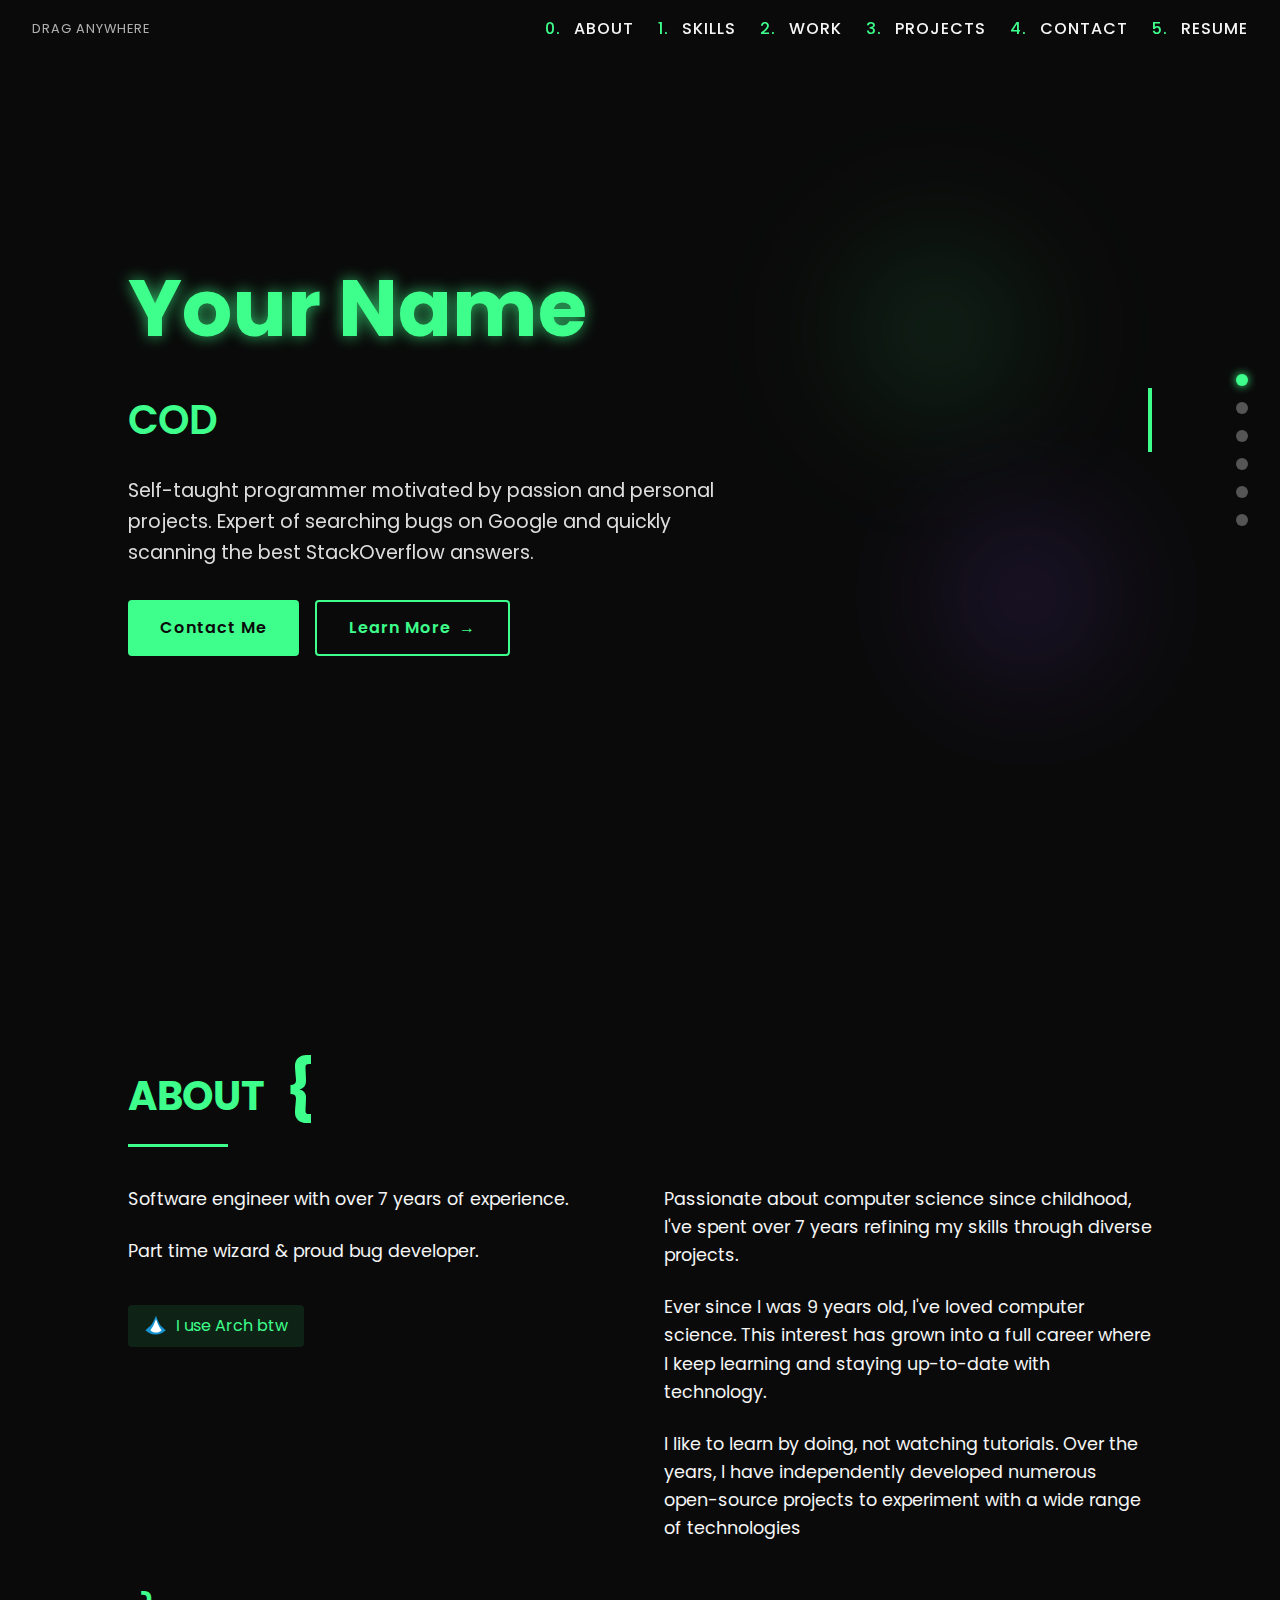
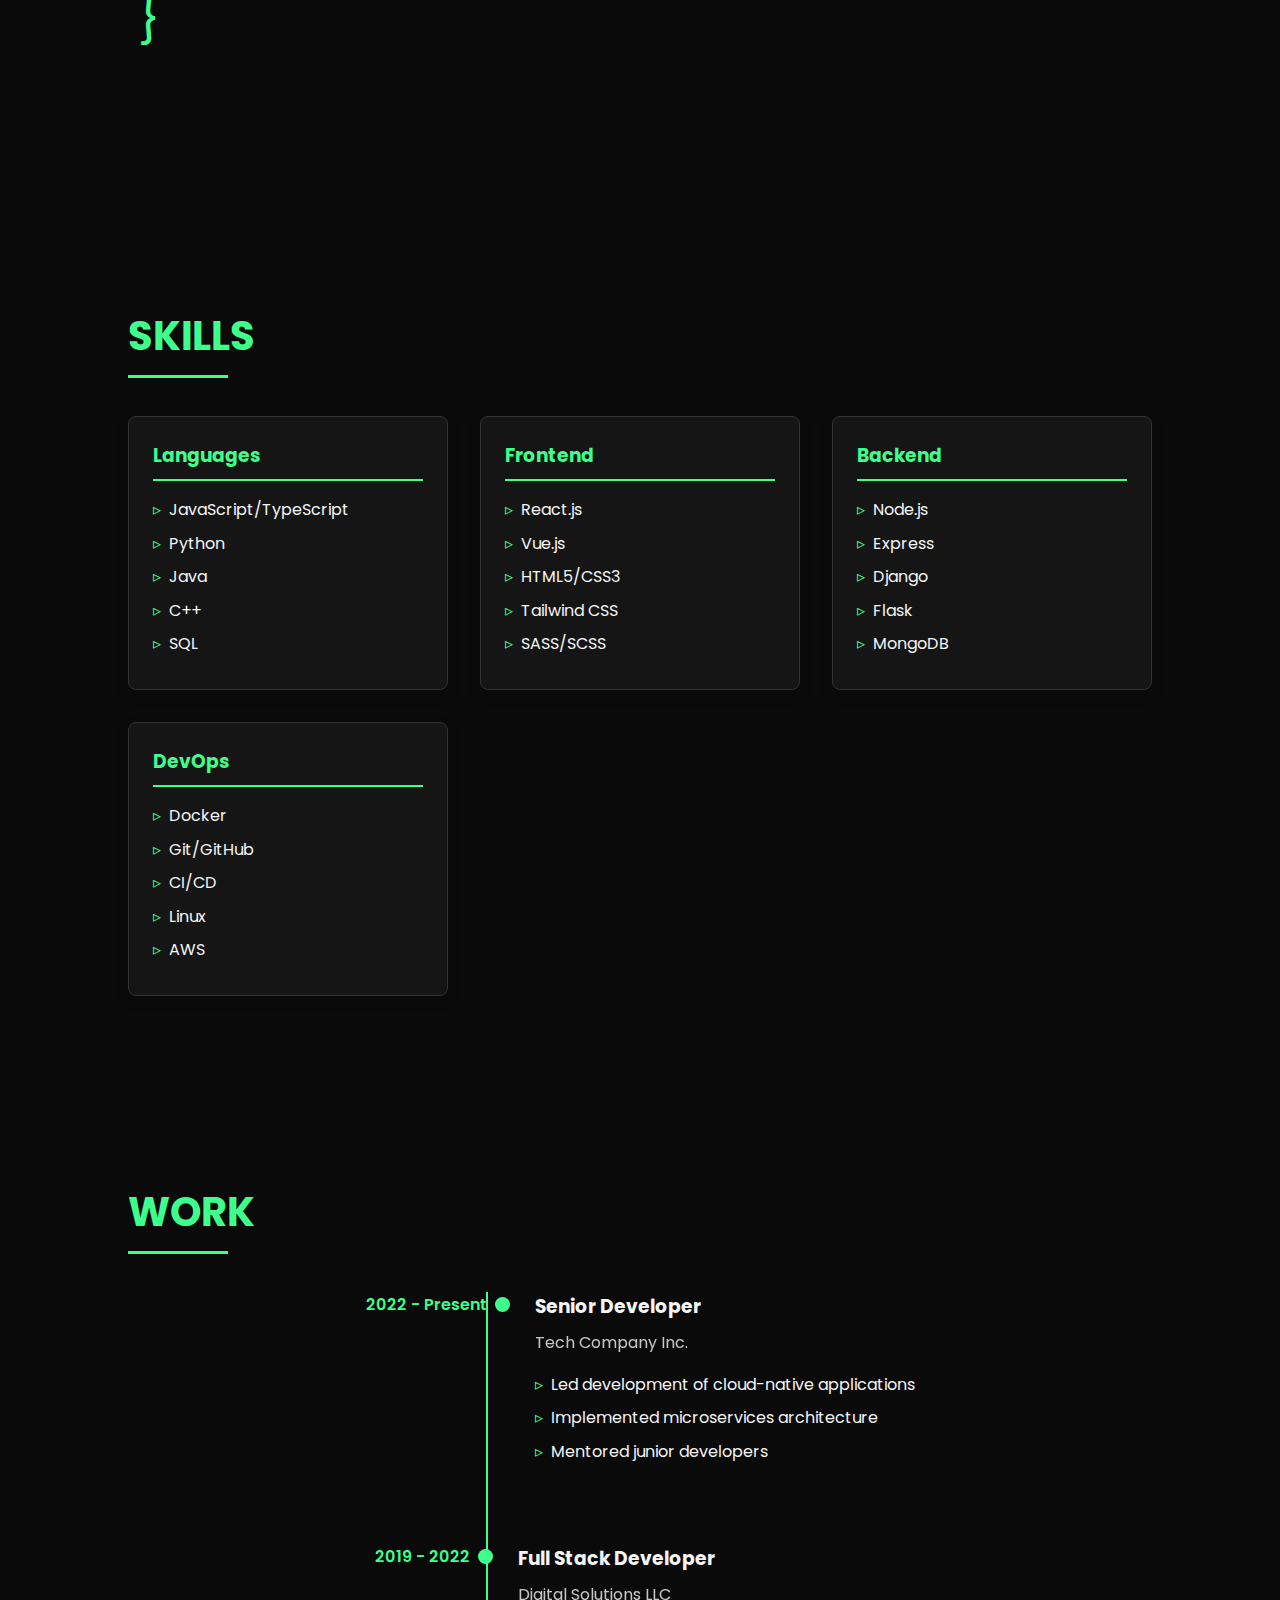
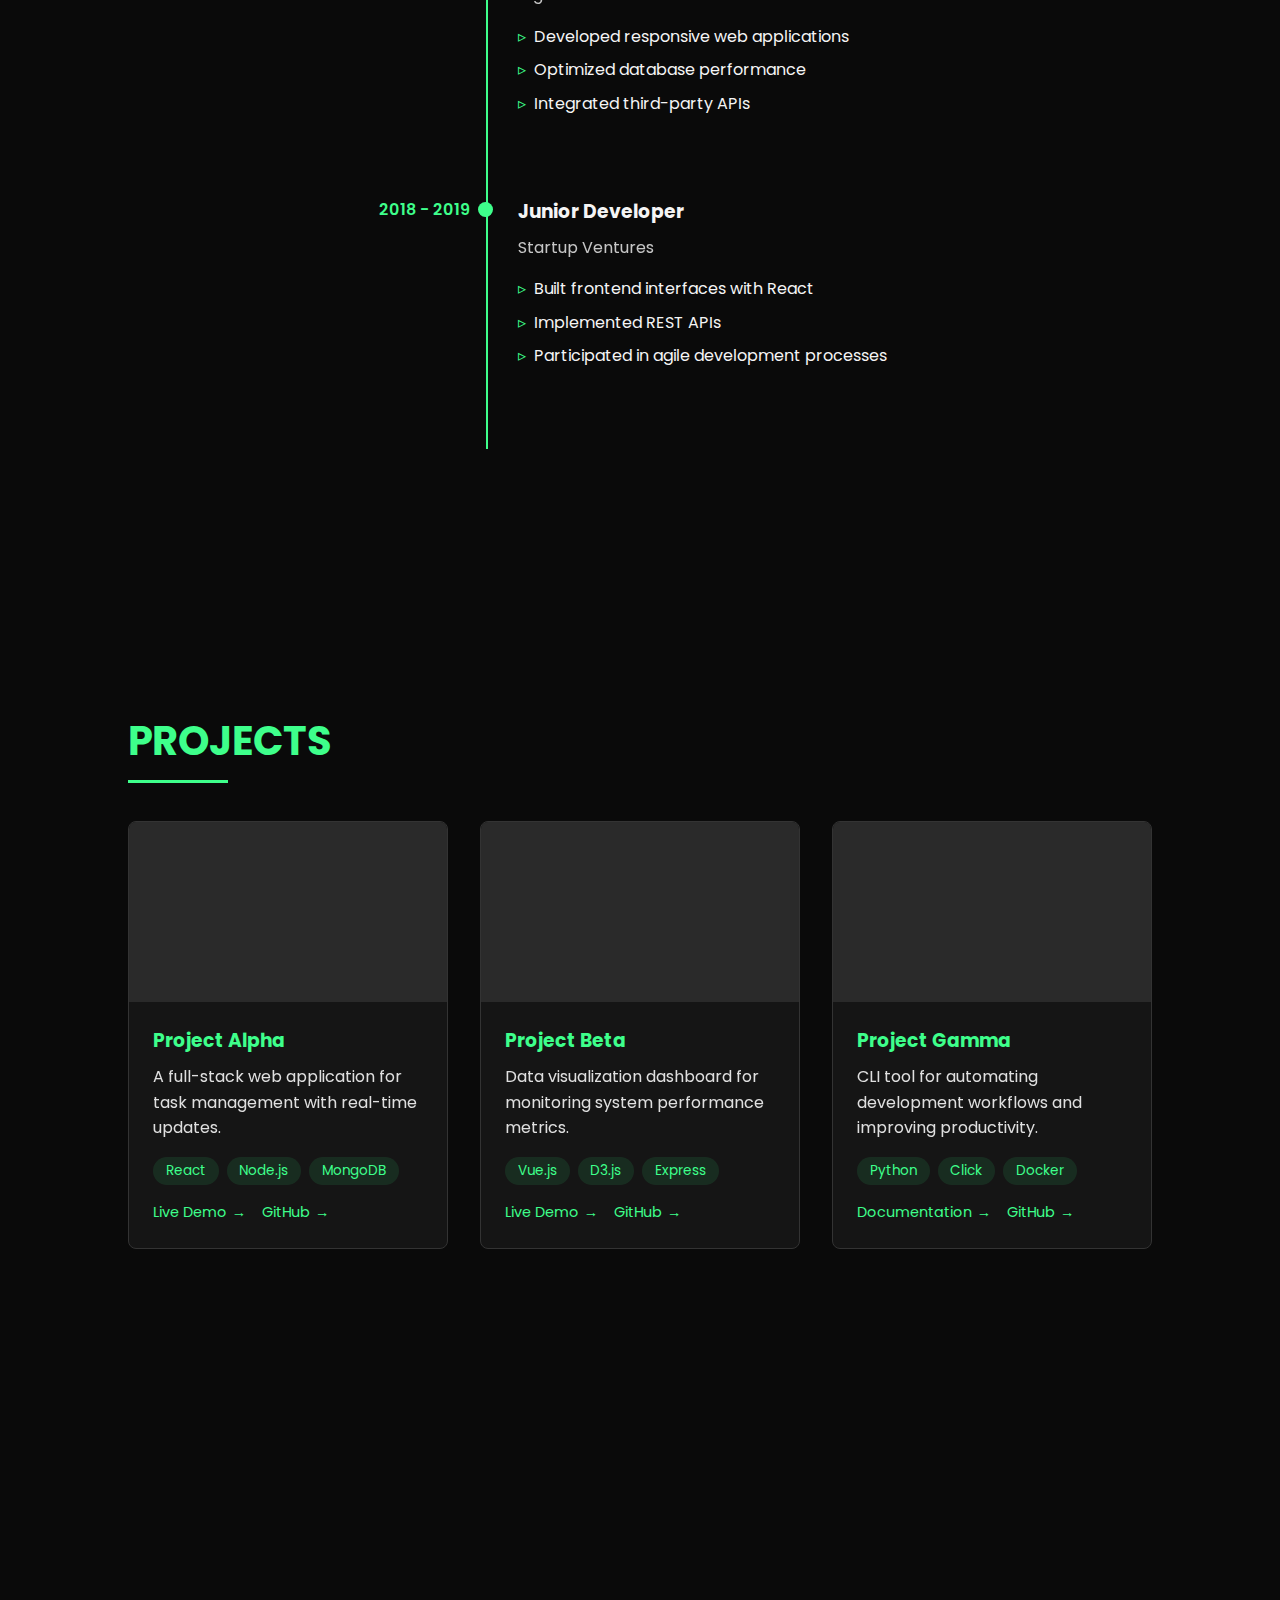
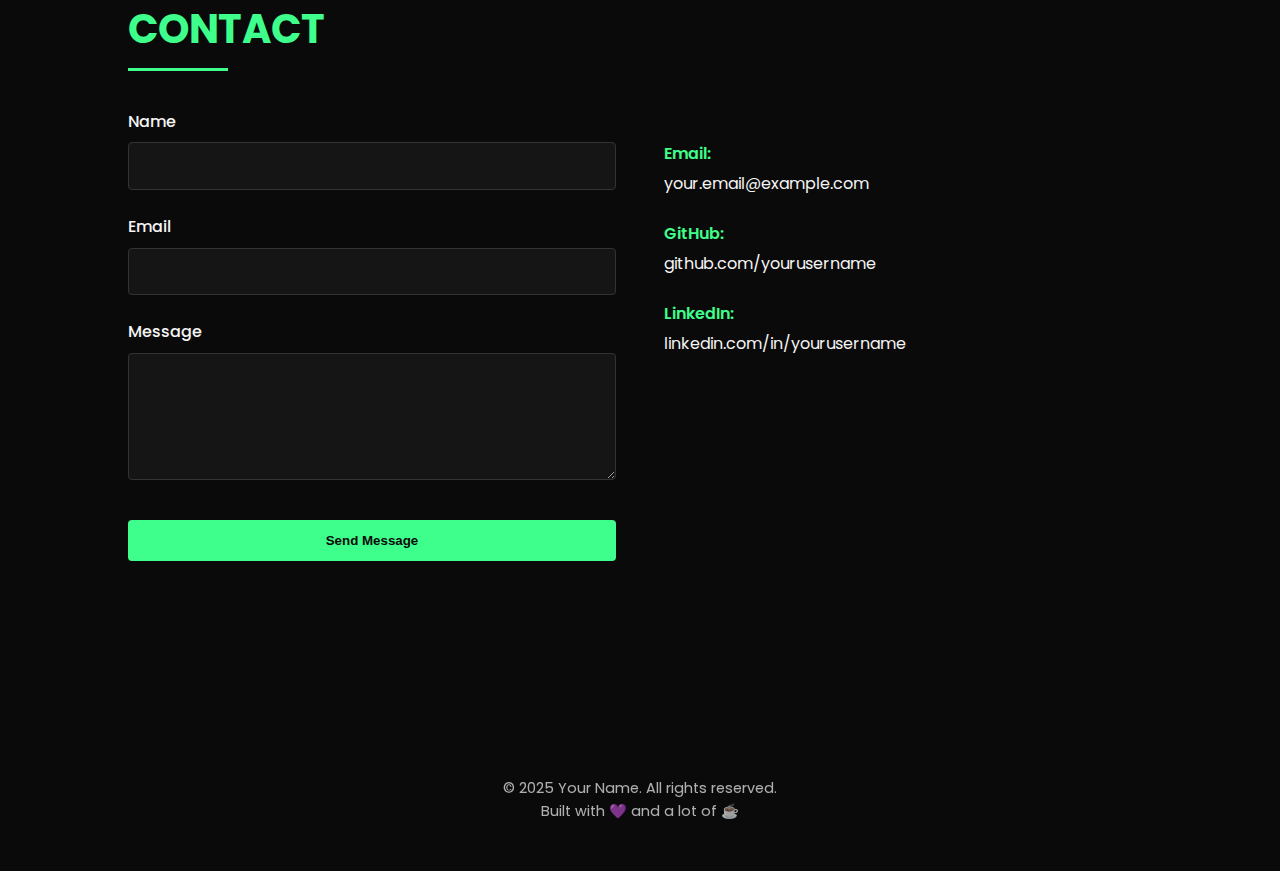
==== index.html @ 57634aea "index.html" ====
<!DOCTYPE html>
<html lang="en">
<head>
    <meta charset="UTF-8">
    <meta name="viewport" content="width=device-width, initial-scale=1.0">
    <title>Your Name - Developer Portfolio</title>
    <link rel="stylesheet" href="styles-css.css">
    <link rel="preconnect" href="https://fonts.googleapis.com">
    <link rel="preconnect" href="https://fonts.gstatic.com" crossorigin>
    <link href="https://fonts.googleapis.com/css2?family=Poppins:wght@300;400;600;700&display=swap" rel="stylesheet">
</head>
<body>
    <header>
        <div class="drag-info">DRAG ANYWHERE</div>
        <nav>
            <ul>
                <li><a href="#about"><span class="nav-number">0.</span> ABOUT</a></li>
                <li><a href="#skills"><span class="nav-number">1.</span> SKILLS</a></li>
                <li><a href="#work"><span class="nav-number">2.</span> WORK</a></li>
                <li><a href="#projects"><span class="nav-number">3.</span> PROJECTS</a></li>
                <li><a href="#contact"><span class="nav-number">4.</span> CONTACT</a></li>
                <li><a href="#resume"><span class="nav-number">5.</span> RESUME</a></li>
            </ul>
        </nav>
    </header>

    <main>
        <section id="home" class="hero">
            <div class="name-glow">Your Name</div>
            <div class="title-text">CODE WIZARD</div>
            <p class="intro-text">
                Self-taught programmer motivated by passion and
                personal projects. Expert of searching bugs on Google
                and quickly scanning the best StackOverflow answers.
            </p>
            <div class="cta-buttons">
                <a href="#contact" class="btn primary-btn">Contact Me</a>
                <a href="#about" class="btn secondary-btn">Learn More <span class="arrow">→</span></a>
            </div>
        </section>

        <section id="about" class="about-section">
            <h2 class="section-title">ABOUT <span class="bracket">{</span></h2>
            
            <div class="about-content">
                <div class="about-text-column">
                    <p>Software engineer with over 7 years of experience.</p>
                    <p>Part time wizard & proud bug developer.</p>
                    <div class="tech-badge">
                        <img src="arch-logo-svg.svg" alt="Arch Linux Logo" class="small-icon">
                        <span class="tech-text">I use Arch btw</span>
                    </div>
                </div>
                
                <div class="about-text-column">
                    <p>Passionate about computer science since childhood, I've spent over 7 years refining my skills through diverse projects.</p>
                    <p>Ever since I was 9 years old, I've loved computer science. This interest has grown into a full career where I keep learning and staying up-to-date with technology.</p>
                    <p>I like to learn by doing, not watching tutorials. Over the years, I have independently developed numerous open-source projects to experiment with a wide range of technologies</p>
                </div>
            </div>

            <span class="bracket closing-bracket">}</span>
        </section>

        <section id="skills" class="skills-section">
            <h2 class="section-title">SKILLS</h2>
            <div class="skills-container">
                <div class="skill-card">
                    <h3>Languages</h3>
                    <ul>
                        <li>JavaScript/TypeScript</li>
                        <li>Python</li>
                        <li>Java</li>
                        <li>C++</li>
                        <li>SQL</li>
                    </ul>
                </div>
                <div class="skill-card">
                    <h3>Frontend</h3>
                    <ul>
                        <li>React.js</li>
                        <li>Vue.js</li>
                        <li>HTML5/CSS3</li>
                        <li>Tailwind CSS</li>
                        <li>SASS/SCSS</li>
                    </ul>
                </div>
                <div class="skill-card">
                    <h3>Backend</h3>
                    <ul>
                        <li>Node.js</li>
                        <li>Express</li>
                        <li>Django</li>
                        <li>Flask</li>
                        <li>MongoDB</li>
                    </ul>
                </div>
                <div class="skill-card">
                    <h3>DevOps</h3>
                    <ul>
                        <li>Docker</li>
                        <li>Git/GitHub</li>
                        <li>CI/CD</li>
                        <li>Linux</li>
                        <li>AWS</li>
                    </ul>
                </div>
            </div>
        </section>

        <section id="work" class="work-section">
            <h2 class="section-title">WORK</h2>
            <div class="timeline">
                <div class="timeline-item">
                    <div class="timeline-date">2022 - Present</div>
                    <div class="timeline-content">
                        <h3>Senior Developer</h3>
                        <p>Tech Company Inc.</p>
                        <ul>
                            <li>Led development of cloud-native applications</li>
                            <li>Implemented microservices architecture</li>
                            <li>Mentored junior developers</li>
                        </ul>
                    </div>
                </div>
                <div class="timeline-item">
                    <div class="timeline-date">2019 - 2022</div>
                    <div class="timeline-content">
                        <h3>Full Stack Developer</h3>
                        <p>Digital Solutions LLC</p>
                        <ul>
                            <li>Developed responsive web applications</li>
                            <li>Optimized database performance</li>
                            <li>Integrated third-party APIs</li>
                        </ul>
                    </div>
                </div>
                <div class="timeline-item">
                    <div class="timeline-date">2018 - 2019</div>
                    <div class="timeline-content">
                        <h3>Junior Developer</h3>
                        <p>Startup Ventures</p>
                        <ul>
                            <li>Built frontend interfaces with React</li>
                            <li>Implemented REST APIs</li>
                            <li>Participated in agile development processes</li>
                        </ul>
                    </div>
                </div>
            </div>
        </section>

        <section id="projects" class="projects-section">
            <h2 class="section-title">PROJECTS</h2>
            <div class="projects-grid">
                <div class="project-card">
                    <div class="project-image" style="background-color: #2a2a2a;"></div>
                    <h3>Project Alpha</h3>
                    <p>A full-stack web application for task management with real-time updates.</p>
                    <div class="project-tech">
                        <span>React</span>
                        <span>Node.js</span>
                        <span>MongoDB</span>
                    </div>
                    <div class="project-links">
                        <a href="#" class="project-link">Live Demo</a>
                        <a href="#" class="project-link">GitHub</a>
                    </div>
                </div>
                <div class="project-card">
                    <div class="project-image" style="background-color: #2a2a2a;"></div>
                    <h3>Project Beta</h3>
                    <p>Data visualization dashboard for monitoring system performance metrics.</p>
                    <div class="project-tech">
                        <span>Vue.js</span>
                        <span>D3.js</span>
                        <span>Express</span>
                    </div>
                    <div class="project-links">
                        <a href="#" class="project-link">Live Demo</a>
                        <a href="#" class="project-link">GitHub</a>
                    </div>
                </div>
                <div class="project-card">
                    <div class="project-image" style="background-color: #2a2a2a;"></div>
                    <h3>Project Gamma</h3>
                    <p>CLI tool for automating development workflows and improving productivity.</p>
                    <div class="project-tech">
                        <span>Python</span>
                        <span>Click</span>
                        <span>Docker</span>
                    </div>
                    <div class="project-links">
                        <a href="#" class="project-link">Documentation</a>
                        <a href="#" class="project-link">GitHub</a>
                    </div>
                </div>
            </div>
        </section>

        <section id="contact" class="contact-section">
            <h2 class="section-title">CONTACT</h2>
            <div class="contact-container">
                <form class="contact-form">
                    <div class="form-group">
                        <label for="name">Name</label>
                        <input type="text" id="name" name="name" required>
                    </div>
                    <div class="form-group">
                        <label for="email">Email</label>
                        <input type="email" id="email" name="email" required>
                    </div>
                    <div class="form-group">
                        <label for="message">Message</label>
                        <textarea id="message" name="message" rows="5" required></textarea>
                    </div>
                    <button type="submit" class="submit-btn">Send Message</button>
                </form>
                <div class="contact-info">
                    <div class="contact-item">
                        <span class="contact-label">Email:</span>
                        <a href="mailto:your.email@example.com">your.email@example.com</a>
                    </div>
                    <div class="contact-item">
                        <span class="contact-label">GitHub:</span>
                        <a href="https://github.com/yourusername" target="_blank">github.com/yourusername</a>
                    </div>
                    <div class="contact-item">
                        <span class="contact-label">LinkedIn:</span>
                        <a href="https://linkedin.com/in/yourusername" target="_blank">linkedin.com/in/yourusername</a>
                    </div>
                </div>
            </div>
        </section>
    </main>

    <footer>
        <p>© 2025 Your Name. All rights reserved.</p>
        <p>Built with 💜 and a lot of ☕</p>
    </footer>

    <div class="page-navigation">
        <div class="nav-dot active"></div>
        <div class="nav-dot"></div>
        <div class="nav-dot"></div>
        <div class="nav-dot"></div>
        <div class="nav-dot"></div>
        <div class="nav-dot"></div>
    </div>

    <script src="script-js.js"></script>
</body>
</html>
---- styles-css.css ----
/* Base Styles */
:root {
    --primary-green: #3eff8b;
    --secondary-green: #00ff55;
    --dark-green: #1d5331;
    --light-purple: #d4c1fb;
    --dark-purple: #6c40bf;
    --bg-color: #0a0a0a;
    --text-color: #f5f5f5;
    --card-bg: #151515;
    --border-color: #333;
}

* {
    margin: 0;
    padding: 0;
    box-sizing: border-box;
}

body {
    font-family: 'Poppins', sans-serif;
    background-color: var(--bg-color);
    color: var(--text-color);
    line-height: 1.6;
    overflow-x: hidden;
}

a {
    text-decoration: none;
    color: inherit;
    transition: color 0.3s ease;
}

a:hover {
    color: var(--primary-green);
}

ul {
    list-style: none;
}

.bracket {
    color: var(--primary-green);
    font-size: 1.5em;
    margin-left: 0.2em;
}

.closing-bracket {
    display: block;
    font-size: 3em;
    margin-top: 1rem;
}

/* Header and Navigation */
header {
    padding: 1rem 2rem;
    display: flex;
    justify-content: space-between;
    align-items: center;
    position: fixed;
    width: 100%;
    z-index: 100;
    backdrop-filter: blur(10px);
    background-color: rgba(10, 10, 10, 0.7);
}

.drag-info {
    font-size: 0.8rem;
    opacity: 0.7;
    letter-spacing: 1px;
}

nav ul {
    display: flex;
    gap: 1.5rem;
}

nav a {
    position: relative;
    padding-bottom: 0.3rem;
    font-weight: 500;
    letter-spacing: 1px;
}

.nav-number {
    color: var(--primary-green);
    margin-right: 0.5rem;
}

nav a:after {
    content: '';
    position: absolute;
    width: 0;
    height: 2px;
    bottom: 0;
    left: 0;
    background-color: var(--primary-green);
    transition: width 0.3s ease;
}

nav a:hover:after {
    width: 100%;
}

/* Hero Section */
.hero {
    height: 100vh;
    display: flex;
    flex-direction: column;
    justify-content: center;
    padding: 0 10%;
    position: relative;
    overflow: hidden;
}

.hero:before {
    content: '';
    position: absolute;
    width: 300px;
    height: 300px;
    border-radius: 50%;
    background: radial-gradient(var(--dark-green), transparent 70%);
    top: 20%;
    right: 15%;
    opacity: 0.4;
    filter: blur(50px);
    z-index: -1;
}

.hero:after {
    content: '';
    position: absolute;
    width: 250px;
    height: 250px;
    border-radius: 50%;
    background: radial-gradient(var(--dark-purple), transparent 70%);
    bottom: 20%;
    right: 10%;
    opacity: 0.3;
    filter: blur(60px);
    z-index: -1;
}

.name-glow {
    font-size: 5rem;
    font-weight: 700;
    margin-bottom: 1rem;
    color: var(--primary-green);
    text-shadow: 0 0 15px rgba(62, 255, 139, 0.7);
}

.title-text {
    font-size: 2.5rem;
    font-weight: 600;
    color: var(--primary-green);
    margin-bottom: 1.5rem;
    border-right: 4px solid var(--primary-green);
    padding-right: 10px;
    animation: blink 1s step-end infinite;
}

@keyframes blink {
    from, to { border-color: transparent; }
    50% { border-color: var(--primary-green); }
}

.intro-text {
    max-width: 600px;
    margin-bottom: 2rem;
    font-size: 1.2rem;
    opacity: 0.9;
}

.cta-buttons {
    display: flex;
    gap: 1rem;
}

.btn {
    padding: 0.8rem 2rem;
    border-radius: 4px;
    font-weight: 600;
    letter-spacing: 1px;
    transition: all 0.3s ease;
    display: inline-flex;
    align-items: center;
}

.primary-btn {
    background-color: var(--primary-green);
    color: var(--bg-color);
}

.primary-btn:hover {
    background-color: var(--secondary-green);
    transform: translateY(-3px);
    box-shadow: 0 5px 15px rgba(62, 255, 139, 0.3);
    color: var(--bg-color);
}

.secondary-btn {
    border: 2px solid var(--primary-green);
    color: var(--primary-green);
}

.secondary-btn:hover {
    background-color: rgba(62, 255, 139, 0.1);
    transform: translateY(-3px);
}

.arrow {
    margin-left: 0.5rem;
    transition: transform 0.3s ease;
}

.secondary-btn:hover .arrow {
    transform: translateX(5px);
}

/* Section Styles */
section {
    padding: 5rem 10%;
    min-height: 100vh;
    display: flex;
    flex-direction: column;
    justify-content: center;
}

.section-title {
    font-size: 2.5rem;
    margin-bottom: 3rem;
    color: var(--primary-green);
    position: relative;
    display: inline-block;
}

.section-title:after {
    content: '';
    position: absolute;
    width: 100px;
    height: 3px;
    background-color: var(--primary-green);
    bottom: -10px;
    left: 0;
}

/* About Section */
.about-section {
    position: relative;
}

.about-content {
    display: grid;
    grid-template-columns: repeat(auto-fit, minmax(300px, 1fr));
    gap: 3rem;
}

.about-text-column p {
    margin-bottom: 1.5rem;
    font-size: 1.1rem;
}

.tech-badge {
    display: inline-flex;
    align-items: center;
    background-color: rgba(62, 255, 139, 0.1);
    padding: 0.5rem 1rem;
    border-radius: 4px;
    margin-top: 1rem;
}

.small-icon {
    width: 24px;
    height: 24px;
    margin-right: 0.5rem;
}

.tech-text {
    color: var(--primary-green);
}

/* Skills Section */
.skills-container {
    display: grid;
    grid-template-columns: repeat(auto-fit, minmax(250px, 1fr));
    gap: 2rem;
}

.skill-card {
    background-color: var(--card-bg);
    border-radius: 8px;
    padding: 1.5rem;
    box-shadow: 0 4px 15px rgba(0, 0, 0, 0.1);
    border: 1px solid var(--border-color);
    transition: transform 0.3s ease, box-shadow 0.3s ease;
}

.skill-card:hover {
    transform: translateY(-5px);
    box-shadow: 0 10px 20px rgba(62, 255, 139, 0.15);
    border-color: var(--primary-green);
}

.skill-card h3 {
    color: var(--primary-green);
    margin-bottom: 1rem;
    padding-bottom: 0.5rem;
    border-bottom: 2px solid var(--primary-green);
}

.skill-card ul li {
    margin-bottom: 0.5rem;
    padding-left: 1rem;
    position: relative;
}

.skill-card ul li:before {
    content: '▹';
    position: absolute;
    left: 0;
    color: var(--primary-green);
}

/* Work Section */
.timeline {
    position: relative;
    max-width: 800px;
    margin: 0 auto;
}

.timeline:before {
    content: '';
    position: absolute;
    width: 2px;
    background-color: var(--primary-green);
    top: 0;
    bottom: 0;
    left: 120px;
}

.timeline-item {
    display: flex;
    margin-bottom: 3rem;
}

.timeline-date {
    min-width: 120px;
    font-weight: 600;
    color: var(--primary-green);
    padding-right: 1rem;
    text-align: right;
}

.timeline-content {
    position: relative;
    padding-left: 2rem;
    padding-bottom: 1.5rem;
}

.timeline-content:before {
    content: '';
    position: absolute;
    width: 15px;
    height: 15px;
    border-radius: 50%;
    background-color: var(--primary-green);
    left: -8px;
    top: 5px;
}

.timeline-content h3 {
    margin-bottom: 0.5rem;
}

.timeline-content p {
    margin-bottom: 1rem;
    opacity: 0.8;
}

.timeline-content ul li {
    margin-bottom: 0.5rem;
    padding-left: 1rem;
    position: relative;
}

.timeline-content ul li:before {
    content: '▹';
    position: absolute;
    left: 0;
    color: var(--primary-green);
}

/* Projects Section */
.projects-grid {
    display: grid;
    grid-template-columns: repeat(auto-fit, minmax(300px, 1fr));
    gap: 2rem;
}

.project-card {
    background-color: var(--card-bg);
    border-radius: 8px;
    overflow: hidden;
    transition: transform 0.3s ease, box-shadow 0.3s ease;
    border: 1px solid var(--border-color);
}

.project-card:hover {
    transform: translateY(-10px);
    box-shadow: 0 10px 20px rgba(62, 255, 139, 0.2);
    border-color: var(--primary-green);
}

.project-image {
    height: 180px;
    background-color: #333;
    position: relative;
}

.project-card h3 {
    padding: 1.5rem 1.5rem 0.5rem;
    color: var(--primary-green);
}

.project-card p {
    padding: 0 1.5rem 1rem;
    opacity: 0.9;
}

.project-tech {
    padding: 0 1.5rem 1rem;
    display: flex;
    flex-wrap: wrap;
    gap: 0.5rem;
}

.project-tech span {
    background-color: rgba(62, 255, 139, 0.1);
    color: var(--primary-green);
    padding: 0.2rem 0.8rem;
    border-radius: 50px;
    font-size: 0.85rem;
}

.project-links {
    padding: 0 1.5rem 1.5rem;
    display: flex;
    gap: 1rem;
}

.project-link {
    color: var(--primary-green);
    font-size: 0.9rem;
    display: inline-flex;
    align-items: center;
}

.project-link:after {
    content: '→';
    margin-left: 0.3rem;
    transition: transform 0.3s ease;
}

.project-link:hover:after {
    transform: translateX(3px);
}

/* Contact Section */
.contact-container {
    display: grid;
    grid-template-columns: repeat(auto-fit, minmax(300px, 1fr));
    gap: 3rem;
}

.contact-form {
    display: flex;
    flex-direction: column;
    gap: 1.5rem;
}

.form-group {
    display: flex;
    flex-direction: column;
    gap: 0.5rem;
}

.form-group label {
    font-weight: 500;
}

.form-group input,
.form-group textarea {
    padding: 0.8rem;
    border-radius: 4px;
    border: 1px solid var(--border-color);
    background-color: var(--card-bg);
    color: var(--text-color);
    font-family: inherit;
    resize: vertical;
    transition: border-color 0.3s ease;
}

.form-group input:focus,
.form-group textarea:focus {
    outline: none;
    border-color: var(--primary-green);
}

.submit-btn {
    background-color: var(--primary-green);
    color: var(--bg-color);
    border: none;
    padding: 0.8rem 1.5rem;
    border-radius: 4px;
    font-weight: 600;
    cursor: pointer;
    transition: all 0.3s ease;
    margin-top: 1rem;
}

.submit-btn:hover {
    background-color: var(--secondary-green);
    transform: translateY(-3px);
    box-shadow: 0 5px 15px rgba(62, 255, 139, 0.3);
}

.contact-info {
    display: flex;
    flex-direction: column;
    gap: 1.5rem;
    padding-top: 2rem;
}

.contact-item {
    display: flex;
    flex-direction: column;
    gap: 0.3rem;
}

.contact-label {
    font-weight: 600;
    color: var(--primary-green);
}

/* Footer */
footer {
    padding: 3rem 10%;
    text-align: center;
    opacity: 0.7;
    font-size: 0.9rem;
}

/* Page Navigation */
.page-navigation {
    position: fixed;
    right: 2rem;
    top: 50%;
    transform: translateY(-50%);
    display: flex;
    flex-direction: column;
    gap: 1rem;
    z-index: 100;
}

.nav-dot {
    width: 12px;
    height: 12px;
    border-radius: 50%;
    background-color: #555;
    transition: all 0.3s ease;
    cursor: pointer;
}

.nav-dot.active {
    background-color: var(--primary-green);
    box-shadow: 0 0 10px var(--primary-green);
}

.nav-dot:hover {
    transform: scale(1.3);
}

/* Responsive Styles */
@media (max-width: 768px) {
    .name-glow {
        font-size: 3.5rem;
    }
    
    .title-text {
        font-size: 2rem;
    }
    
    nav ul {
        gap: 1rem;
    }
    
    .timeline:before {
        left: 100px;
    }
    
    .timeline-date {
        min-width: 100px;
    }
}

@media (max-width: 576px) {
    header {
        flex-direction: column;
        align-items: flex-start;
        gap: 1rem;
    }
    
    nav ul {
        flex-wrap: wrap;
    }
    
    .name-glow {
        font-size: 2.8rem;
    }
    
    .title-text {
        font-size: 1.6rem;
    }
    
    .timeline:before {
        display: none;
    }
    
    .timeline-item {
        flex-direction: column;
    }
    
    .timeline-date {
        text-align: left;
        margin-bottom: 0.5rem;
    }
    
    .timeline-content {
        padding-left: 0;
    }
    
    .timeline-content:before {
        display: none;
    }
    
    .page-navigation {
        display: none;
    }
}
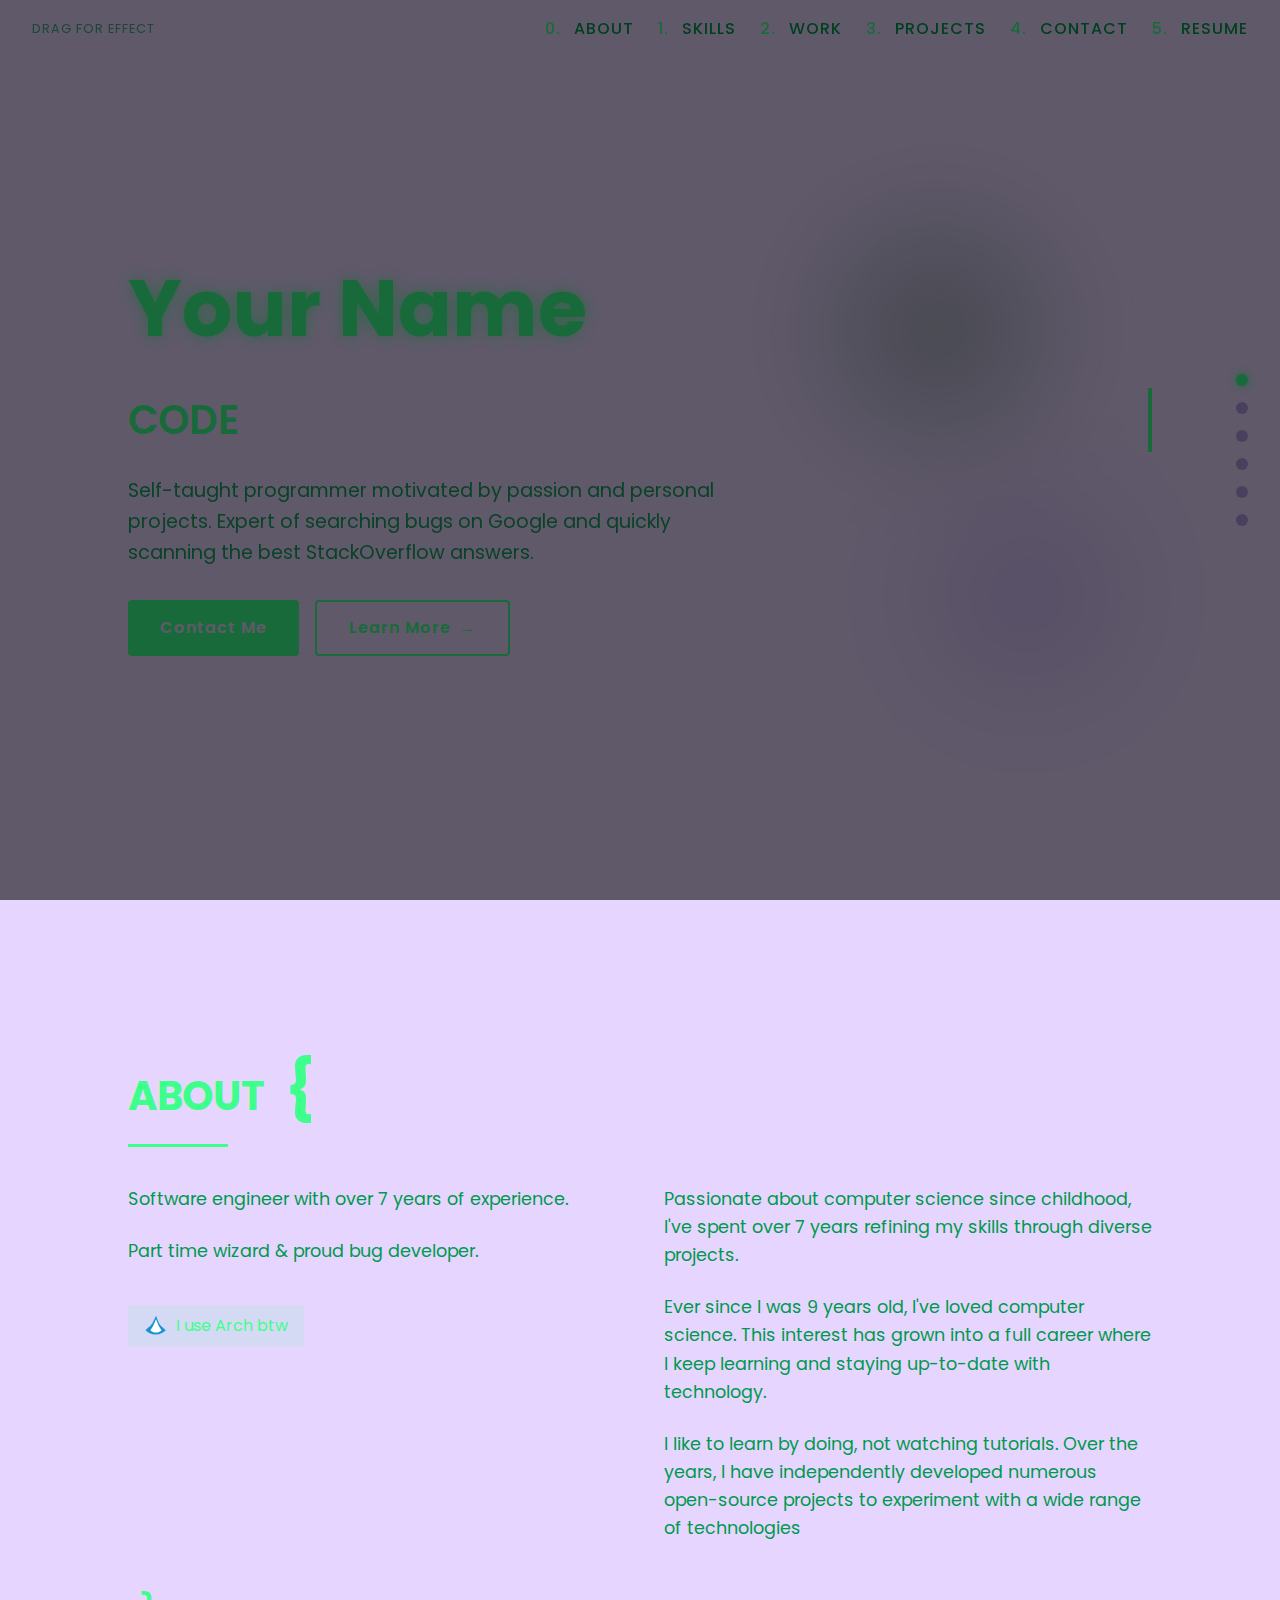
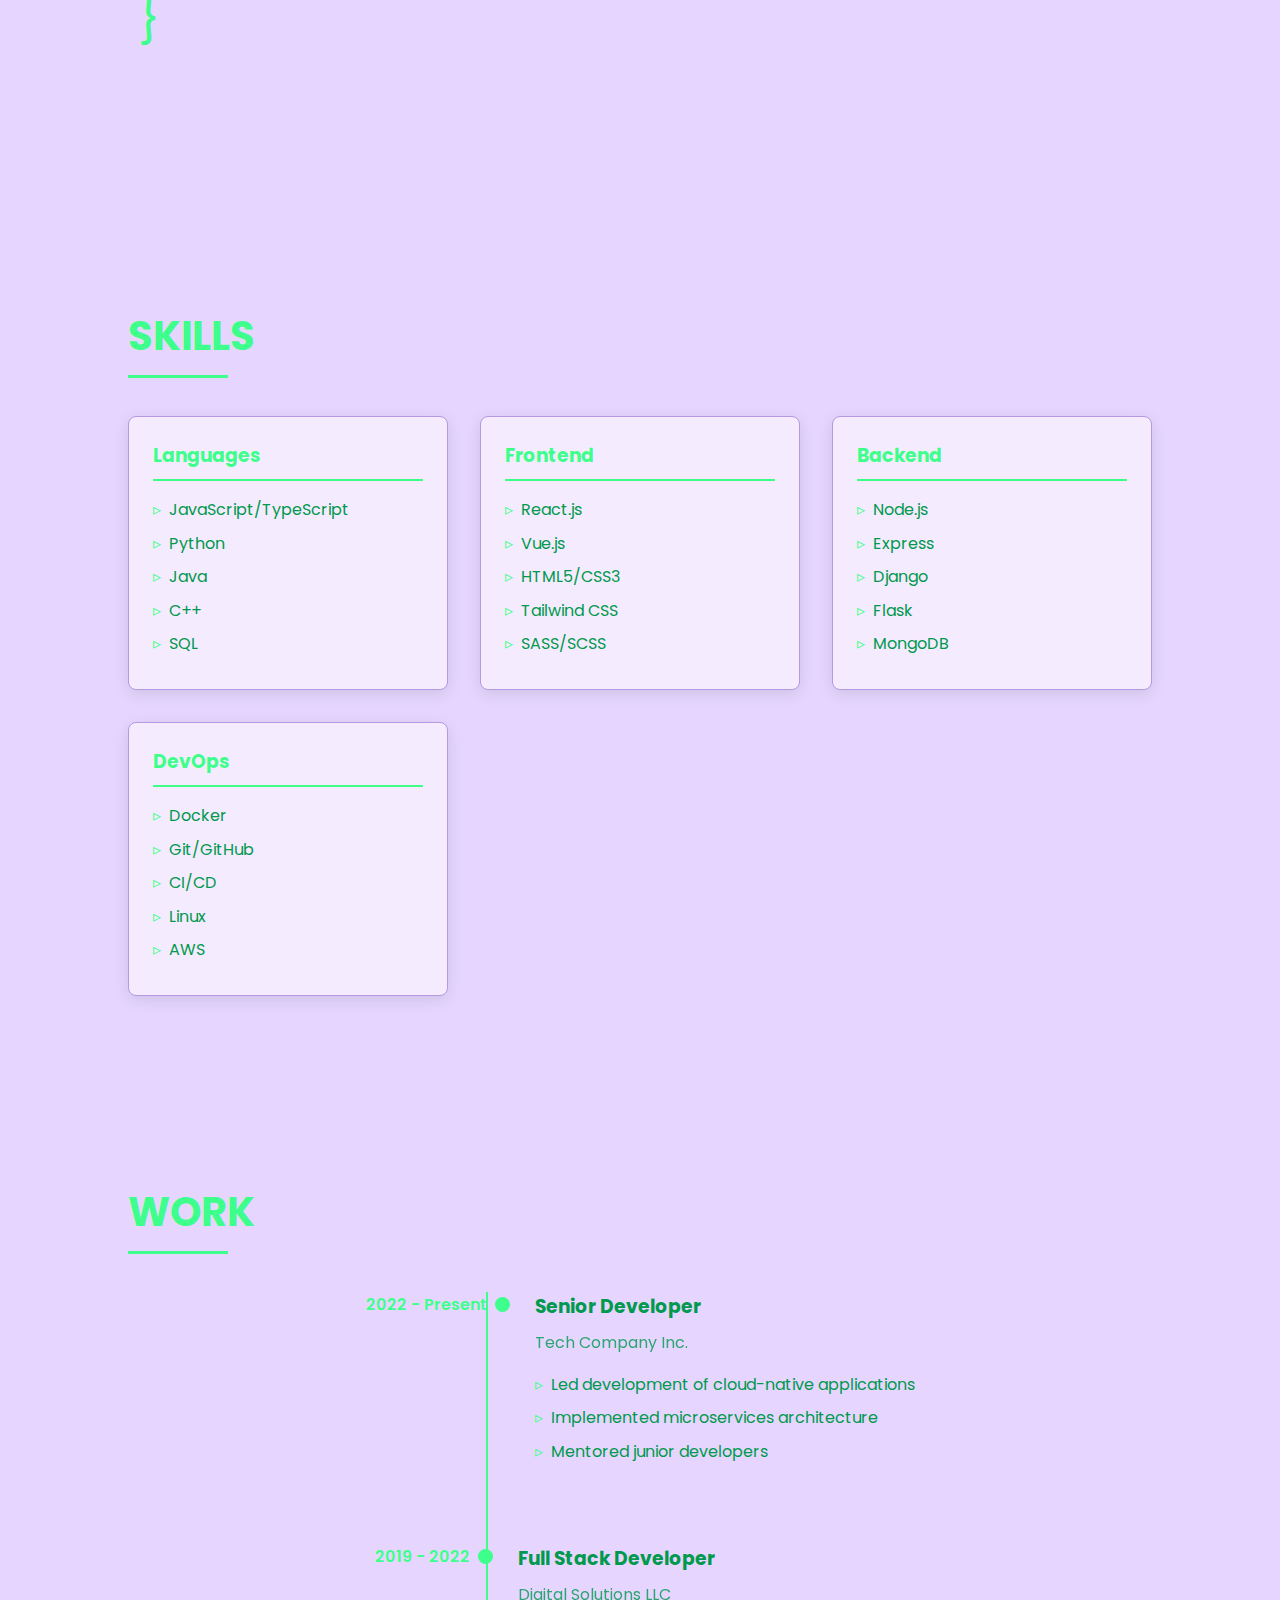
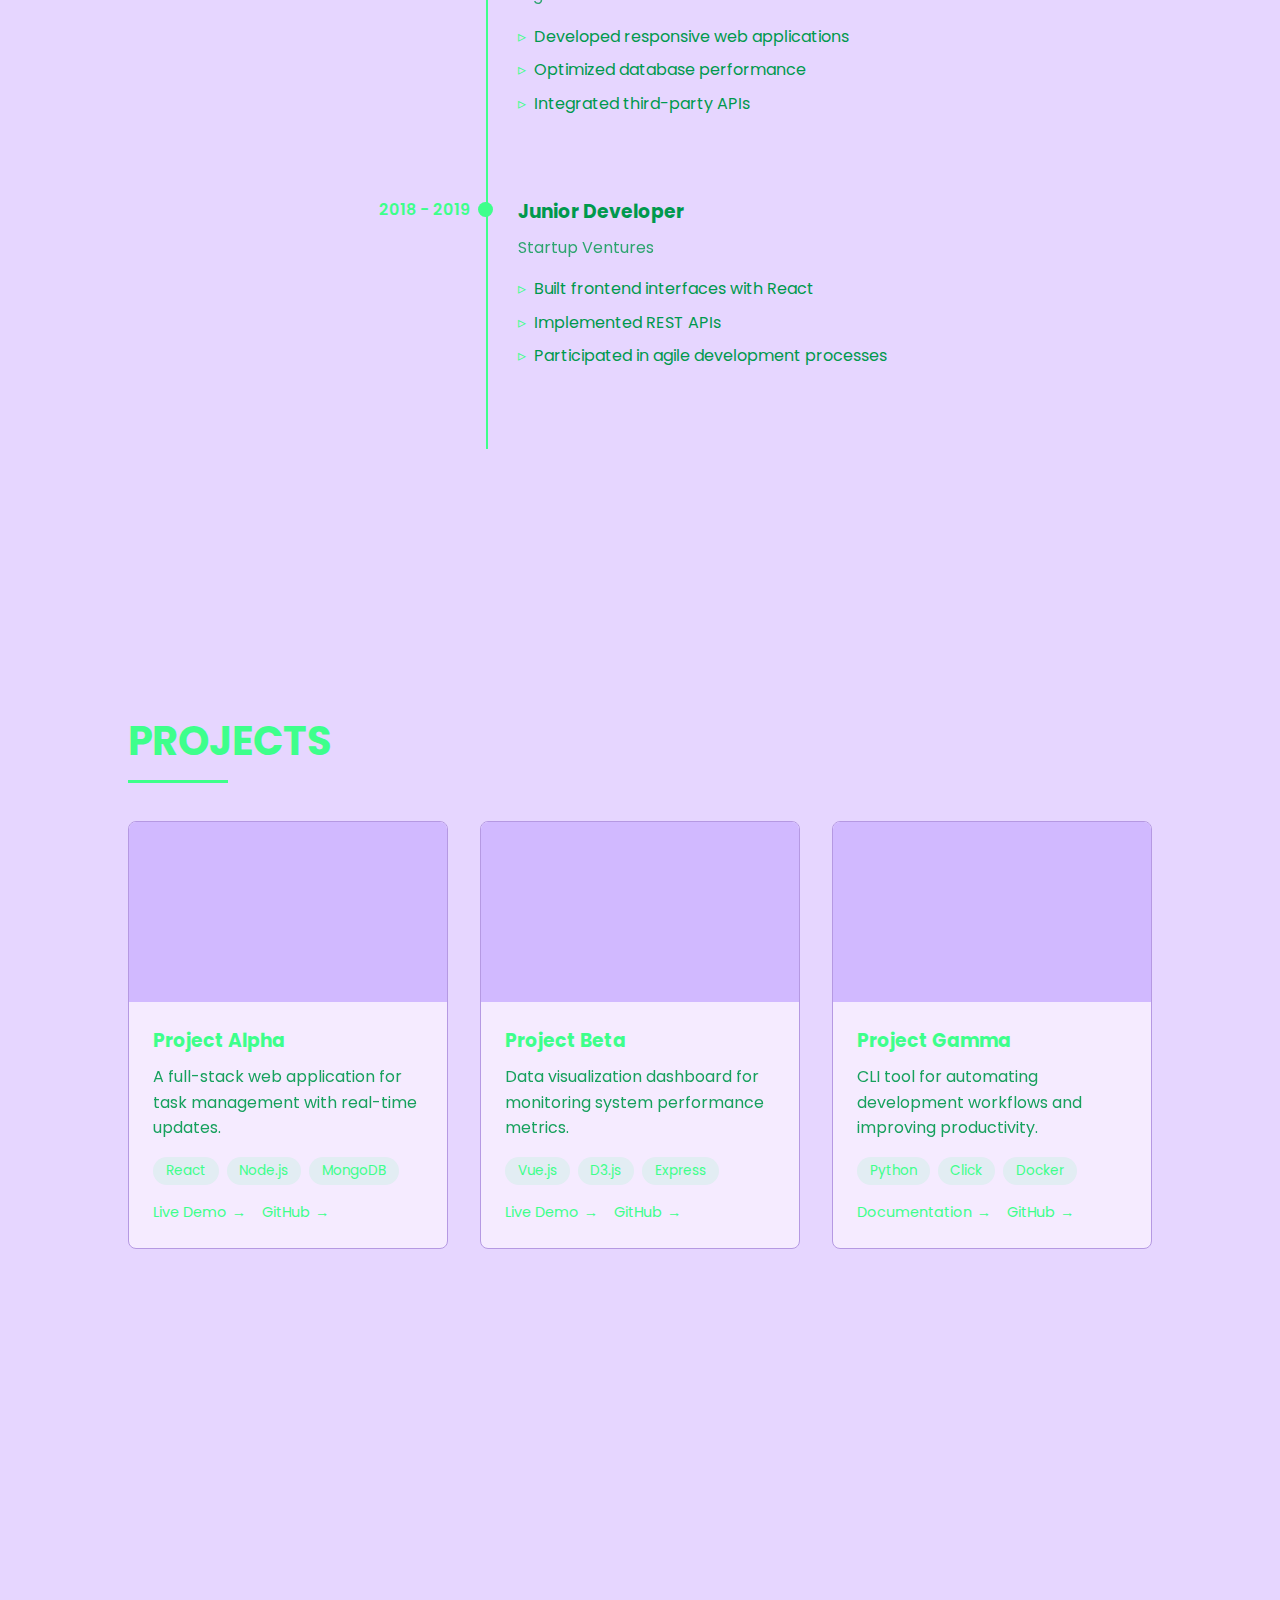
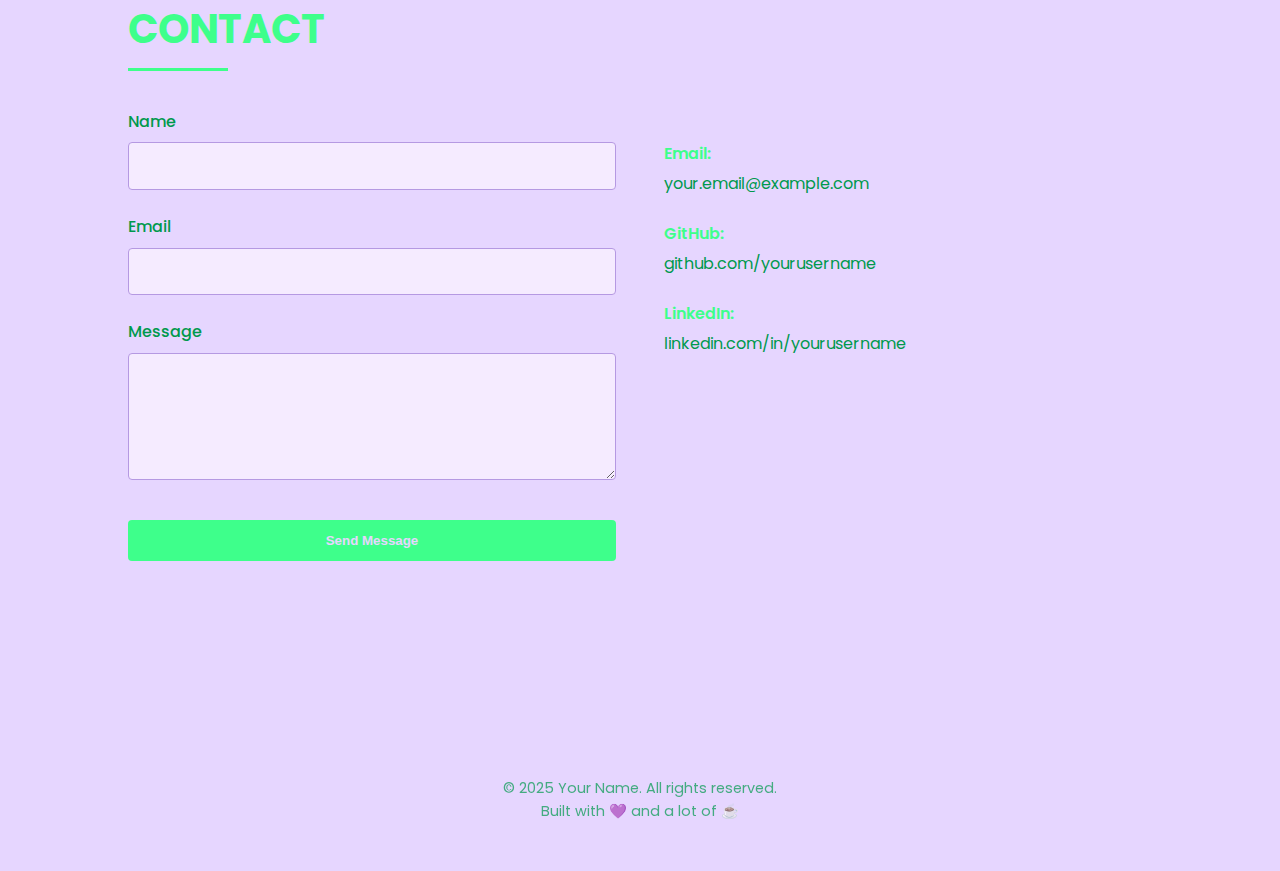
==== commit dd547098: "Add files via upload" ====
--- a/index.html
+++ b/index.html
@@ -8,10 +8,17 @@
     <link rel="preconnect" href="https://fonts.googleapis.com">
     <link rel="preconnect" href="https://fonts.gstatic.com" crossorigin>
     <link href="https://fonts.googleapis.com/css2?family=Poppins:wght@300;400;600;700&display=swap" rel="stylesheet">
+    <style>
+        /* Prevent overscroll bounce effect */
+        html, body {
+            overscroll-behavior: none;
+            height: 100%;
+        }
+    </style>
 </head>
 <body>
     <header>
-        <div class="drag-info">DRAG ANYWHERE</div>
+        <div class="drag-info">DRAG FOR EFFECT</div>
         <nav>
             <ul>
                 <li><a href="#about"><span class="nav-number">0.</span> ABOUT</a></li>
@@ -154,7 +161,7 @@
             <h2 class="section-title">PROJECTS</h2>
             <div class="projects-grid">
                 <div class="project-card">
-                    <div class="project-image" style="background-color: #2a2a2a;"></div>
+                    <div class="project-image"></div>
                     <h3>Project Alpha</h3>
                     <p>A full-stack web application for task management with real-time updates.</p>
                     <div class="project-tech">
@@ -168,7 +175,7 @@
                     </div>
                 </div>
                 <div class="project-card">
-                    <div class="project-image" style="background-color: #2a2a2a;"></div>
+                    <div class="project-image"></div>
                     <h3>Project Beta</h3>
                     <p>Data visualization dashboard for monitoring system performance metrics.</p>
                     <div class="project-tech">
@@ -182,7 +189,7 @@
                     </div>
                 </div>
                 <div class="project-card">
-                    <div class="project-image" style="background-color: #2a2a2a;"></div>
+                    <div class="project-image"></div>
                     <h3>Project Gamma</h3>
                     <p>CLI tool for automating development workflows and improving productivity.</p>
                     <div class="project-tech">
@@ -247,7 +254,7 @@
         <div class="nav-dot"></div>
         <div class="nav-dot"></div>
     </div>
-
+    <script src="spark-effect.js"></script>
     <script src="script-js.js"></script>
 </body>
 </html>
--- a/styles-css.css
+++ b/styles-css.css
@@ -5,10 +5,10 @@
     --dark-green: #1d5331;
     --light-purple: #d4c1fb;
     --dark-purple: #6c40bf;
-    --bg-color: #0a0a0a;
-    --text-color: #f5f5f5;
-    --card-bg: #151515;
-    --border-color: #333;
+    --bg-color: #e6d6ff; /* 更改为淡紫色背景 */
+    --text-color: #00994d; /* 更改为绿色文字 */
+    --card-bg: #f5ebff; /* 更改卡片背景为更浅的紫色 */
+    --border-color: #b599e2; /* 边框颜色调整 */
 }
 
 * {
@@ -23,6 +23,8 @@
     color: var(--text-color);
     line-height: 1.6;
     overflow-x: hidden;
+    /* 禁用拖动 */
+    overscroll-behavior: none;
 }
 
 a {
@@ -61,7 +63,7 @@
     width: 100%;
     z-index: 100;
     backdrop-filter: blur(10px);
-    background-color: rgba(10, 10, 10, 0.7);
+    background-color: rgba(230, 214, 255, 0.8); /* 与背景色匹配 */
 }
 
 .drag-info {
@@ -413,7 +415,7 @@
 
 .project-image {
     height: 180px;
-    background-color: #333;
+    background-color: #d1b9ff; /* 更浅的紫色 */
     position: relative;
 }
 
@@ -566,7 +568,7 @@
     width: 12px;
     height: 12px;
     border-radius: 50%;
-    background-color: #555;
+    background-color: #b599e2; /* 更改为紫色 */
     transition: all 0.3s ease;
     cursor: pointer;
 }
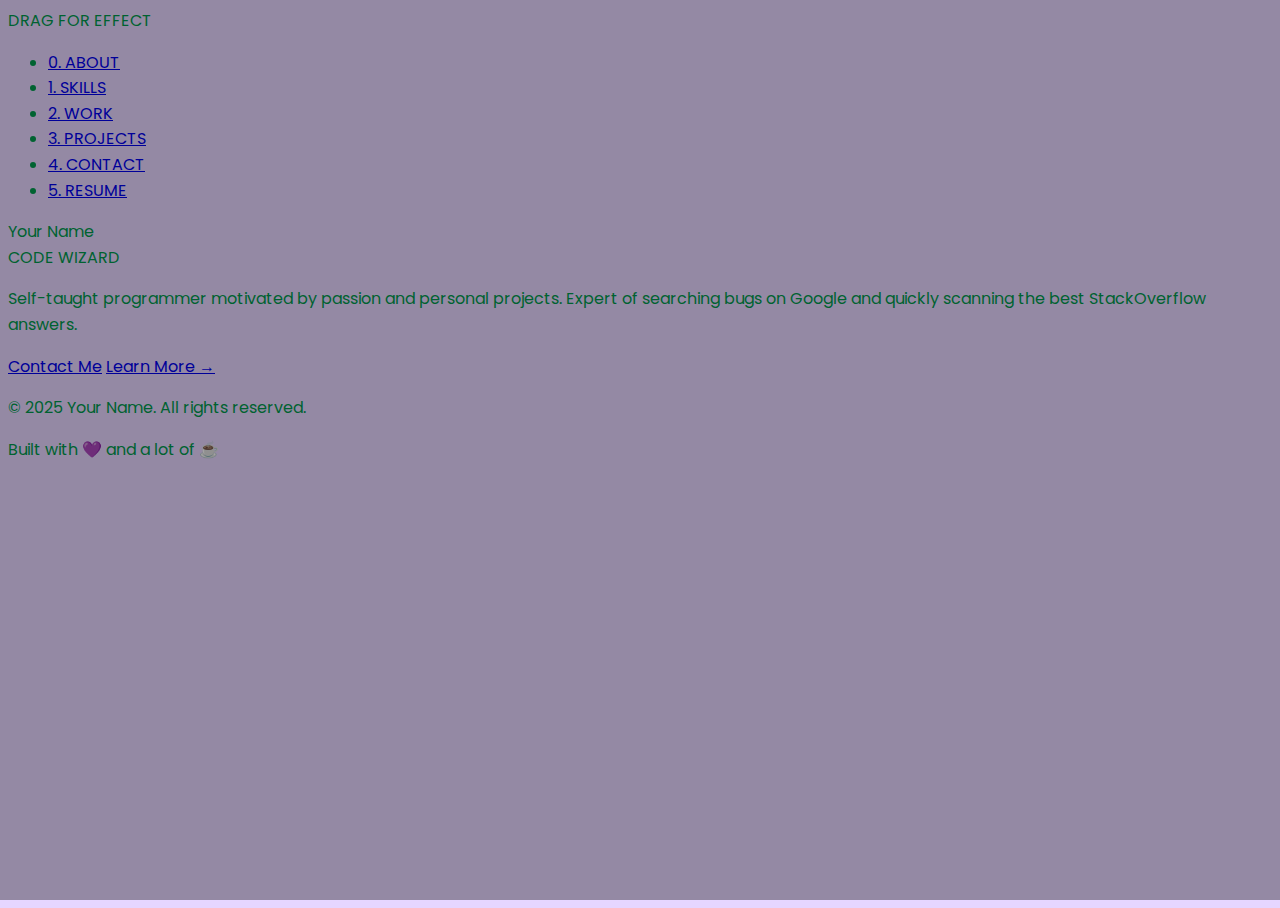
==== commit 6691d7f3: "Add files via upload" ====
--- a/index.html
+++ b/index.html
@@ -4,11 +4,21 @@
     <meta charset="UTF-8">
     <meta name="viewport" content="width=device-width, initial-scale=1.0">
     <title>Your Name - Developer Portfolio</title>
-    <link rel="stylesheet" href="styles-css.css">
+    <!-- Fix stylesheet link - make sure it matches the actual filename -->
+    <link rel="stylesheet" href="styles.css">
     <link rel="preconnect" href="https://fonts.googleapis.com">
     <link rel="preconnect" href="https://fonts.gstatic.com" crossorigin>
     <link href="https://fonts.googleapis.com/css2?family=Poppins:wght@300;400;600;700&display=swap" rel="stylesheet">
+    <!-- Add fallback style in case the external CSS fails to load -->
     <style>
+        /* Critical styles as fallback */
+        body {
+            background-color: #e6d6ff;
+            color: #00994d;
+            font-family: 'Poppins', sans-serif;
+            line-height: 1.6;
+        }
+        
         /* Prevent overscroll bounce effect */
         html, body {
             overscroll-behavior: none;
@@ -46,199 +56,9 @@
             </div>
         </section>
 
-        <section id="about" class="about-section">
-            <h2 class="section-title">ABOUT <span class="bracket">{</span></h2>
-            
-            <div class="about-content">
-                <div class="about-text-column">
-                    <p>Software engineer with over 7 years of experience.</p>
-                    <p>Part time wizard & proud bug developer.</p>
-                    <div class="tech-badge">
-                        <img src="arch-logo-svg.svg" alt="Arch Linux Logo" class="small-icon">
-                        <span class="tech-text">I use Arch btw</span>
-                    </div>
-                </div>
-                
-                <div class="about-text-column">
-                    <p>Passionate about computer science since childhood, I've spent over 7 years refining my skills through diverse projects.</p>
-                    <p>Ever since I was 9 years old, I've loved computer science. This interest has grown into a full career where I keep learning and staying up-to-date with technology.</p>
-                    <p>I like to learn by doing, not watching tutorials. Over the years, I have independently developed numerous open-source projects to experiment with a wide range of technologies</p>
-                </div>
-            </div>
+        <!-- Rest of the content remains the same -->
+        <!-- ... -->
 
-            <span class="bracket closing-bracket">}</span>
-        </section>
-
-        <section id="skills" class="skills-section">
-            <h2 class="section-title">SKILLS</h2>
-            <div class="skills-container">
-                <div class="skill-card">
-                    <h3>Languages</h3>
-                    <ul>
-                        <li>JavaScript/TypeScript</li>
-                        <li>Python</li>
-                        <li>Java</li>
-                        <li>C++</li>
-                        <li>SQL</li>
-                    </ul>
-                </div>
-                <div class="skill-card">
-                    <h3>Frontend</h3>
-                    <ul>
-                        <li>React.js</li>
-                        <li>Vue.js</li>
-                        <li>HTML5/CSS3</li>
-                        <li>Tailwind CSS</li>
-                        <li>SASS/SCSS</li>
-                    </ul>
-                </div>
-                <div class="skill-card">
-                    <h3>Backend</h3>
-                    <ul>
-                        <li>Node.js</li>
-                        <li>Express</li>
-                        <li>Django</li>
-                        <li>Flask</li>
-                        <li>MongoDB</li>
-                    </ul>
-                </div>
-                <div class="skill-card">
-                    <h3>DevOps</h3>
-                    <ul>
-                        <li>Docker</li>
-                        <li>Git/GitHub</li>
-                        <li>CI/CD</li>
-                        <li>Linux</li>
-                        <li>AWS</li>
-                    </ul>
-                </div>
-            </div>
-        </section>
-
-        <section id="work" class="work-section">
-            <h2 class="section-title">WORK</h2>
-            <div class="timeline">
-                <div class="timeline-item">
-                    <div class="timeline-date">2022 - Present</div>
-                    <div class="timeline-content">
-                        <h3>Senior Developer</h3>
-                        <p>Tech Company Inc.</p>
-                        <ul>
-                            <li>Led development of cloud-native applications</li>
-                            <li>Implemented microservices architecture</li>
-                            <li>Mentored junior developers</li>
-                        </ul>
-                    </div>
-                </div>
-                <div class="timeline-item">
-                    <div class="timeline-date">2019 - 2022</div>
-                    <div class="timeline-content">
-                        <h3>Full Stack Developer</h3>
-                        <p>Digital Solutions LLC</p>
-                        <ul>
-                            <li>Developed responsive web applications</li>
-                            <li>Optimized database performance</li>
-                            <li>Integrated third-party APIs</li>
-                        </ul>
-                    </div>
-                </div>
-                <div class="timeline-item">
-                    <div class="timeline-date">2018 - 2019</div>
-                    <div class="timeline-content">
-                        <h3>Junior Developer</h3>
-                        <p>Startup Ventures</p>
-                        <ul>
-                            <li>Built frontend interfaces with React</li>
-                            <li>Implemented REST APIs</li>
-                            <li>Participated in agile development processes</li>
-                        </ul>
-                    </div>
-                </div>
-            </div>
-        </section>
-
-        <section id="projects" class="projects-section">
-            <h2 class="section-title">PROJECTS</h2>
-            <div class="projects-grid">
-                <div class="project-card">
-                    <div class="project-image"></div>
-                    <h3>Project Alpha</h3>
-                    <p>A full-stack web application for task management with real-time updates.</p>
-                    <div class="project-tech">
-                        <span>React</span>
-                        <span>Node.js</span>
-                        <span>MongoDB</span>
-                    </div>
-                    <div class="project-links">
-                        <a href="#" class="project-link">Live Demo</a>
-                        <a href="#" class="project-link">GitHub</a>
-                    </div>
-                </div>
-                <div class="project-card">
-                    <div class="project-image"></div>
-                    <h3>Project Beta</h3>
-                    <p>Data visualization dashboard for monitoring system performance metrics.</p>
-                    <div class="project-tech">
-                        <span>Vue.js</span>
-                        <span>D3.js</span>
-                        <span>Express</span>
-                    </div>
-                    <div class="project-links">
-                        <a href="#" class="project-link">Live Demo</a>
-                        <a href="#" class="project-link">GitHub</a>
-                    </div>
-                </div>
-                <div class="project-card">
-                    <div class="project-image"></div>
-                    <h3>Project Gamma</h3>
-                    <p>CLI tool for automating development workflows and improving productivity.</p>
-                    <div class="project-tech">
-                        <span>Python</span>
-                        <span>Click</span>
-                        <span>Docker</span>
-                    </div>
-                    <div class="project-links">
-                        <a href="#" class="project-link">Documentation</a>
-                        <a href="#" class="project-link">GitHub</a>
-                    </div>
-                </div>
-            </div>
-        </section>
-
-        <section id="contact" class="contact-section">
-            <h2 class="section-title">CONTACT</h2>
-            <div class="contact-container">
-                <form class="contact-form">
-                    <div class="form-group">
-                        <label for="name">Name</label>
-                        <input type="text" id="name" name="name" required>
-                    </div>
-                    <div class="form-group">
-                        <label for="email">Email</label>
-                        <input type="email" id="email" name="email" required>
-                    </div>
-                    <div class="form-group">
-                        <label for="message">Message</label>
-                        <textarea id="message" name="message" rows="5" required></textarea>
-                    </div>
-                    <button type="submit" class="submit-btn">Send Message</button>
-                </form>
-                <div class="contact-info">
-                    <div class="contact-item">
-                        <span class="contact-label">Email:</span>
-                        <a href="mailto:your.email@example.com">your.email@example.com</a>
-                    </div>
-                    <div class="contact-item">
-                        <span class="contact-label">GitHub:</span>
-                        <a href="https://github.com/yourusername" target="_blank">github.com/yourusername</a>
-                    </div>
-                    <div class="contact-item">
-                        <span class="contact-label">LinkedIn:</span>
-                        <a href="https://linkedin.com/in/yourusername" target="_blank">linkedin.com/in/yourusername</a>
-                    </div>
-                </div>
-            </div>
-        </section>
     </main>
 
     <footer>
@@ -254,7 +74,8 @@
         <div class="nav-dot"></div>
         <div class="nav-dot"></div>
     </div>
+    <!-- Make sure script references are correct -->
     <script src="spark-effect.js"></script>
-    <script src="script-js.js"></script>
+    <script src="script.js"></script>
 </body>
 </html>
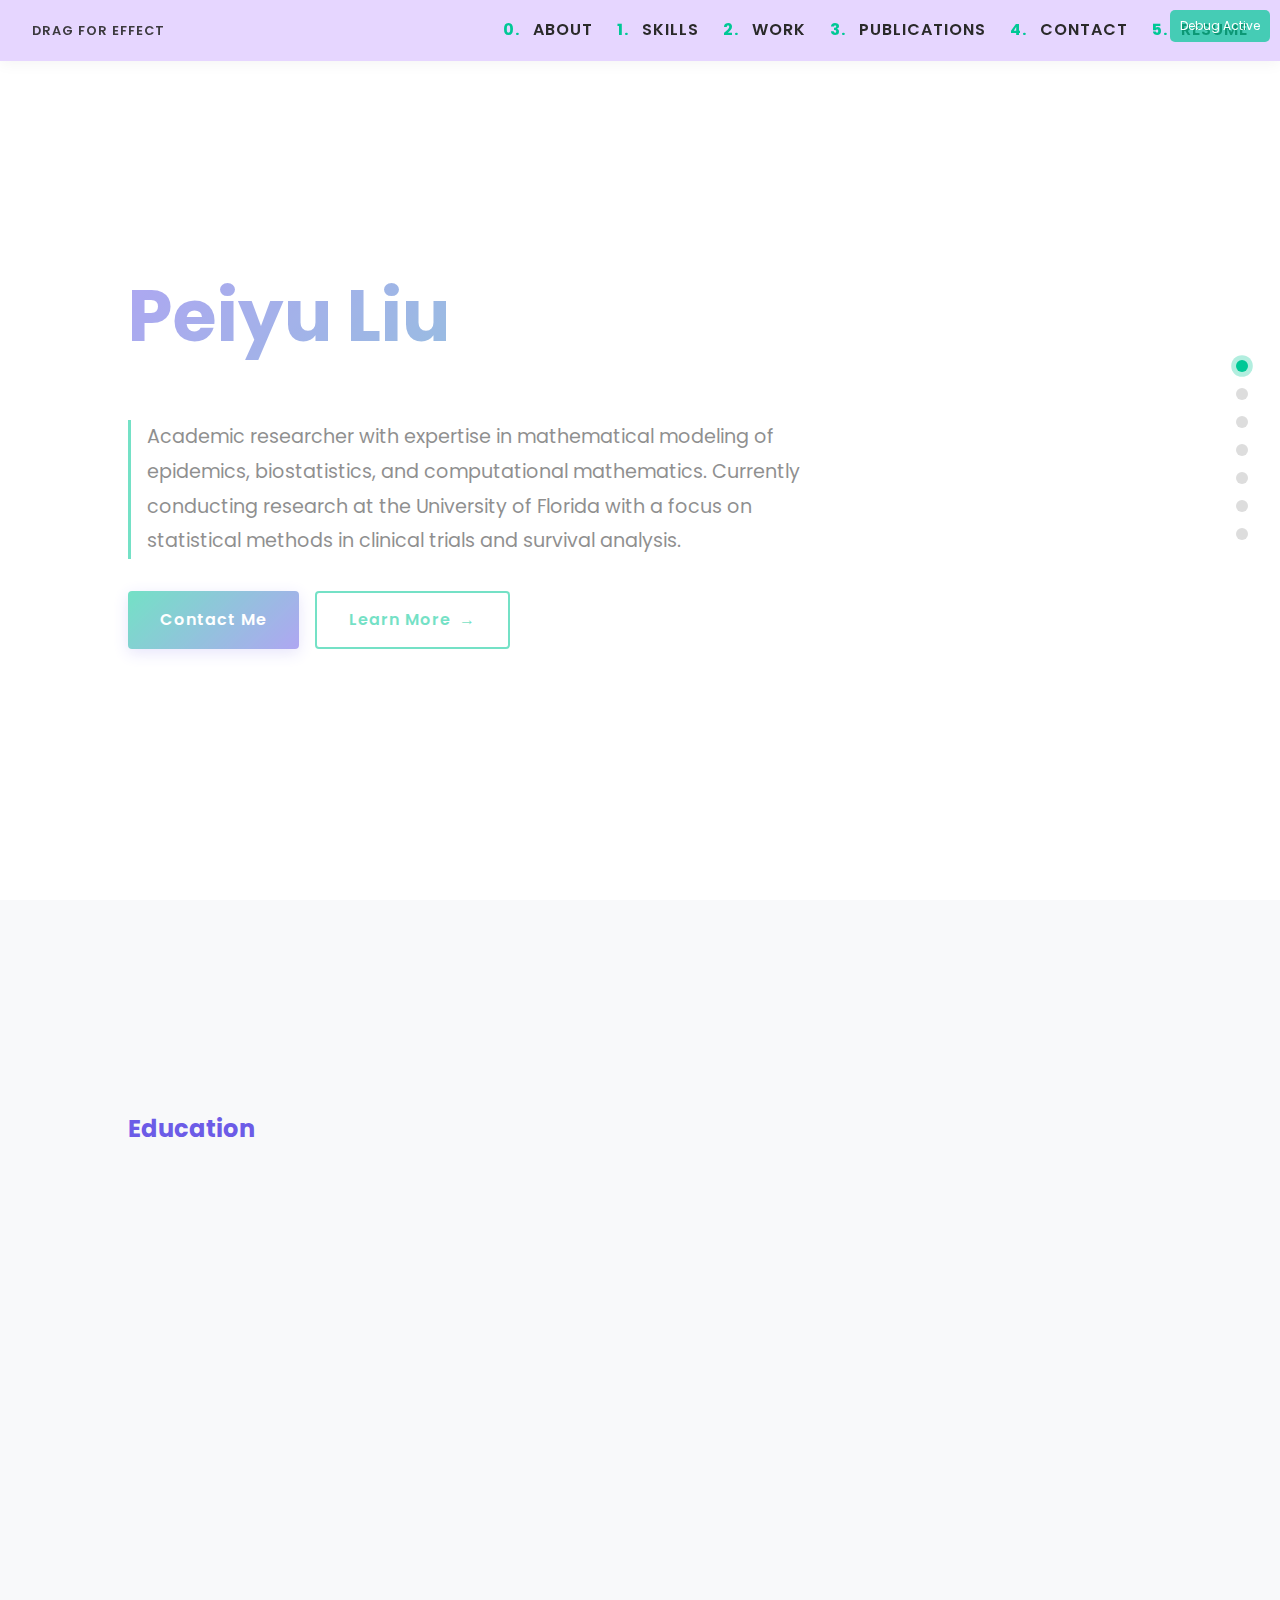
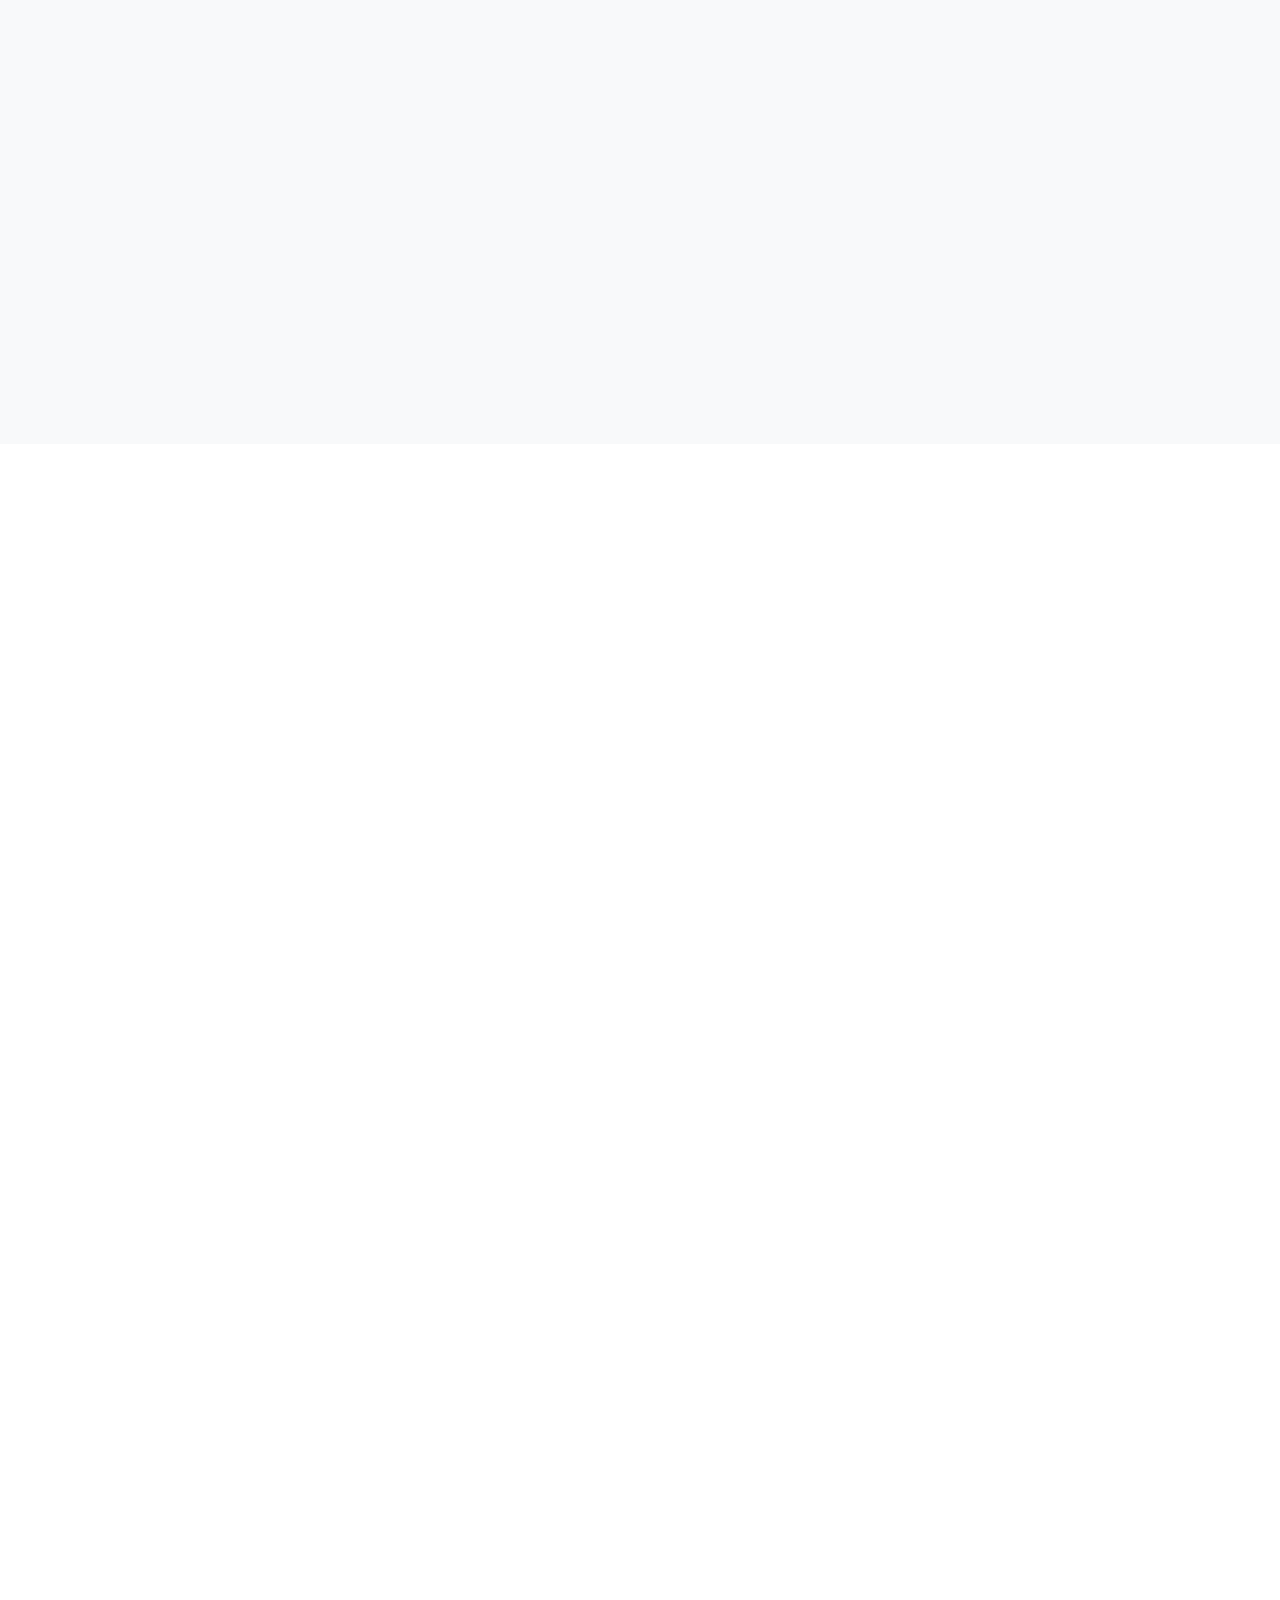
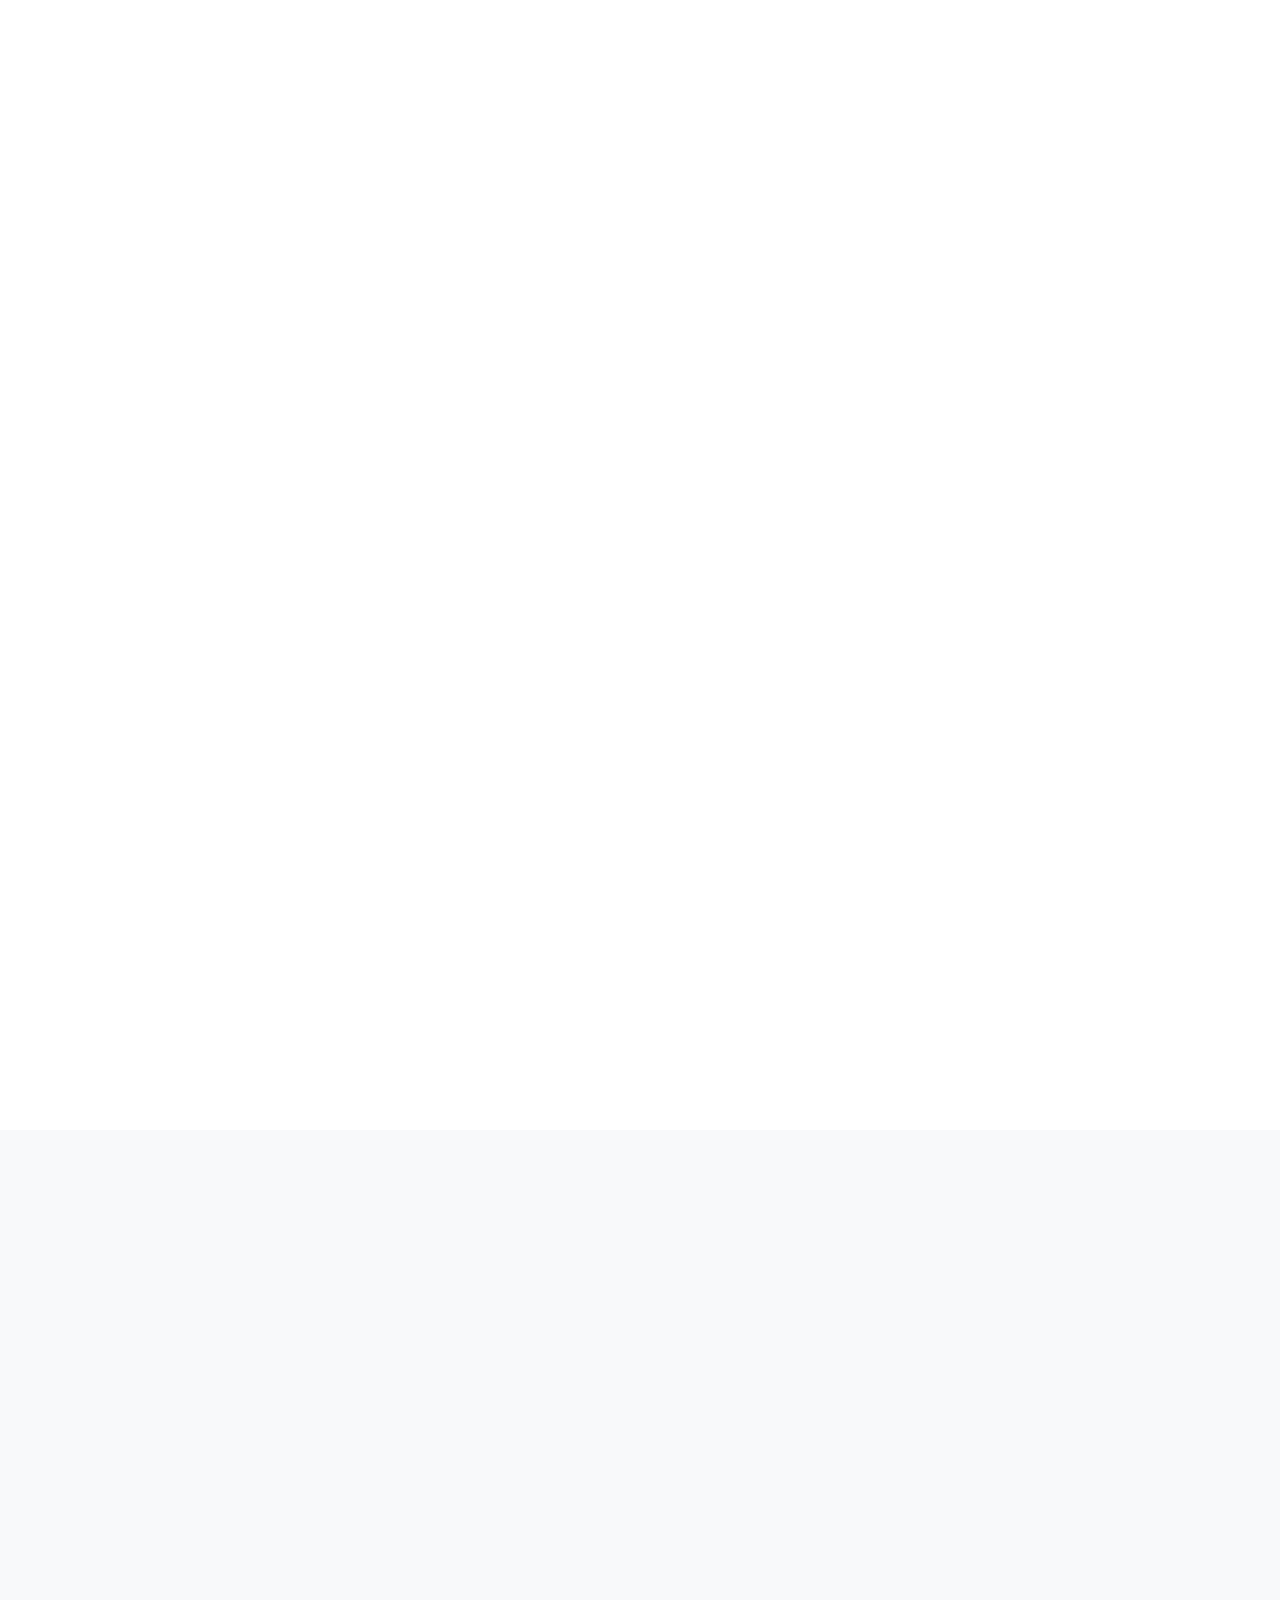
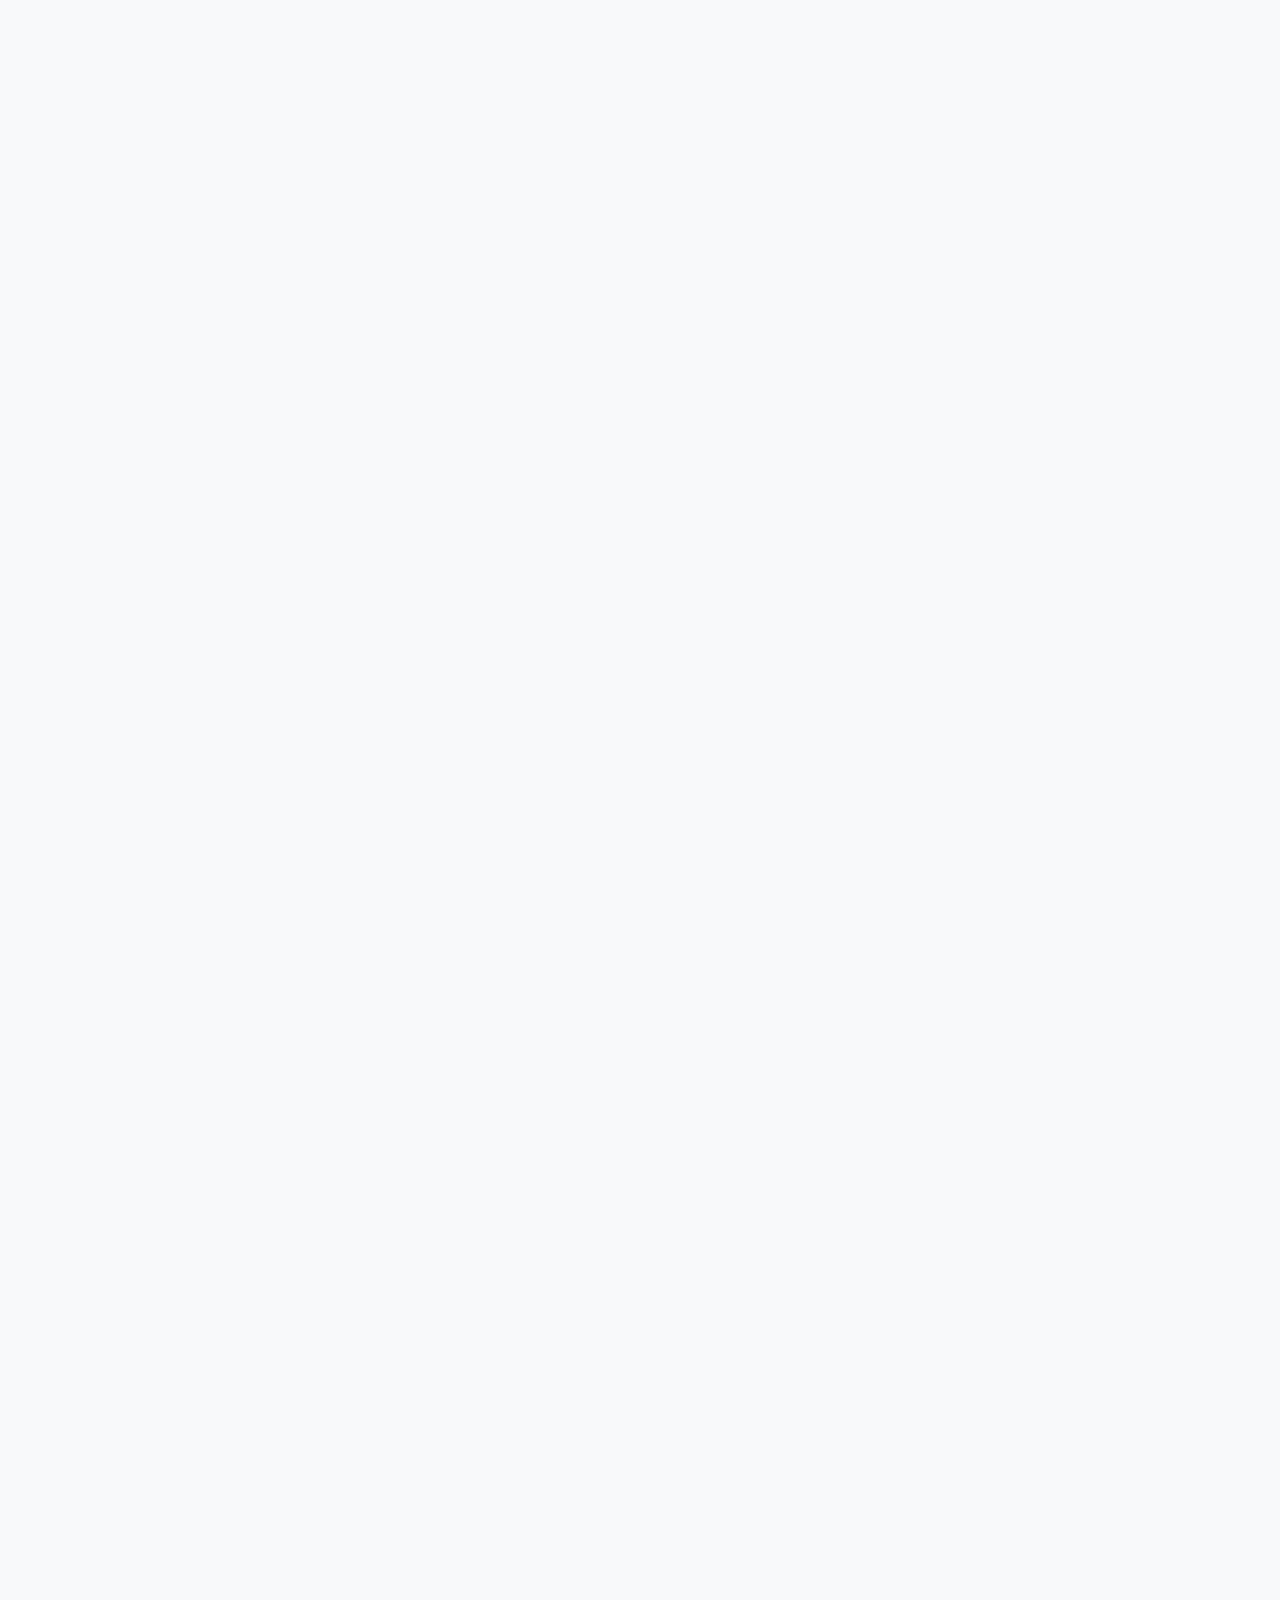
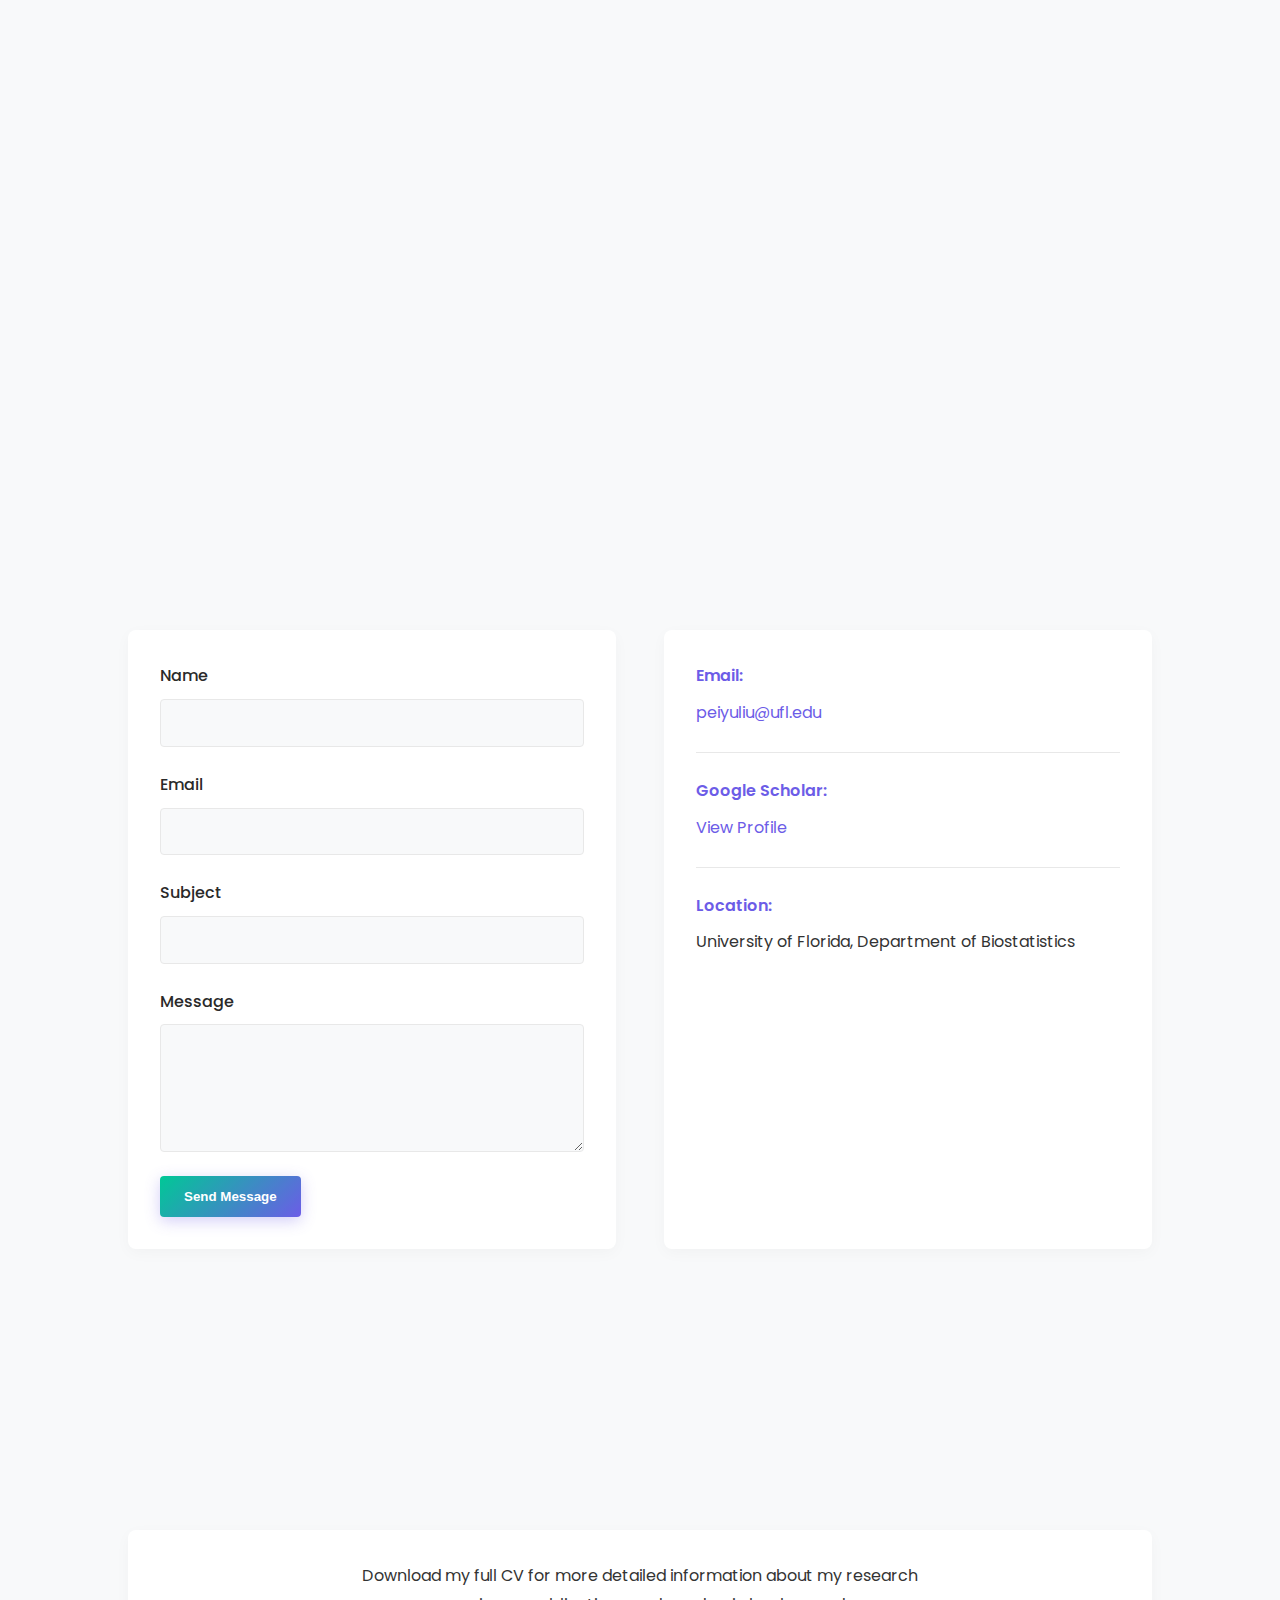
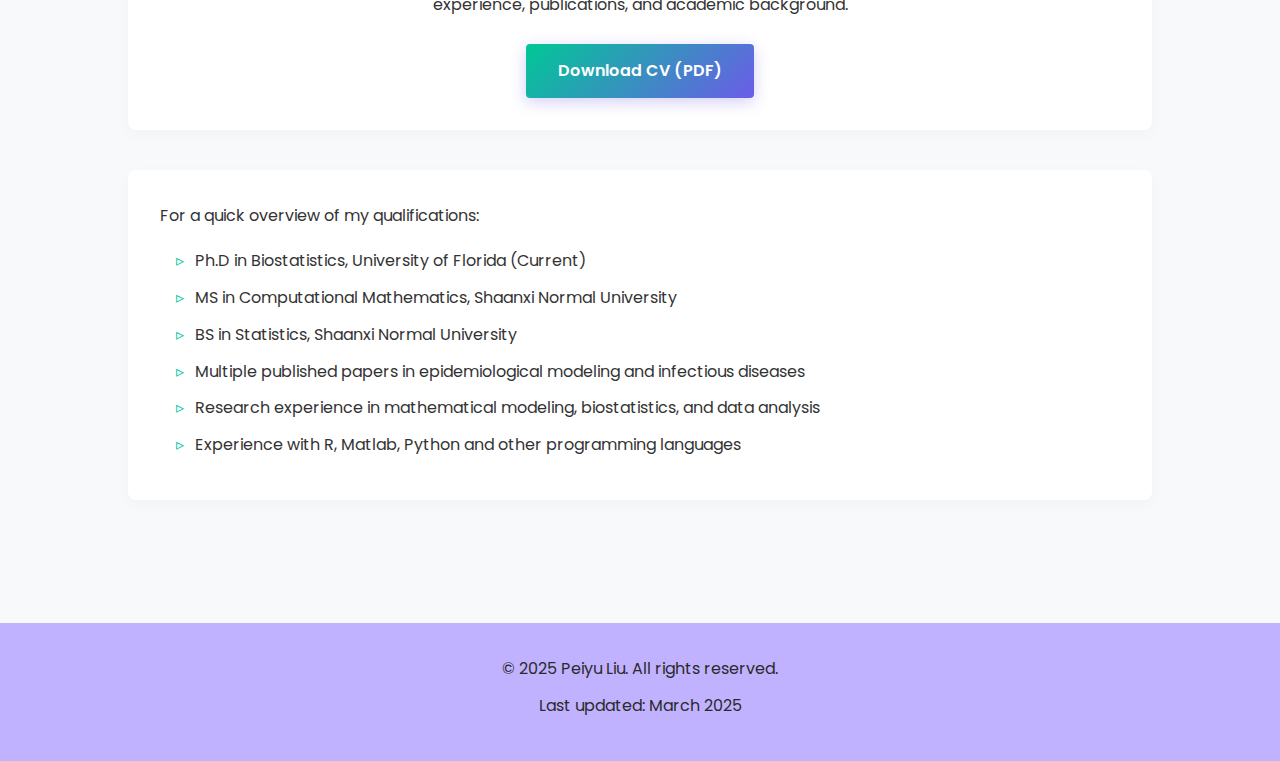
==== commit 436ee41a: "Add files via upload" ====
--- a/index.html
+++ b/index.html
@@ -3,26 +3,20 @@
 <head>
     <meta charset="UTF-8">
     <meta name="viewport" content="width=device-width, initial-scale=1.0">
-    <title>Your Name - Developer Portfolio</title>
-    <!-- Fix stylesheet link - make sure it matches the actual filename -->
+    <title>Peiyu Liu - Academic Portfolio</title>
     <link rel="stylesheet" href="styles.css">
     <link rel="preconnect" href="https://fonts.googleapis.com">
     <link rel="preconnect" href="https://fonts.gstatic.com" crossorigin>
-    <link href="https://fonts.googleapis.com/css2?family=Poppins:wght@300;400;600;700&display=swap" rel="stylesheet">
-    <!-- Add fallback style in case the external CSS fails to load -->
+    <link href="https://fonts.googleapis.com/css2?family=Poppins:wght@300;400;500;600;700&display=swap" rel="stylesheet">
     <style>
-        /* Critical styles as fallback */
-        body {
+        html, body {
+            background-color: #ffffff;
+            color: #333333;
+            font-family: 'Poppins', sans-serif;
+            overscroll-behavior: none;
+        }
+        header {
             background-color: #e6d6ff;
-            color: #00994d;
-            font-family: 'Poppins', sans-serif;
-            line-height: 1.6;
-        }
-        
-        /* Prevent overscroll bounce effect */
-        html, body {
-            overscroll-behavior: none;
-            height: 100%;
         }
     </style>
 </head>
@@ -34,7 +28,7 @@
                 <li><a href="#about"><span class="nav-number">0.</span> ABOUT</a></li>
                 <li><a href="#skills"><span class="nav-number">1.</span> SKILLS</a></li>
                 <li><a href="#work"><span class="nav-number">2.</span> WORK</a></li>
-                <li><a href="#projects"><span class="nav-number">3.</span> PROJECTS</a></li>
+                <li><a href="#publications"><span class="nav-number">3.</span> PUBLICATIONS</a></li>
                 <li><a href="#contact"><span class="nav-number">4.</span> CONTACT</a></li>
                 <li><a href="#resume"><span class="nav-number">5.</span> RESUME</a></li>
             </ul>
@@ -43,12 +37,10 @@
 
     <main>
         <section id="home" class="hero">
-            <div class="name-glow">Your Name</div>
-            <div class="title-text">CODE WIZARD</div>
+            <div class="name-glow">Peiyu Liu</div>
+            <div class="title-text">Ph.D in Biostatistics</div>
             <p class="intro-text">
-                Self-taught programmer motivated by passion and
-                personal projects. Expert of searching bugs on Google
-                and quickly scanning the best StackOverflow answers.
+                Academic researcher with expertise in mathematical modeling of epidemics, biostatistics, and computational mathematics. Currently conducting research at the University of Florida with a focus on statistical methods in clinical trials and survival analysis.
             </p>
             <div class="cta-buttons">
                 <a href="#contact" class="btn primary-btn">Contact Me</a>
@@ -56,26 +48,280 @@
             </div>
         </section>
 
-        <!-- Rest of the content remains the same -->
-        <!-- ... -->
-
+        <section id="about" class="about-section">
+            <h2 class="section-title">ABOUT</h2>
+            
+            <div class="about-content">
+                <div class="bio-section">
+                    <h3>Education</h3>
+                    <div class="education-item">
+                        <div class="education-title">Ph.D in Biostatistics</div>
+                        <div class="education-institution">University of Florida</div>
+                        <div class="education-date">August 2023 - Present</div>
+                        <div class="education-description">
+                            <ul>
+                                <li>Coursework: Large Sample Theory, Computing, Advanced Biostas Methods, Analytical methods to infectious diseases modeling, etc.</li>
+                            </ul>
+                        </div>
+                    </div>
+
+                    <div class="education-item">
+                        <div class="education-title">MS in Computational Mathematics</div>
+                        <div class="education-institution">Shaanxi Normal University</div>
+                        <div class="education-date">August 2018 - June 2021</div>
+                        <div class="education-description">
+                            <ul>
+                                <li>Coursework: Advanced Biomathematics, Stochastic Processing, Stability and Qualitative Theory of Differential Equations, Advanced Analysis, Impulse Dynamical System, Common Mathematical Software and Biomathematics, etc.</li>
+                            </ul>
+                        </div>
+                    </div>
+
+                    <div class="education-item">
+                        <div class="education-title">BS in Statistics</div>
+                        <div class="education-institution">Shaanxi Normal University</div>
+                        <div class="education-date">August 2013 - June 2017</div>
+                        <div class="education-description">
+                            <ul>
+                                <li>Coursework: Advanced Algebra, Mathematical Analysis, Probability Theory, Statistical Analysis and Software, Mathematical Statistics, Mathematical Modeling, Practical Regression Analysis, Stochastic Process, Multivariate Statistical Analysis, Statistical Computing, Time Series Analysis, Experiment Design, Applied Statistics, etc.</li>
+                            </ul>
+                        </div>
+                    </div>
+                </div>
+            </div>
+        </section>
+
+        <section id="work" class="work-section">
+            <h2 class="section-title">RESEARCH EXPERIENCE</h2>
+            <div class="experience-item">
+                <div class="experience-title">Research Assistant</div>
+                <div class="experience-company">University of Florida, Department of Biostatistics</div>
+                <div class="experience-date">August 2023 - Present</div>
+                <div class="experience-description">
+                    <ul>
+                        <li>The Cox-ph model in survival analysis was used to study the impact of children's gender, age, term status, etc. on the prevalence of influenza.</li>
+                        <li>Clinical trial statistical methods are used to assess efficacy at different end-points.</li>
+                    </ul>
+                </div>
+            </div>
+
+            <div class="experience-item">
+                <div class="experience-title">Research Fellow and Lecturer</div>
+                <div class="experience-company">Hunan Institute of Science and Technology, School of Mathematics</div>
+                <div class="experience-date">December 2021 - August 2023</div>
+                <div class="experience-description">
+                    <ul>
+                        <li>Established a three-dimension pulsed differential equations describing the relationship between concentration of Tumor Cells (TCs), Effect Cells (ECs) and Helper TCells(HTCs).</li>
+                        <li>Proved theoretically the existence and stability of tumor-free periodic solution.</li>
+                        <li>Conducted a bifurcation analysis on parameters of the intensity of radioimmunotherapy, activation rate and birth rate of the ECs, then to study control effect of different therapy strategies on threshold of the tumor-free periodic solution of the TCs.</li>
+                        <li>Taught Probability Theory and Mathematical Statistics to around 200 students of sophomore, 243 class hours in total.</li>
+                        <li>Prepared comprehensive syllabus and designed assignment based on updated curriculum from the China department of Education.</li>
+                    </ul>
+                </div>
+            </div>
+
+            <div class="experience-item">
+                <div class="experience-title">Researcher in Lab of Statistics</div>
+                <div class="experience-company">Chang'an University, School of Mathematic and Statistics</div>
+                <div class="experience-date">December 2021 - July 2022</div>
+                <div class="experience-description">
+                    <ul>
+                        <li>Used the three spline interpolation method to supplement the sample data which was weather data of 10 countries in the world, then used descriptive statistical analysis and spatial visualization including bivariate choropleth maps to display the data.</li>
+                        <li>Used the cross-correlation function to study the causal relationship, contemporaneous relationship and feedback relationship between the time series of meteorological variables (temperature, humidity, wind, etc.) and the time series of daily cases of COVID-19 in 10 countries, then established suitable Generalized Additive Model (GAM).</li>
+                        <li>Used the GAM model and relative risk to study how the meteorological conditions and Air Quality Index affect the COVID-19 infection dynamics in 10 countries.</li>
+                    </ul>
+                </div>
+            </div>
+
+            <div class="experience-item">
+                <div class="experience-title">Researcher in Lab of Biostatistics</div>
+                <div class="experience-company">Shaanxi Normal University, School of Mathematic and Statistical</div>
+                <div class="experience-date">September 2018 - July 2021</div>
+                <div class="experience-description">
+                    <ul>
+                        <li>Set up key parameter functions such as contact rate and diagnosis rate based on control intervention and COVID-19 case curves; then established the corresponding continuous and discrete epidemic SEIAR compartment models.</li>
+                        <li>Applied the Nonlinear least square or Bootstrap or MCMC method combined with sensitivity analysis to investigate the outbreak dynamic of COVID-19 under different sets of vaccination and Non-Pharmaceutical Interventions (NPIs) and to quantitative assessment control effect of the interventions.</li>
+                        <li>Adopted threshold analysis method to solve the minimum vaccine coverage rate to avoid reoccurrence of outbreaks in various countries in the models.</li>
+                        <li>Constructed a data-driven pandemic warning and forecasting platform to visualize the data and predict outbreaks of COVID-19 based on a cluster of pandemic compartmental models.</li>
+                    </ul>
+                </div>
+            </div>
+
+            <div class="experience-item">
+                <div class="experience-title">Researcher in Lab of Biomathematics</div>
+                <div class="experience-company">Shaanxi Normal University, School of Mathematic and Statistical</div>
+                <div class="experience-date">September 2018 - December 2019</div>
+                <div class="experience-description">
+                    <ul>
+                        <li>Founded and proved the coexistence of equilibrium in the Riker model with a saturation function through theoretical derivation.</li>
+                        <li>Proved theoretically the relationship between the number of stochastic disturbances and the number of blurred orbits of the model, and conducted a bifurcation analysis on the disturbances.</li>
+                        <li>Proved the Poincare map's existence as well as depicted its diagram by numerical simulation.</li>
+                    </ul>
+                </div>
+            </div>
+        </section>
+
+        <section id="publications" class="publications-section">
+            <h2 class="section-title">PUBLICATIONS</h2>
+            
+            <div class="publications-list">
+                <div class="publication-item">
+                    <div class="publication-title">Brief Presentation about My Publications:</div>
+                    <div class="publication-link"><a href="https://www.youtube.com/watch?v=c_3tYq9NVA&t=3s" target="_blank">YouTube Video</a></div>
+                </div>
+                
+                <div class="publication-item">
+                    <div class="publication-title">Impact of meteorological factors and control measures on spread of COVID-19 pandemic</div>
+                    <div class="publication-authors">Qinling Yan, Peiyu Liu, and Sanyi Tang. (2022)</div>
+                    <div class="publication-journal">Infectious Diseases of Poverty, Under Review.</div>
+                </div>
+                
+                <div class="publication-item">
+                    <div class="publication-title">Qualitative analysis of a tumor-immune model with impulsive control strategies at fixed time</div>
+                    <div class="publication-authors">Gang Wang, Weiping Ding, Zaiyu Zhang, Peiyu Liu. (2022)</div>
+                    <div class="publication-journal">Journal of Hunan Institute of Science and Technology, 35(3): 1-6.</div>
+                    <div class="publication-link"><a href="https://doi.org/10.16740/j.cnki.cn43-1421/n.2022.03.017" target="_blank">DOI: 10.16740/j.cnki.cn43-1421/n.2022.03.017</a></div>
+                </div>
+                
+                <div class="publication-item">
+                    <div class="publication-title">The effect of control measures on COVID-19 transmission in Italy: Comparison with Guangdong province in China</div>
+                    <div class="publication-authors">Peiyu Liu, Sha He, Libin Rong, and Sanyi Tang. (2020)</div>
+                    <div class="publication-journal">Infectious Diseases of Poverty, 9(130):1-13.</div>
+                    <div class="publication-link"><a href="https://doi.org/10.1186/s40249-020-00730-2" target="_blank">DOI: 10.1186/s40249-020-00730-2</a></div>
+                </div>
+                
+                <div class="publication-item">
+                    <div class="publication-title">The challenges of the coming mass vaccination and exit strategy in prevention and control of COVID-19, a modelling study</div>
+                    <div class="publication-authors">Biao Tang, Peiyu Liu, Jie Yang, Jianhong Wu, Sanyi Tang, Yanni Xiao. (2020)</div>
+                    <div class="publication-link"><a href="https://doi.org/10.1101/2020.12.18.20248478" target="_blank">https://doi.org/10.1101/2020.12.18.20248478</a></div>
+                </div>
+                
+                <div class="publication-item">
+                    <div class="publication-title">Differences in how interventions coupled with effective reproduction numbers account for marked variations in COVID-19 epidemic outcomes</div>
+                    <div class="publication-authors">Fan Xia, Yanni Xiao, Peiyu Liu, Robert Cheke. (2020)</div>
+                    <div class="publication-journal">Mathematical Biosciences and Engineering, 17:85-98.</div>
+                    <div class="publication-link"><a href="http://dx.doi.org/10.3934/mbe.2020274" target="_blank">http://dx.doi.org/10.3934/mbe.2020274</a></div>
+                </div>
+            </div>
+        </section>
+
+        <section id="skills" class="skills-section">
+            <h2 class="section-title">SKILLS</h2>
+            
+            <div class="skills-container">
+                <div class="skill-category">
+                    <h3>Programming Languages</h3>
+                    <div class="skill-list">
+                        <span class="skill-tag">R</span>
+                        <span class="skill-tag">Matlab</span>
+                        <span class="skill-tag">Python</span>
+                        <span class="skill-tag">C++</span>
+                        <span class="skill-tag">C</span>
+                    </div>
+                </div>
+                
+                <div class="skill-category">
+                    <h3>Statistical Methods</h3>
+                    <div class="skill-list">
+                        <span class="skill-tag">Survival Analysis</span>
+                        <span class="skill-tag">Cox-ph Model</span>
+                        <span class="skill-tag">Generalized Additive Models</span>
+                        <span class="skill-tag">Spatial Statistics</span>
+                        <span class="skill-tag">Time Series Analysis</span>
+                        <span class="skill-tag">Regression Analysis</span>
+                    </div>
+                </div>
+                
+                <div class="skill-category">
+                    <h3>Mathematical Modeling</h3>
+                    <div class="skill-list">
+                        <span class="skill-tag">Differential Equations</span>
+                        <span class="skill-tag">Compartmental Models</span>
+                        <span class="skill-tag">Bifurcation Analysis</span>
+                        <span class="skill-tag">Dynamical Systems</span>
+                        <span class="skill-tag">Epidemic Modeling</span>
+                    </div>
+                </div>
+            </div>
+        </section>
+
+        <section id="contact" class="contact-section">
+            <h2 class="section-title">CONTACT</h2>
+            <div class="contact-container">
+                <form class="contact-form">
+                    <div class="form-group">
+                        <label for="name">Name</label>
+                        <input type="text" id="name" name="name" required>
+                    </div>
+                    <div class="form-group">
+                        <label for="email">Email</label>
+                        <input type="email" id="email" name="email" required>
+                    </div>
+                    <div class="form-group">
+                        <label for="subject">Subject</label>
+                        <input type="text" id="subject" name="subject" required>
+                    </div>
+                    <div class="form-group">
+                        <label for="message">Message</label>
+                        <textarea id="message" name="message" rows="5" required></textarea>
+                    </div>
+                    <button type="submit" class="submit-btn">Send Message</button>
+                </form>
+                <div class="contact-info">
+                    <div class="contact-item">
+                        <span class="contact-label">Email:</span>
+                        <a href="mailto:peiyuliu@ufl.edu">peiyuliu@ufl.edu</a>
+                    </div>
+                    <div class="contact-item">
+                        <span class="contact-label">Google Scholar:</span>
+                        <a href="https://scholar.google.com/citations?hl=zh-CN&user=O6KFoOUAAAAJ" target="_blank">View Profile</a>
+                    </div>
+                    <div class="contact-item">
+                        <span class="contact-label">Location:</span>
+                        <span>University of Florida, Department of Biostatistics</span>
+                    </div>
+                </div>
+            </div>
+        </section>
+
+        <section id="resume" class="resume-section">
+            <h2 class="section-title">RESUME</h2>
+            <div class="resume-download">
+                <p>Download my full CV for more detailed information about my research experience, publications, and academic background.</p>
+                <a href="#" class="download-btn">Download CV (PDF)</a>
+            </div>
+            
+            <div class="resume-preview">
+                <p>For a quick overview of my qualifications:</p>
+                <ul>
+                    <li>Ph.D in Biostatistics, University of Florida (Current)</li>
+                    <li>MS in Computational Mathematics, Shaanxi Normal University</li>
+                    <li>BS in Statistics, Shaanxi Normal University</li>
+                    <li>Multiple published papers in epidemiological modeling and infectious diseases</li>
+                    <li>Research experience in mathematical modeling, biostatistics, and data analysis</li>
+                    <li>Experience with R, Matlab, Python and other programming languages</li>
+                </ul>
+            </div>
+        </section>
     </main>
 
     <footer>
-        <p>© 2025 Your Name. All rights reserved.</p>
-        <p>Built with 💜 and a lot of ☕</p>
+        <p>© 2025 Peiyu Liu. All rights reserved.</p>
+        <p>Last updated: March 2025</p>
     </footer>
 
     <div class="page-navigation">
-        <div class="nav-dot active"></div>
-        <div class="nav-dot"></div>
-        <div class="nav-dot"></div>
-        <div class="nav-dot"></div>
-        <div class="nav-dot"></div>
-        <div class="nav-dot"></div>
+        <div class="nav-dot active" data-section="home"></div>
+        <div class="nav-dot" data-section="about"></div>
+        <div class="nav-dot" data-section="work"></div>
+        <div class="nav-dot" data-section="publications"></div>
+        <div class="nav-dot" data-section="skills"></div>
+        <div class="nav-dot" data-section="contact"></div>
+        <div class="nav-dot" data-section="resume"></div>
     </div>
-    <!-- Make sure script references are correct -->
+    
+    <!-- Scripts with appropriate functionality -->
     <script src="spark-effect.js"></script>
     <script src="script.js"></script>
+    <script src="debug.js"></script>
 </body>
 </html>
--- a/styles.css
+++ b/styles.css
@@ -0,0 +1,762 @@
+/* Base Styles */
+:root {
+    --primary-green: #8c7ae6; /* Changed to purple to match screenshot */
+    --primary-light: #c1b2ff; /* Lighter purple */
+    --primary-dark: #6c5ce7; /* Darker purple */
+    --accent-color: #00c896; /* Green accent color from screenshot */
+    --accent-light: #7fffce; /* Lighter green */
+    --text-color: #2a2a2a;
+    --text-light: #666666;
+    --bg-color: #ffffff;
+    --bg-light: #f8f9fa;
+    --card-bg: #ffffff;
+    --border-color: #e8e8e8;
+}
+
+* {
+    margin: 0;
+    padding: 0;
+    box-sizing: border-box;
+    transition: all 0.3s ease-in-out;
+}
+
+body {
+    font-family: 'Poppins', sans-serif;
+    background-color: var(--bg-color);
+    color: var(--text-color);
+    line-height: 1.8;
+    overflow-x: hidden;
+    overscroll-behavior: none;
+}
+
+a {
+    text-decoration: none;
+    color: var(--primary-dark);
+    transition: color 0.3s ease, transform 0.3s ease;
+}
+
+a:hover {
+    color: var(--accent-color);
+}
+
+ul {
+    list-style: none;
+}
+
+ul li {
+    position: relative;
+    padding-left: 1.2em;
+}
+
+ul li::before {
+    content: "▹";
+    position: absolute;
+    left: 0;
+    color: var(--accent-color);
+}
+
+/* Header and Navigation */
+header {
+    padding: 1rem 2rem;
+    display: flex;
+    justify-content: space-between;
+    align-items: center;
+    position: fixed;
+    width: 100%;
+    z-index: 100;
+    backdrop-filter: blur(10px);
+    background-color: var(--primary-light);
+    box-shadow: 0 2px 15px rgba(0, 0, 0, 0.05);
+}
+
+.drag-info {
+    font-size: 0.8rem;
+    opacity: 0.9;
+    letter-spacing: 1px;
+    font-weight: 600;
+    color: var(--text-color);
+}
+
+nav ul {
+    display: flex;
+    gap: 1.5rem;
+}
+
+nav ul li {
+    padding-left: 0;
+}
+
+nav ul li::before {
+    content: none;
+}
+
+nav a {
+    position: relative;
+    padding-bottom: 0.3rem;
+    font-weight: 600;
+    letter-spacing: 1px;
+    color: var(--text-color);
+}
+
+.nav-number {
+    color: var(--accent-color);
+    margin-right: 0.5rem;
+    font-weight: bold;
+}
+
+nav a:after {
+    content: '';
+    position: absolute;
+    width: 0;
+    height: 2px;
+    bottom: 0;
+    left: 0;
+    background-color: var(--accent-color);
+    transition: width 0.3s ease;
+}
+
+nav a:hover {
+    text-decoration: none;
+    color: var(--primary-dark);
+}
+
+nav a:hover:after {
+    width: 100%;
+}
+
+/* Hero Section */
+.hero {
+    height: 100vh;
+    display: flex;
+    flex-direction: column;
+    justify-content: center;
+    padding: 0 10%;
+    position: relative;
+    overflow: hidden;
+    background-color: var(--bg-color);
+}
+
+.hero::before {
+    content: '';
+    position: absolute;
+    width: 600px;
+    height: 600px;
+    border-radius: 50%;
+    background: radial-gradient(circle, var(--primary-light) 0%, rgba(255,255,255,0) 70%);
+    top: -200px;
+    right: -200px;
+    opacity: 0.3;
+    z-index: -1;
+}
+
+.hero::after {
+    content: '';
+    position: absolute;
+    width: 400px;
+    height: 400px;
+    border-radius: 50%;
+    background: radial-gradient(circle, var(--accent-light) 0%, rgba(255,255,255,0) 70%);
+    bottom: -100px;
+    left: -100px;
+    opacity: 0.3;
+    z-index: -1;
+}
+
+.name-glow {
+    font-size: 4.5rem;
+    font-weight: 700;
+    margin-bottom: 1rem;
+    color: var(--primary-dark);
+    background: linear-gradient(135deg, var(--primary-dark) 0%, var(--accent-color) 100%);
+    -webkit-background-clip: text;
+    background-clip: text;
+    -webkit-text-fill-color: transparent;
+    animation: fadeInUp 1s ease-out;
+}
+
+.title-text {
+    font-size: 2.2rem;
+    font-weight: 600;
+    color: var(--accent-color);
+    margin-bottom: 1.5rem;
+    border-right: 4px solid var(--accent-color);
+    padding-right: 10px;
+    animation: blink 1s step-end infinite, fadeInUp 1s ease-out 0.2s both;
+}
+
+@keyframes blink {
+    from, to { border-color: transparent; }
+    50% { border-color: var(--accent-color); }
+}
+
+@keyframes fadeInUp {
+    from {
+        opacity: 0;
+        transform: translateY(20px);
+    }
+    to {
+        opacity: 1;
+        transform: translateY(0);
+    }
+}
+
+.intro-text {
+    max-width: 700px;
+    margin-bottom: 2rem;
+    font-size: 1.2rem;
+    line-height: 1.8;
+    border-left: 3px solid var(--accent-color);
+    padding-left: 1rem;
+    animation: fadeInUp 1s ease-out 0.4s both;
+}
+
+.cta-buttons {
+    display: flex;
+    gap: 1rem;
+    animation: fadeInUp 1s ease-out 0.6s both;
+}
+
+.btn {
+    padding: 0.8rem 2rem;
+    border-radius: 4px;
+    font-weight: 600;
+    letter-spacing: 1px;
+    transition: all 0.3s ease;
+    display: inline-flex;
+    align-items: center;
+}
+
+.primary-btn {
+    background: linear-gradient(135deg, var(--accent-color) 0%, var(--primary-dark) 100%);
+    color: white;
+    box-shadow: 0 4px 15px rgba(108, 92, 231, 0.3);
+}
+
+.primary-btn:hover {
+    transform: translateY(-5px);
+    box-shadow: 0 7px 20px rgba(108, 92, 231, 0.4);
+    text-decoration: none;
+    color: white;
+}
+
+.secondary-btn {
+    border: 2px solid var(--accent-color);
+    color: var(--accent-color);
+    background-color: transparent;
+}
+
+.secondary-btn:hover {
+    background: rgba(0, 200, 150, 0.05);
+    transform: translateY(-5px);
+    text-decoration: none;
+    color: var(--primary-dark);
+}
+
+.arrow {
+    margin-left: 0.5rem;
+    transition: transform 0.3s ease;
+}
+
+.secondary-btn:hover .arrow {
+    transform: translateX(5px);
+}
+
+/* Section Styles */
+section {
+    padding: 6rem 10% 4rem;
+    min-height: 100vh;
+    display: flex;
+    flex-direction: column;
+    position: relative;
+}
+
+section:nth-child(even) {
+    background-color: var(--bg-light);
+}
+
+.section-title {
+    font-size: 2.2rem;
+    margin-bottom: 2.5rem;
+    color: var(--primary-dark);
+    position: relative;
+    display: inline-block;
+    padding-bottom: 0.5rem;
+}
+
+.section-title::after {
+    content: '';
+    position: absolute;
+    left: 0;
+    bottom: 0;
+    height: 3px;
+    width: 80px;
+    background: linear-gradient(135deg, var(--accent-color) 0%, var(--primary-dark) 100%);
+}
+
+/* About Section */
+.about-content {
+    display: grid;
+    grid-template-columns: repeat(auto-fit, minmax(300px, 1fr));
+    gap: 2rem;
+}
+
+.bio-section h3 {
+    font-size: 1.5rem;
+    margin-bottom: 1.5rem;
+    color: var(--primary-dark);
+    position: relative;
+    display: inline-block;
+}
+
+.education-item, .experience-item {
+    margin-bottom: 2.5rem;
+    padding-bottom: 1.5rem;
+    border-bottom: 1px solid var(--border-color);
+    transition: transform 0.3s ease;
+}
+
+.education-item:hover, .experience-item:hover {
+    transform: translateX(10px);
+}
+
+.education-item:last-child, .experience-item:last-child {
+    border-bottom: none;
+}
+
+.education-title, .experience-title {
+    font-size: 1.3rem;
+    font-weight: 600;
+    margin-bottom: 0.5rem;
+    color: var(--primary-dark);
+}
+
+.education-institution, .experience-company {
+    font-size: 1.1rem;
+    color: var(--accent-color);
+    margin-bottom: 0.5rem;
+}
+
+.education-date, .experience-date {
+    font-style: italic;
+    color: var(--text-light);
+    margin-bottom: 1rem;
+    font-size: 0.9rem;
+}
+
+.education-description, .experience-description {
+    margin-top: 0.8rem;
+}
+
+.education-description ul, .experience-description ul {
+    padding-left: 0;
+}
+
+.education-description li, .experience-description li {
+    margin-bottom: 0.6rem;
+    position: relative;
+}
+
+/* Publications Section */
+.publications-section {
+    background-color: var(--bg-color);
+}
+
+.publications-list {
+    margin-top: 1.5rem;
+}
+
+.publication-item {
+    margin-bottom: 2rem;
+    padding: 1.5rem;
+    border-radius: 8px;
+    background-color: var(--card-bg);
+    box-shadow: 0 4px 15px rgba(0, 0, 0, 0.03);
+    transition: transform 0.3s ease, box-shadow 0.3s ease;
+}
+
+.publication-item:hover {
+    transform: translateY(-5px);
+    box-shadow: 0 10px 25px rgba(0, 0, 0, 0.07);
+}
+
+.publication-title {
+    font-weight: 600;
+    font-size: 1.1rem;
+    margin-bottom: 0.6rem;
+    color: var(--primary-dark);
+}
+
+.publication-authors {
+    font-style: italic;
+    margin-bottom: 0.5rem;
+    color: var(--text-color);
+}
+
+.publication-journal {
+    margin-bottom: 0.5rem;
+    color: var(--text-light);
+}
+
+.publication-link a {
+    color: var(--accent-color);
+    font-size: 0.9rem;
+    display: inline-flex;
+    align-items: center;
+}
+
+.publication-link a:after {
+    content: '→';
+    margin-left: 0.3rem;
+    transition: transform 0.3s ease;
+}
+
+.publication-link a:hover:after {
+    transform: translateX(3px);
+}
+
+/* Skills Section */
+.skills-section {
+    background-color: var(--bg-light);
+}
+
+.skills-container {
+    display: grid;
+    grid-template-columns: repeat(auto-fit, minmax(300px, 1fr));
+    gap: 2.5rem;
+}
+
+.skill-category {
+    background-color: var(--card-bg);
+    border-radius: 8px;
+    padding: 1.5rem;
+    box-shadow: 0 4px 15px rgba(0, 0, 0, 0.03);
+    transition: transform 0.3s ease;
+}
+
+.skill-category:hover {
+    transform: translateY(-5px);
+    box-shadow: 0 10px 25px rgba(0, 0, 0, 0.07);
+}
+
+.skill-category h3 {
+    font-size: 1.3rem;
+    margin-bottom: 1.2rem;
+    color: var(--primary-dark);
+    padding-bottom: 0.5rem;
+    border-bottom: 2px solid var(--primary-light);
+}
+
+.skill-list {
+    display: flex;
+    flex-wrap: wrap;
+    gap: 0.8rem;
+}
+
+.skill-tag {
+    background: linear-gradient(135deg, var(--primary-light) 0%, var(--primary-dark) 100%);
+    color: white;
+    padding: 0.4rem 1rem;
+    border-radius: 50px;
+    font-size: 0.9rem;
+    box-shadow: 0 2px 8px rgba(108, 92, 231, 0.2);
+    transition: transform 0.3s ease, box-shadow 0.3s ease;
+}
+
+.skill-tag:hover {
+    transform: translateY(-3px);
+    box-shadow: 0 5px 15px rgba(108, 92, 231, 0.3);
+}
+
+/* Contact Section */
+.contact-section {
+    background-color: var(--bg-color);
+}
+
+.contact-container {
+    display: grid;
+    grid-template-columns: repeat(auto-fit, minmax(300px, 1fr));
+    gap: 3rem;
+}
+
+.contact-form {
+    background-color: var(--card-bg);
+    padding: 2rem;
+    border-radius: 8px;
+    box-shadow: 0 4px 15px rgba(0, 0, 0, 0.03);
+}
+
+.form-group {
+    display: flex;
+    flex-direction: column;
+    gap: 0.5rem;
+    margin-bottom: 1.5rem;
+}
+
+.form-group label {
+    font-weight: 500;
+    color: var(--text-color);
+}
+
+.form-group input,
+.form-group textarea {
+    padding: 0.8rem;
+    border-radius: 4px;
+    border: 1px solid var(--border-color);
+    background-color: var(--bg-light);
+    color: var(--text-color);
+    font-family: inherit;
+    resize: vertical;
+    transition: border-color 0.3s ease, box-shadow 0.3s ease;
+}
+
+.form-group input:focus,
+.form-group textarea:focus {
+    outline: none;
+    border-color: var(--accent-color);
+    box-shadow: 0 0 0 3px rgba(0, 200, 150, 0.1);
+}
+
+.submit-btn {
+    background: linear-gradient(135deg, var(--accent-color) 0%, var(--primary-dark) 100%);
+    color: white;
+    border: none;
+    padding: 0.8rem 1.5rem;
+    border-radius: 4px;
+    font-weight: 600;
+    cursor: pointer;
+    transition: all 0.3s ease;
+    box-shadow: 0 4px 15px rgba(108, 92, 231, 0.3);
+}
+
+.submit-btn:hover {
+    transform: translateY(-3px);
+    box-shadow: 0 7px 20px rgba(108, 92, 231, 0.4);
+}
+
+.contact-info {
+    padding: 2rem;
+    background-color: var(--card-bg);
+    border-radius: 8px;
+    box-shadow: 0 4px 15px rgba(0, 0, 0, 0.03);
+}
+
+.contact-item {
+    display: flex;
+    flex-direction: column;
+    gap: 0.5rem;
+    margin-bottom: 1.5rem;
+    padding-bottom: 1.5rem;
+    border-bottom: 1px solid var(--border-color);
+}
+
+.contact-item:last-child {
+    border-bottom: none;
+    margin-bottom: 0;
+    padding-bottom: 0;
+}
+
+.contact-label {
+    font-weight: 600;
+    color: var(--primary-dark);
+}
+
+/* Resume Section */
+.resume-section {
+    background-color: var(--bg-light);
+}
+
+.resume-download {
+    margin-bottom: 2.5rem;
+    padding: 2rem;
+    background-color: var(--card-bg);
+    border-radius: 8px;
+    box-shadow: 0 4px 15px rgba(0, 0, 0, 0.03);
+    text-align: center;
+}
+
+.resume-download p {
+    margin-bottom: 1.5rem;
+    max-width: 600px;
+    margin-left: auto;
+    margin-right: auto;
+}
+
+.download-btn {
+    display: inline-block;
+    background: linear-gradient(135deg, var(--accent-color) 0%, var(--primary-dark) 100%);
+    color: white;
+    padding: 0.8rem 2rem;
+    border-radius: 4px;
+    font-weight: 600;
+    text-decoration: none;
+    transition: all 0.3s ease;
+    box-shadow: 0 4px 15px rgba(108, 92, 231, 0.3);
+}
+
+.download-btn:hover {
+    transform: translateY(-5px);
+    box-shadow: 0 7px 20px rgba(108, 92, 231, 0.4);
+    text-decoration: none;
+    color: white;
+}
+
+.resume-preview {
+    padding: 2rem;
+    background-color: var(--card-bg);
+    border-radius: 8px;
+    box-shadow: 0 4px 15px rgba(0, 0, 0, 0.03);
+}
+
+.resume-preview p {
+    margin-bottom: 1rem;
+}
+
+.resume-preview ul {
+    margin-left: 1rem;
+}
+
+.resume-preview ul li {
+    margin-bottom: 0.5rem;
+}
+
+/* Footer */
+footer {
+    padding: 2rem 10%;
+    text-align: center;
+    background-color: var(--primary-light);
+    color: var(--text-color);
+}
+
+footer p {
+    margin-bottom: 0.5rem;
+}
+
+/* Page Navigation */
+.page-navigation {
+    position: fixed;
+    right: 2rem;
+    top: 50%;
+    transform: translateY(-50%);
+    display: flex;
+    flex-direction: column;
+    gap: 1rem;
+    z-index: 100;
+}
+
+.nav-dot {
+    width: 12px;
+    height: 12px;
+    border-radius: 50%;
+    background-color: #ddd;
+    transition: all 0.3s ease;
+    cursor: pointer;
+    position: relative;
+}
+
+.nav-dot:hover {
+    transform: scale(1.3);
+}
+
+.nav-dot.active {
+    background-color: var(--accent-color);
+}
+
+.nav-dot::after {
+    content: '';
+    position: absolute;
+    width: 100%;
+    height: 100%;
+    border-radius: 50%;
+    background-color: var(--accent-color);
+    opacity: 0.3;
+    z-index: -1;
+    transform: scale(0);
+    transition: transform 0.3s ease;
+}
+
+.nav-dot.active::after {
+    transform: scale(1.8);
+}
+
+/* Animations for page elements */
+.fade-in {
+    opacity: 0;
+    transform: translateY(20px);
+    transition: opacity 0.6s ease, transform 0.6s ease;
+}
+
+.fade-in.active {
+    opacity: 1;
+    transform: translateY(0);
+}
+
+/* Responsive Styles */
+@media (max-width: 992px) {
+    .name-glow {
+        font-size: 3.5rem;
+    }
+    
+    .title-text {
+        font-size: 1.8rem;
+    }
+    
+    section {
+        padding: 5rem 8% 3rem;
+    }
+}
+
+@media (max-width: 768px) {
+    .name-glow {
+        font-size: 3rem;
+    }
+    
+    .title-text {
+        font-size: 1.5rem;
+    }
+    
+    nav ul {
+        gap: 1rem;
+    }
+    
+    section {
+        padding: 5rem 6% 3rem;
+    }
+    
+    .page-navigation {
+        display: none;
+    }
+}
+
+@media (max-width: 576px) {
+    header {
+        flex-direction: column;
+        align-items: flex-start;
+        gap: 1rem;
+        padding: 1rem;
+    }
+    
+    nav ul {
+        flex-wrap: wrap;
+        font-size: 0.9rem;
+    }
+    
+    .name-glow {
+        font-size: 2.5rem;
+    }
+    
+    .title-text {
+        font-size: 1.3rem;
+    }
+    
+    section {
+        padding: 4rem 5% 2rem;
+    }
+    
+    .cta-buttons {
+        flex-direction: column;
+    }
+    
+    .contact-container {
+        grid-template-columns: 1fr;
+    }
+}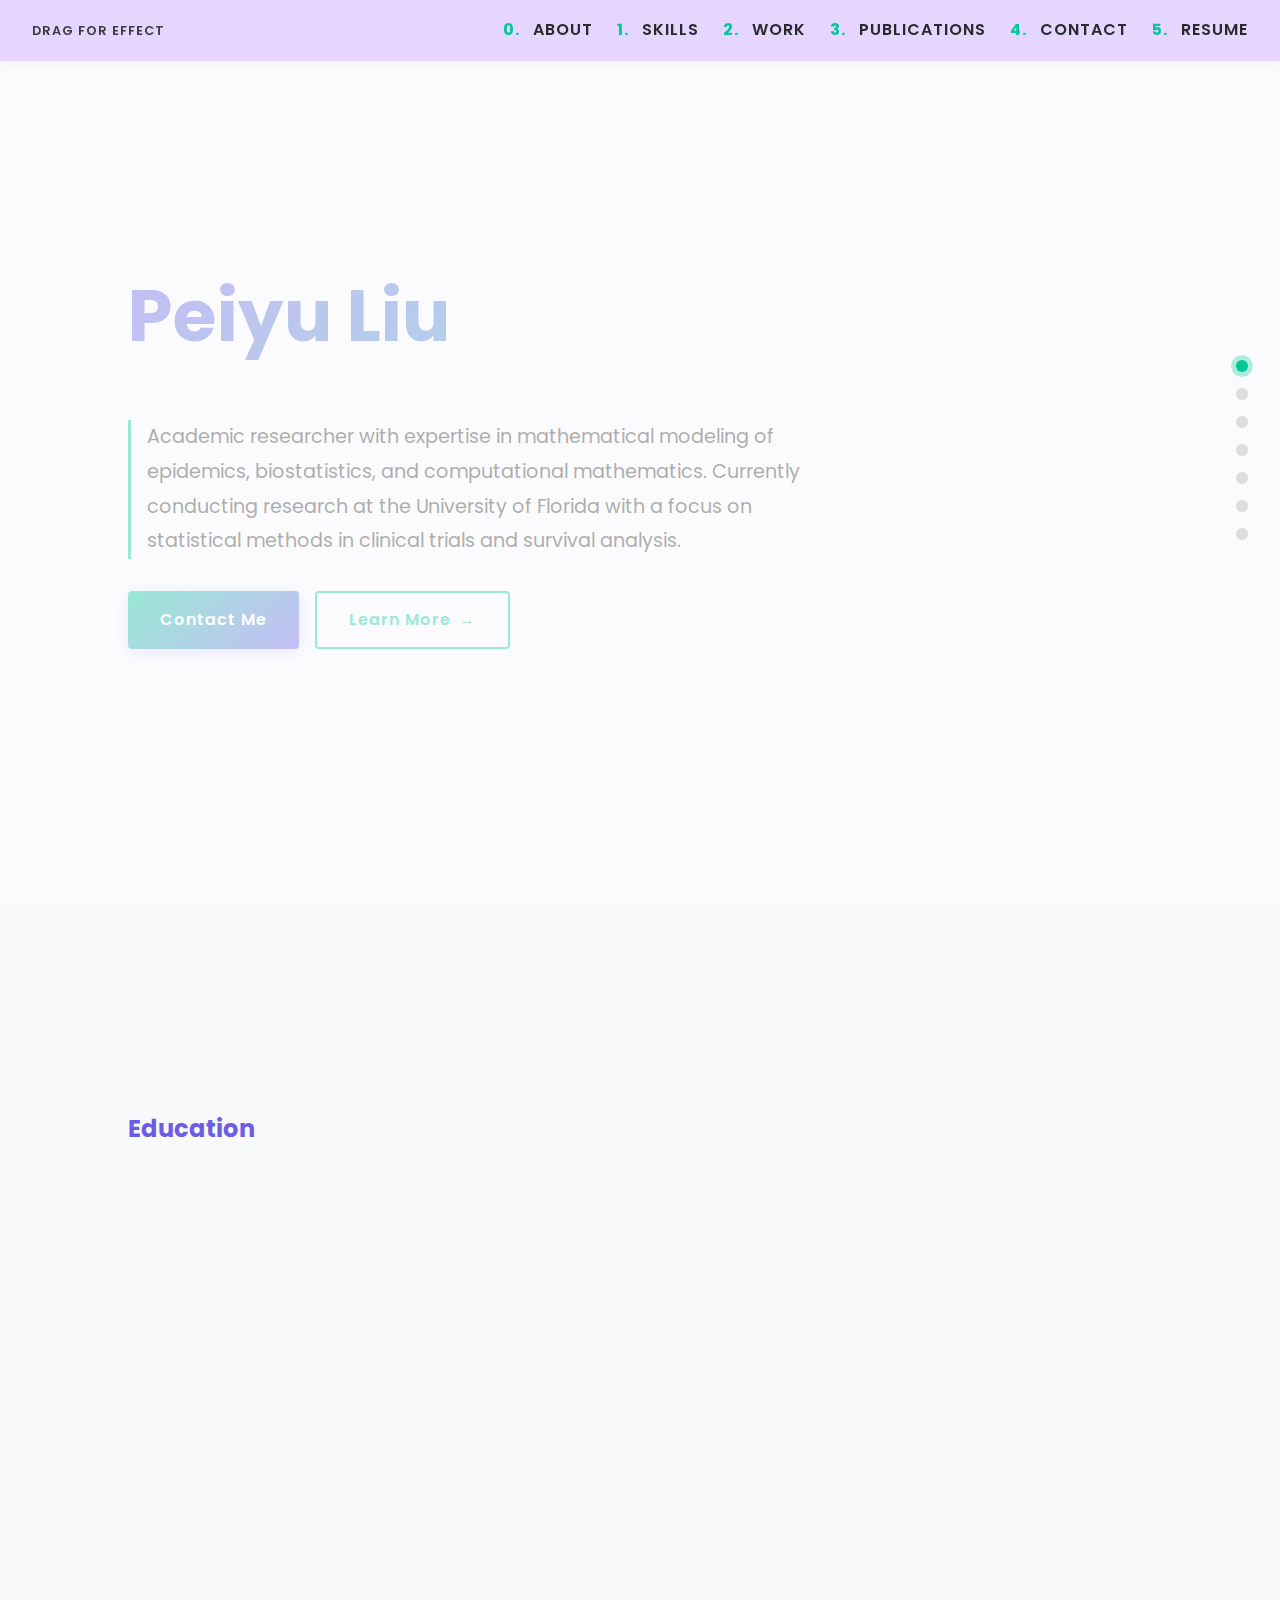
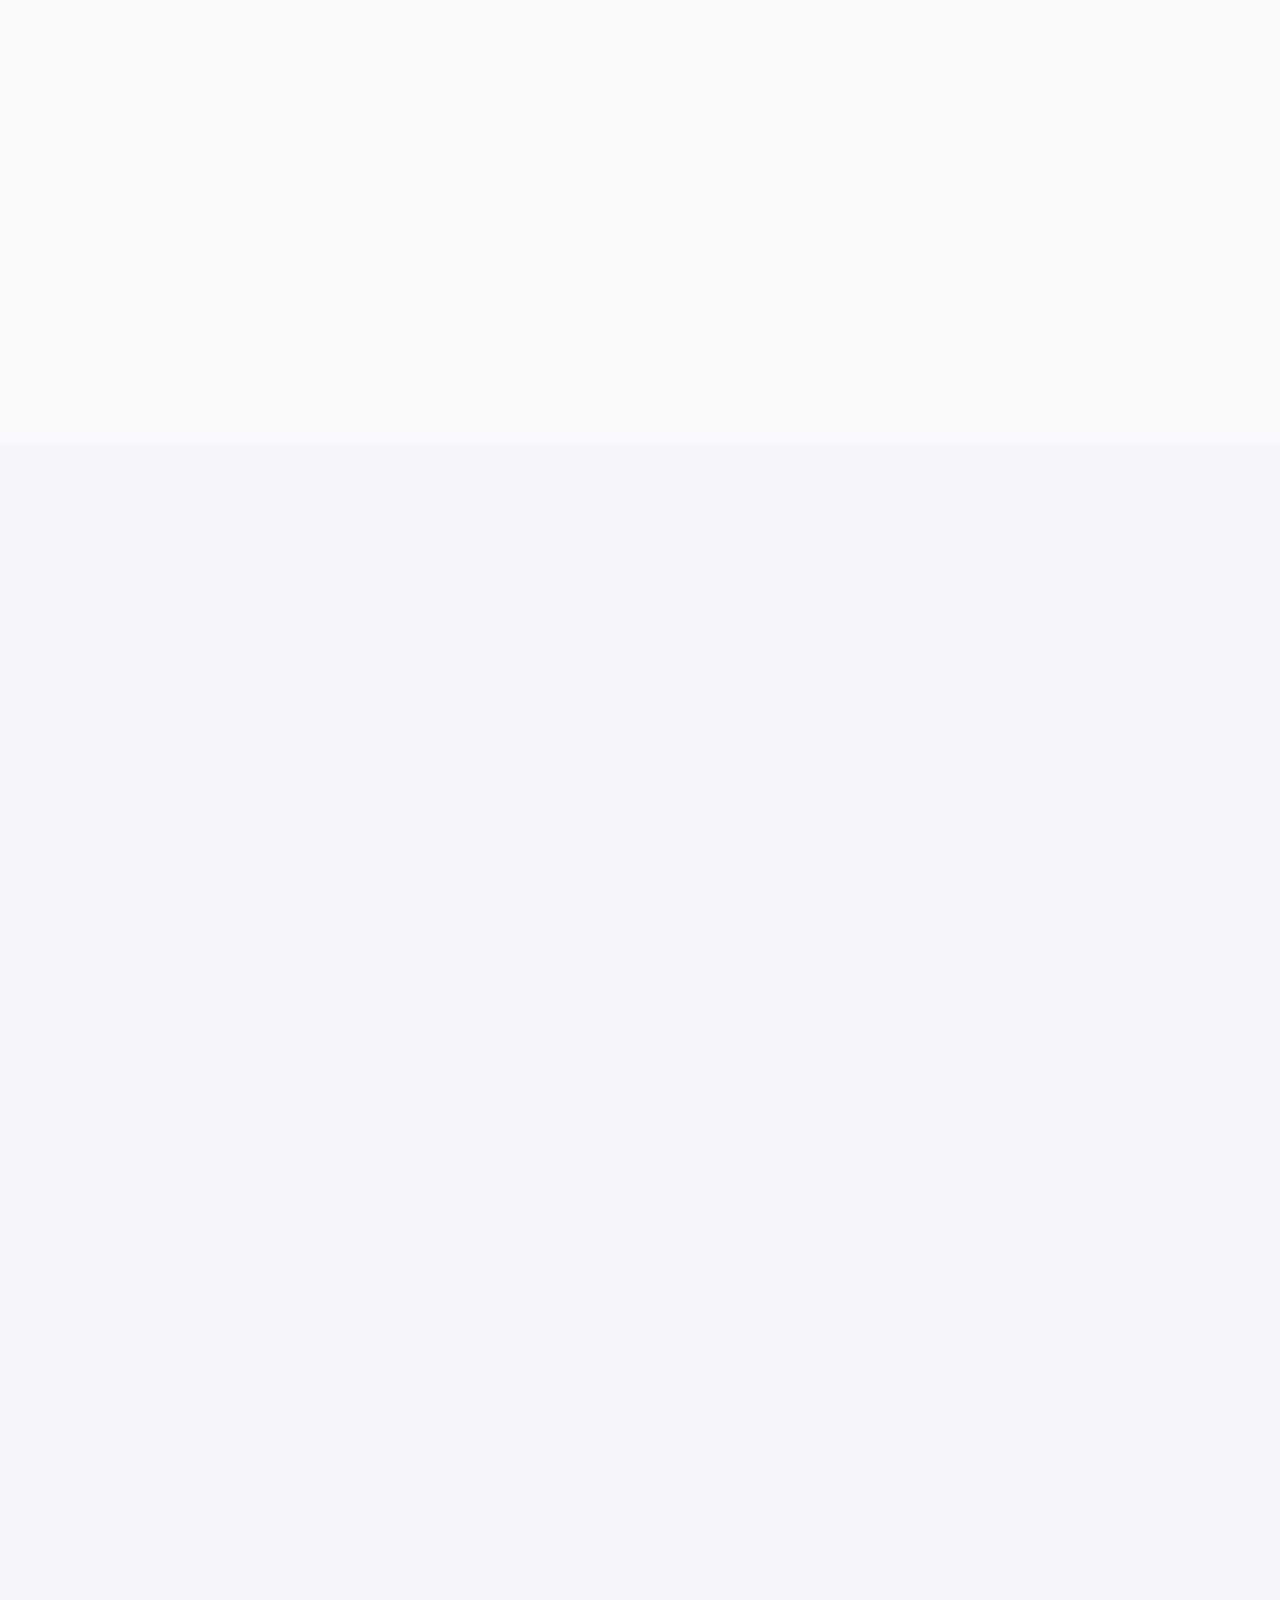
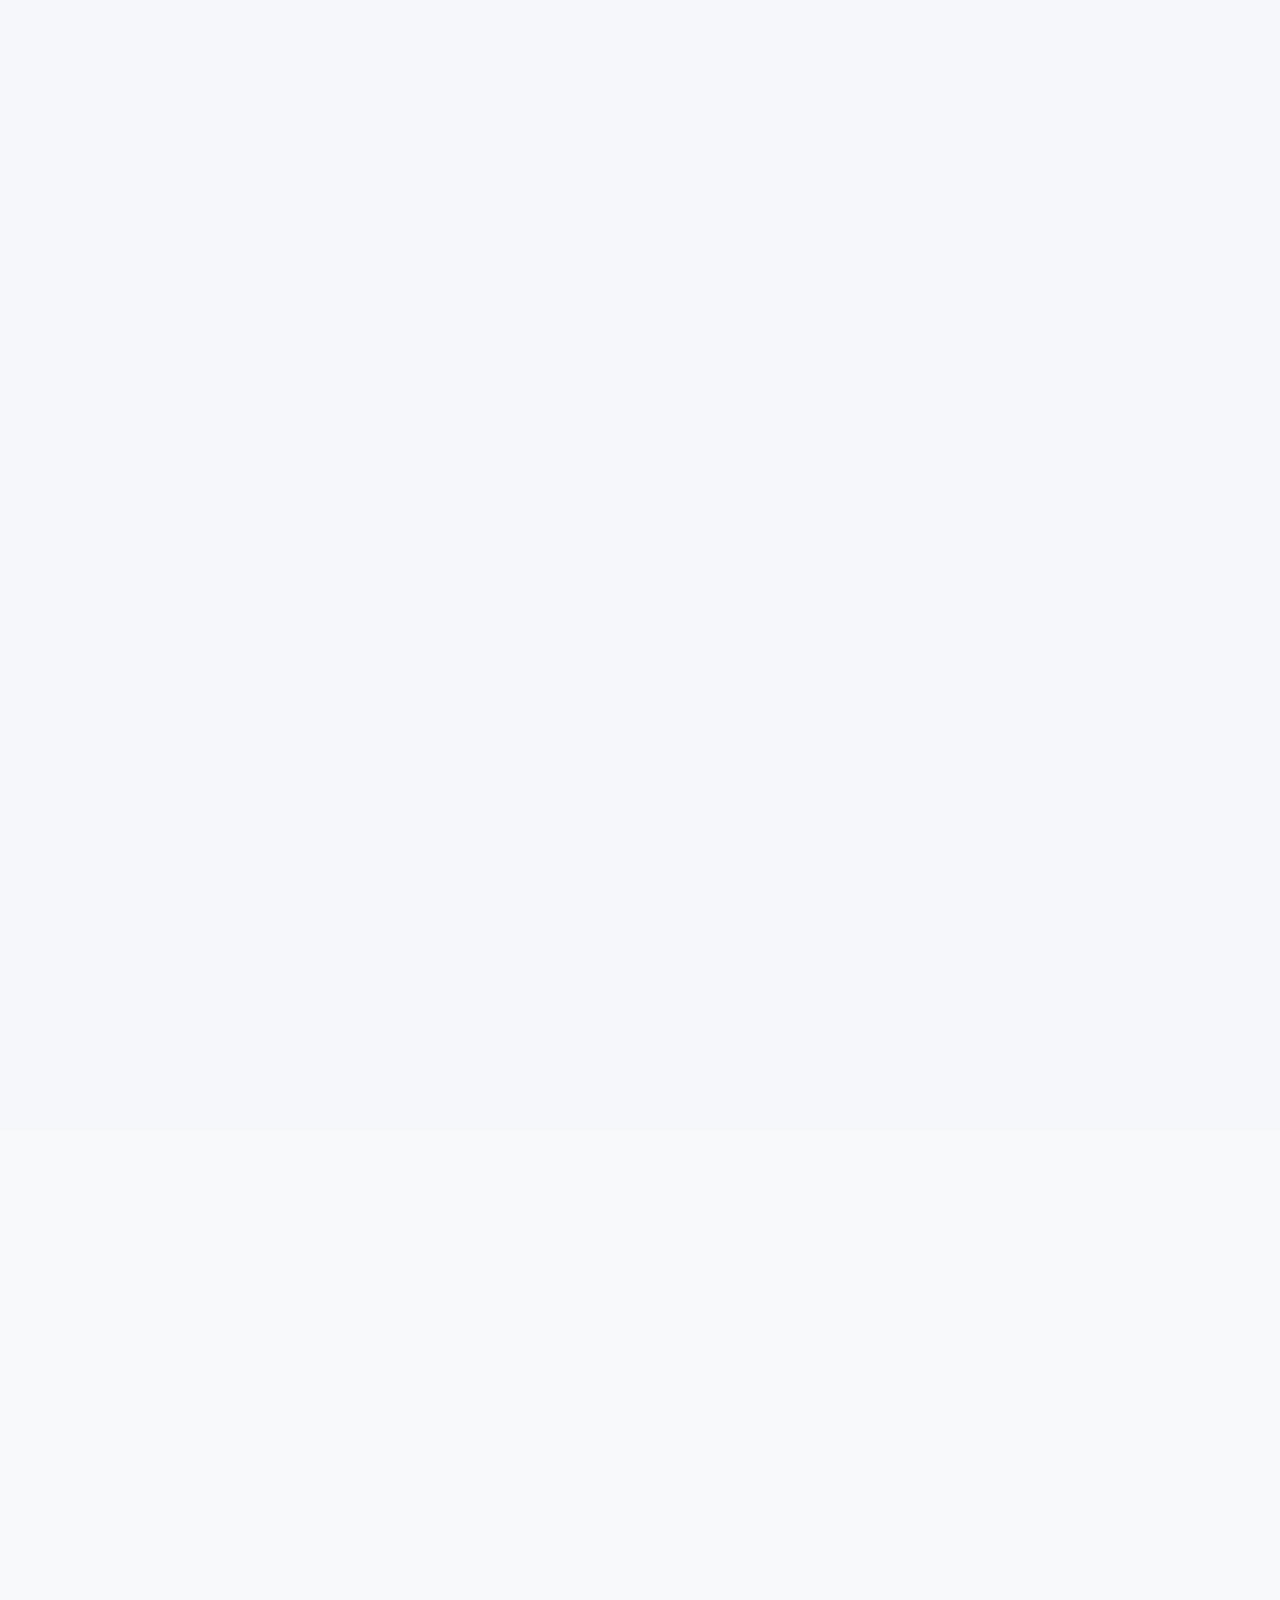
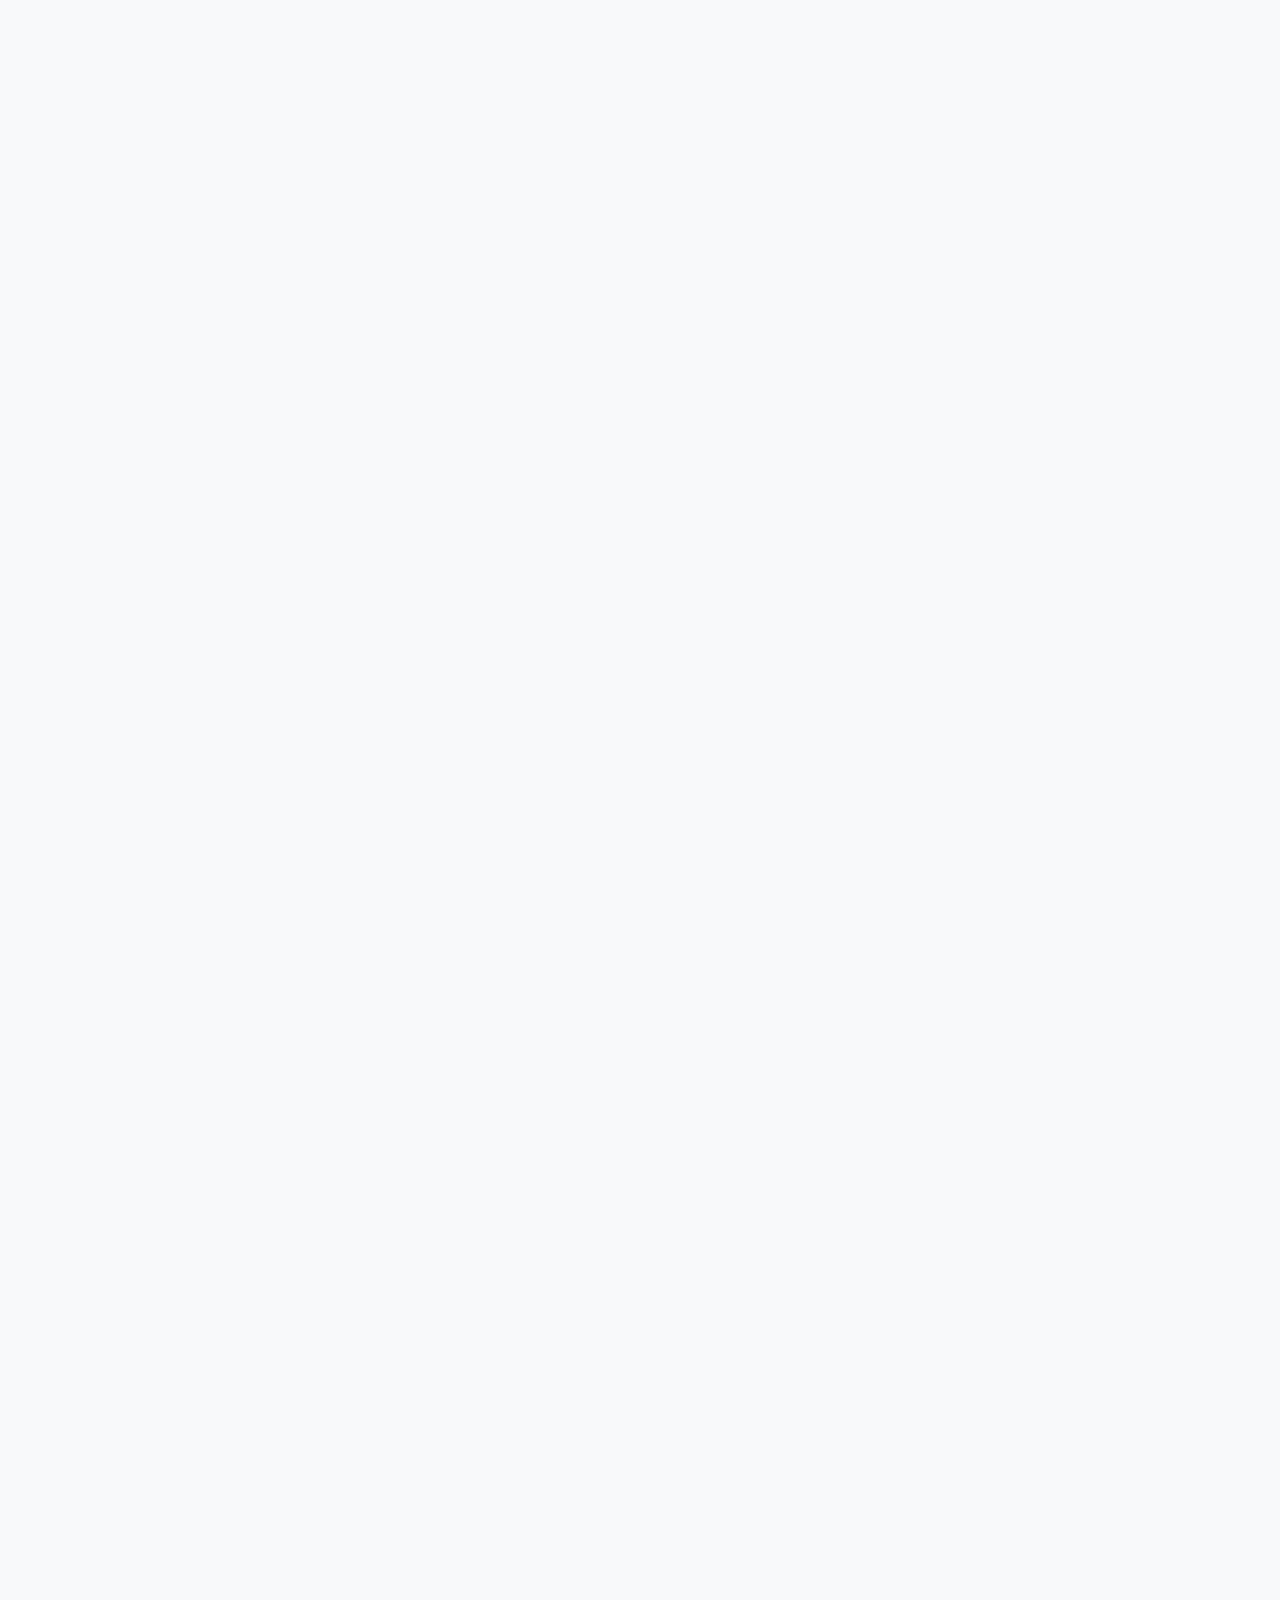
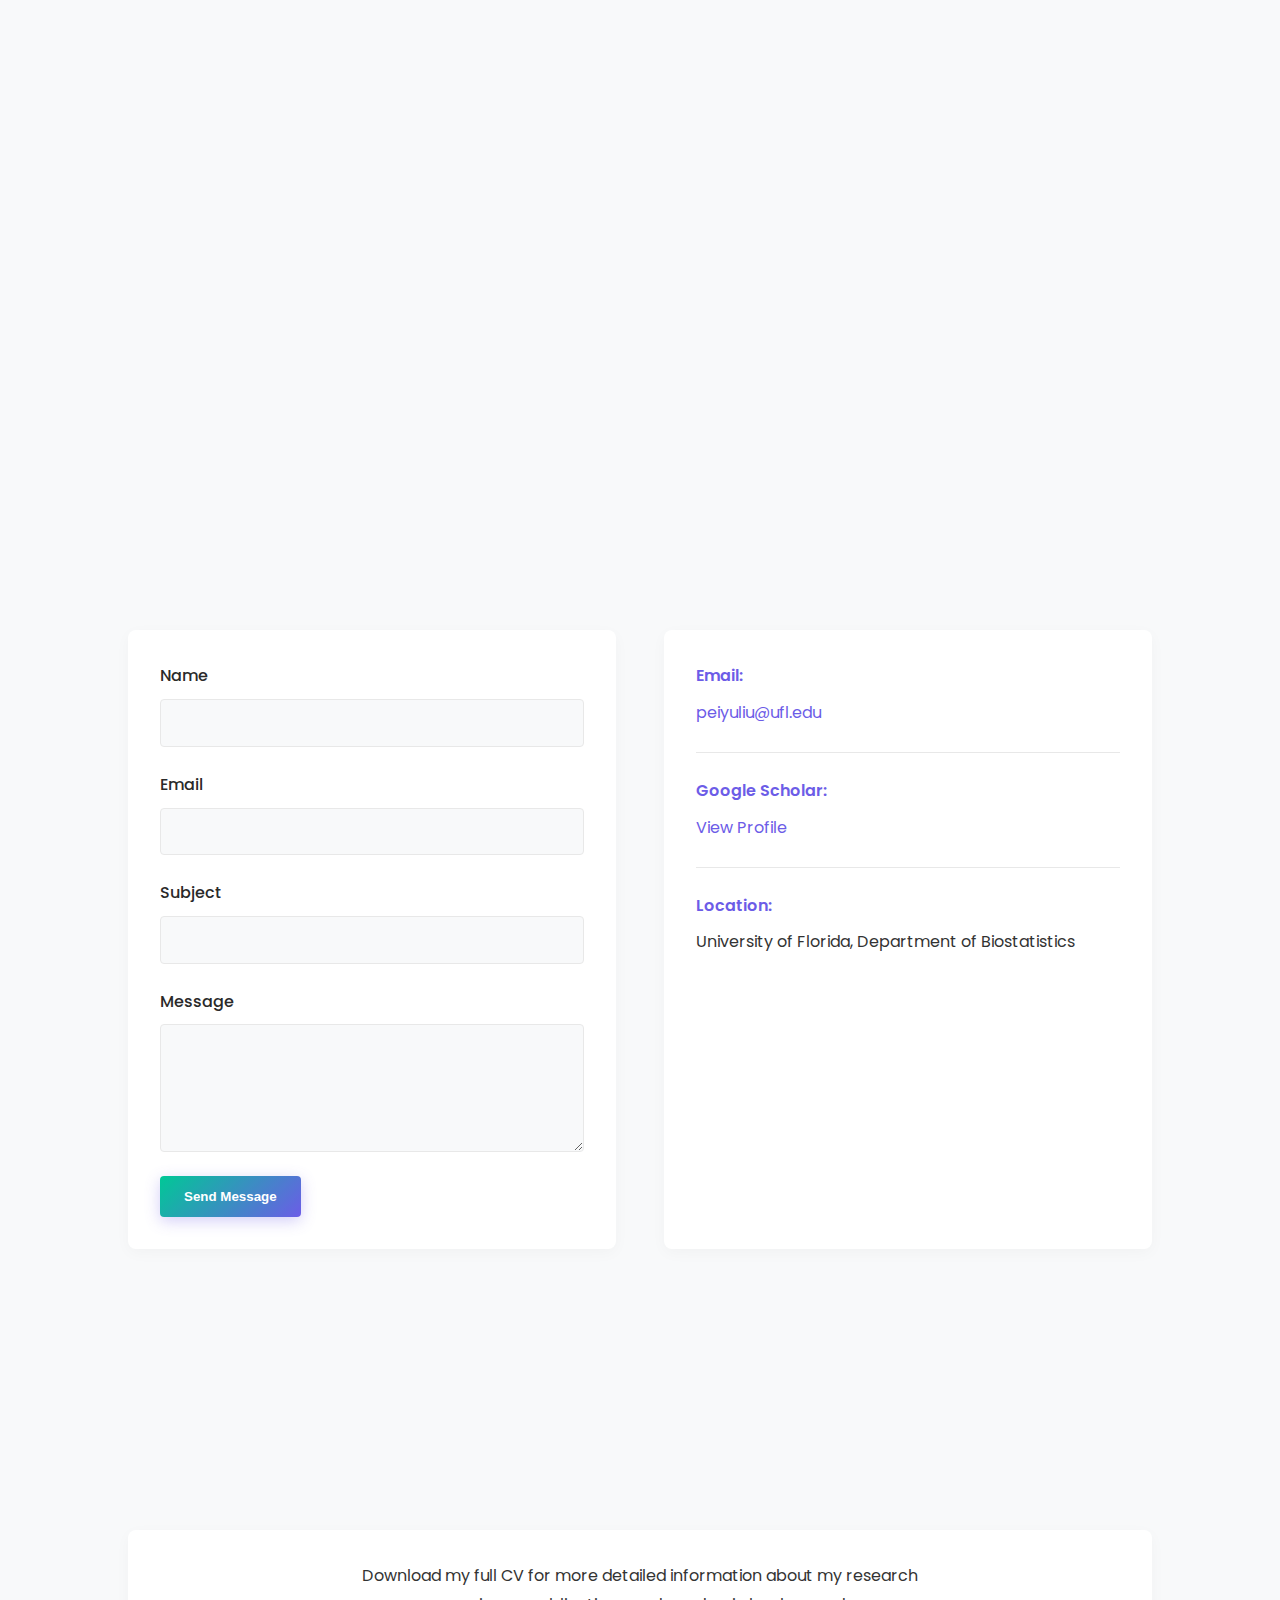
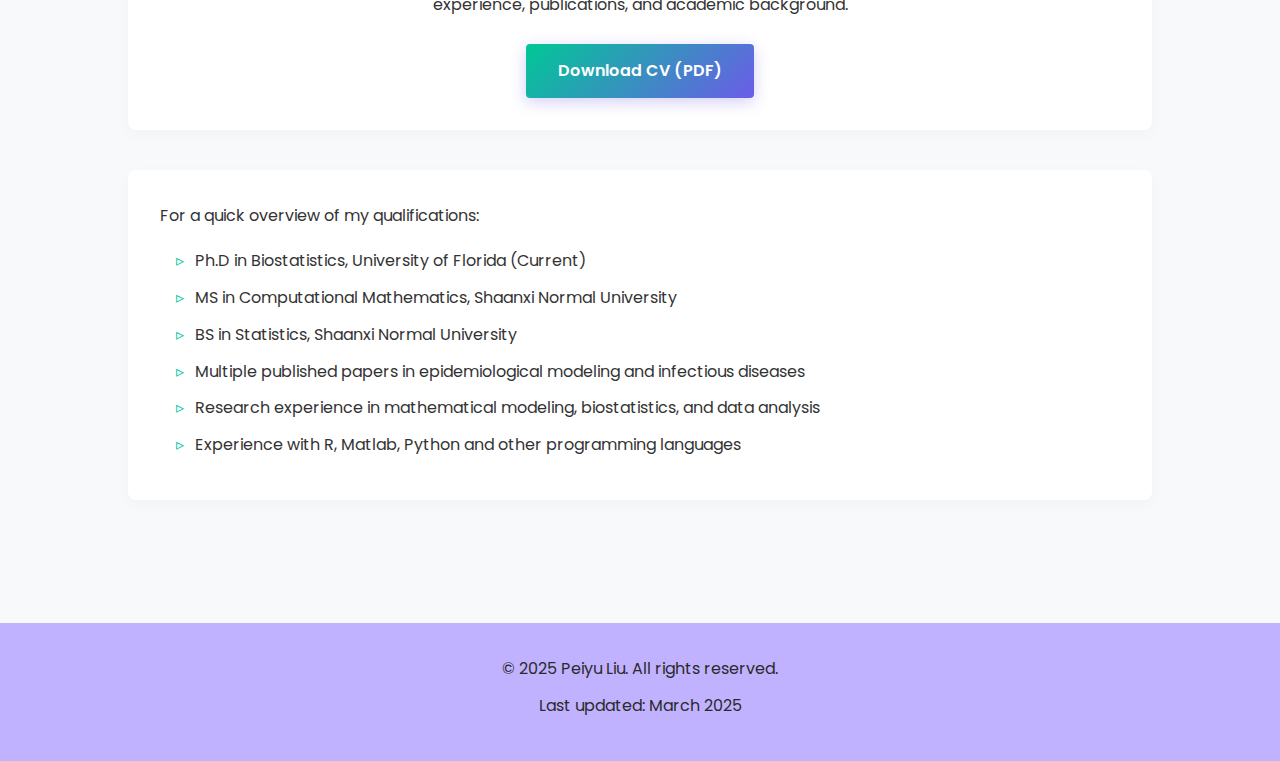
==== commit 6c97e882: "Add files via upload" ====
--- a/index.html
+++ b/index.html
@@ -10,7 +10,7 @@
     <link href="https://fonts.googleapis.com/css2?family=Poppins:wght@300;400;500;600;700&display=swap" rel="stylesheet">
     <style>
         html, body {
-            background-color: #ffffff;
+            background-color: #f5f7fa; /* Light blue-gray background */
             color: #333333;
             font-family: 'Poppins', sans-serif;
             overscroll-behavior: none;
--- a/styles.css
+++ b/styles.css
@@ -22,7 +22,7 @@
 
 body {
     font-family: 'Poppins', sans-serif;
-    background-color: var(--bg-color);
+    background-color: #f5f7fa; /* Light blue-gray background consistent with hero */
     color: var(--text-color);
     line-height: 1.8;
     overflow-x: hidden;
@@ -133,7 +133,7 @@
     padding: 0 10%;
     position: relative;
     overflow: hidden;
-    background-color: var(--bg-color);
+    background-color: #f5f7fa; /* Light blue-gray background */
 }
 
 .hero::before {
@@ -145,7 +145,7 @@
     background: radial-gradient(circle, var(--primary-light) 0%, rgba(255,255,255,0) 70%);
     top: -200px;
     right: -200px;
-    opacity: 0.3;
+    opacity: 0.1; /* Reduced opacity */
     z-index: -1;
 }
 
@@ -158,7 +158,7 @@
     background: radial-gradient(circle, var(--accent-light) 0%, rgba(255,255,255,0) 70%);
     bottom: -100px;
     left: -100px;
-    opacity: 0.3;
+    opacity: 0.1; /* Reduced opacity */
     z-index: -1;
 }
 
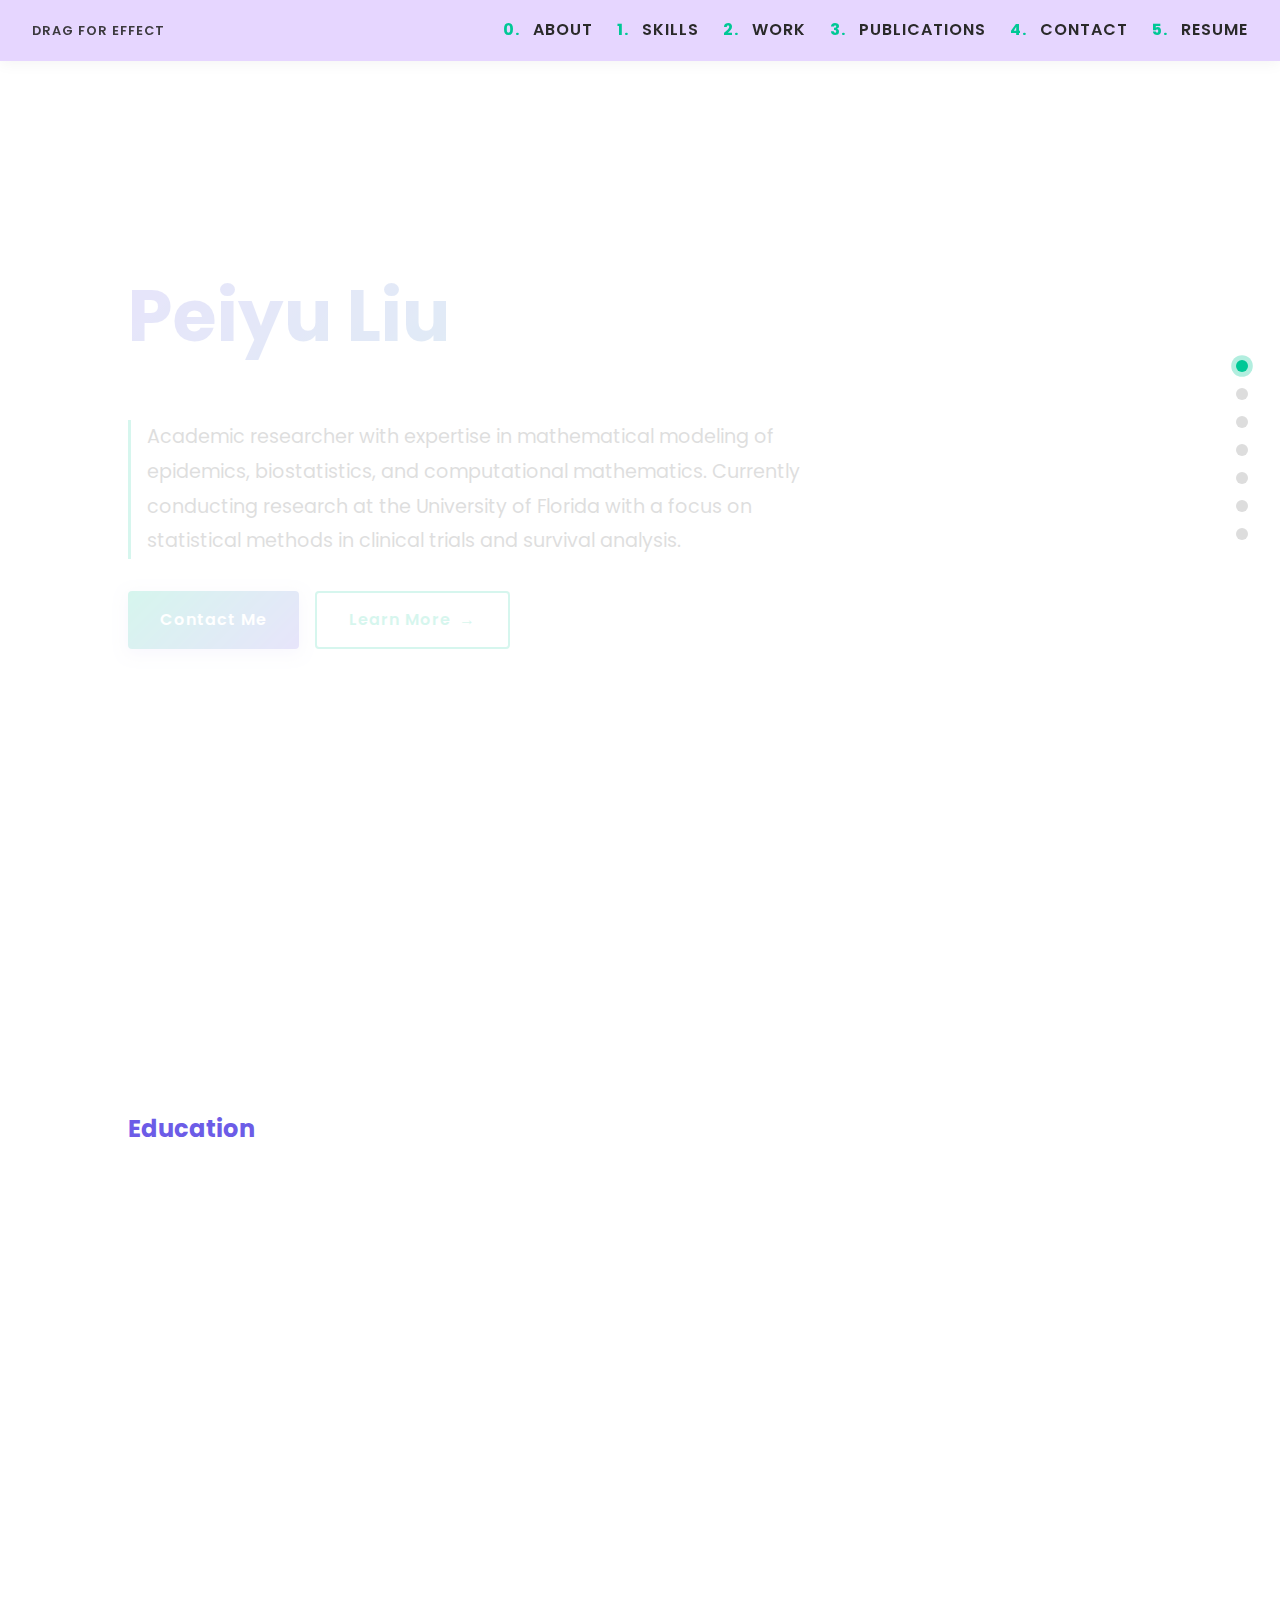
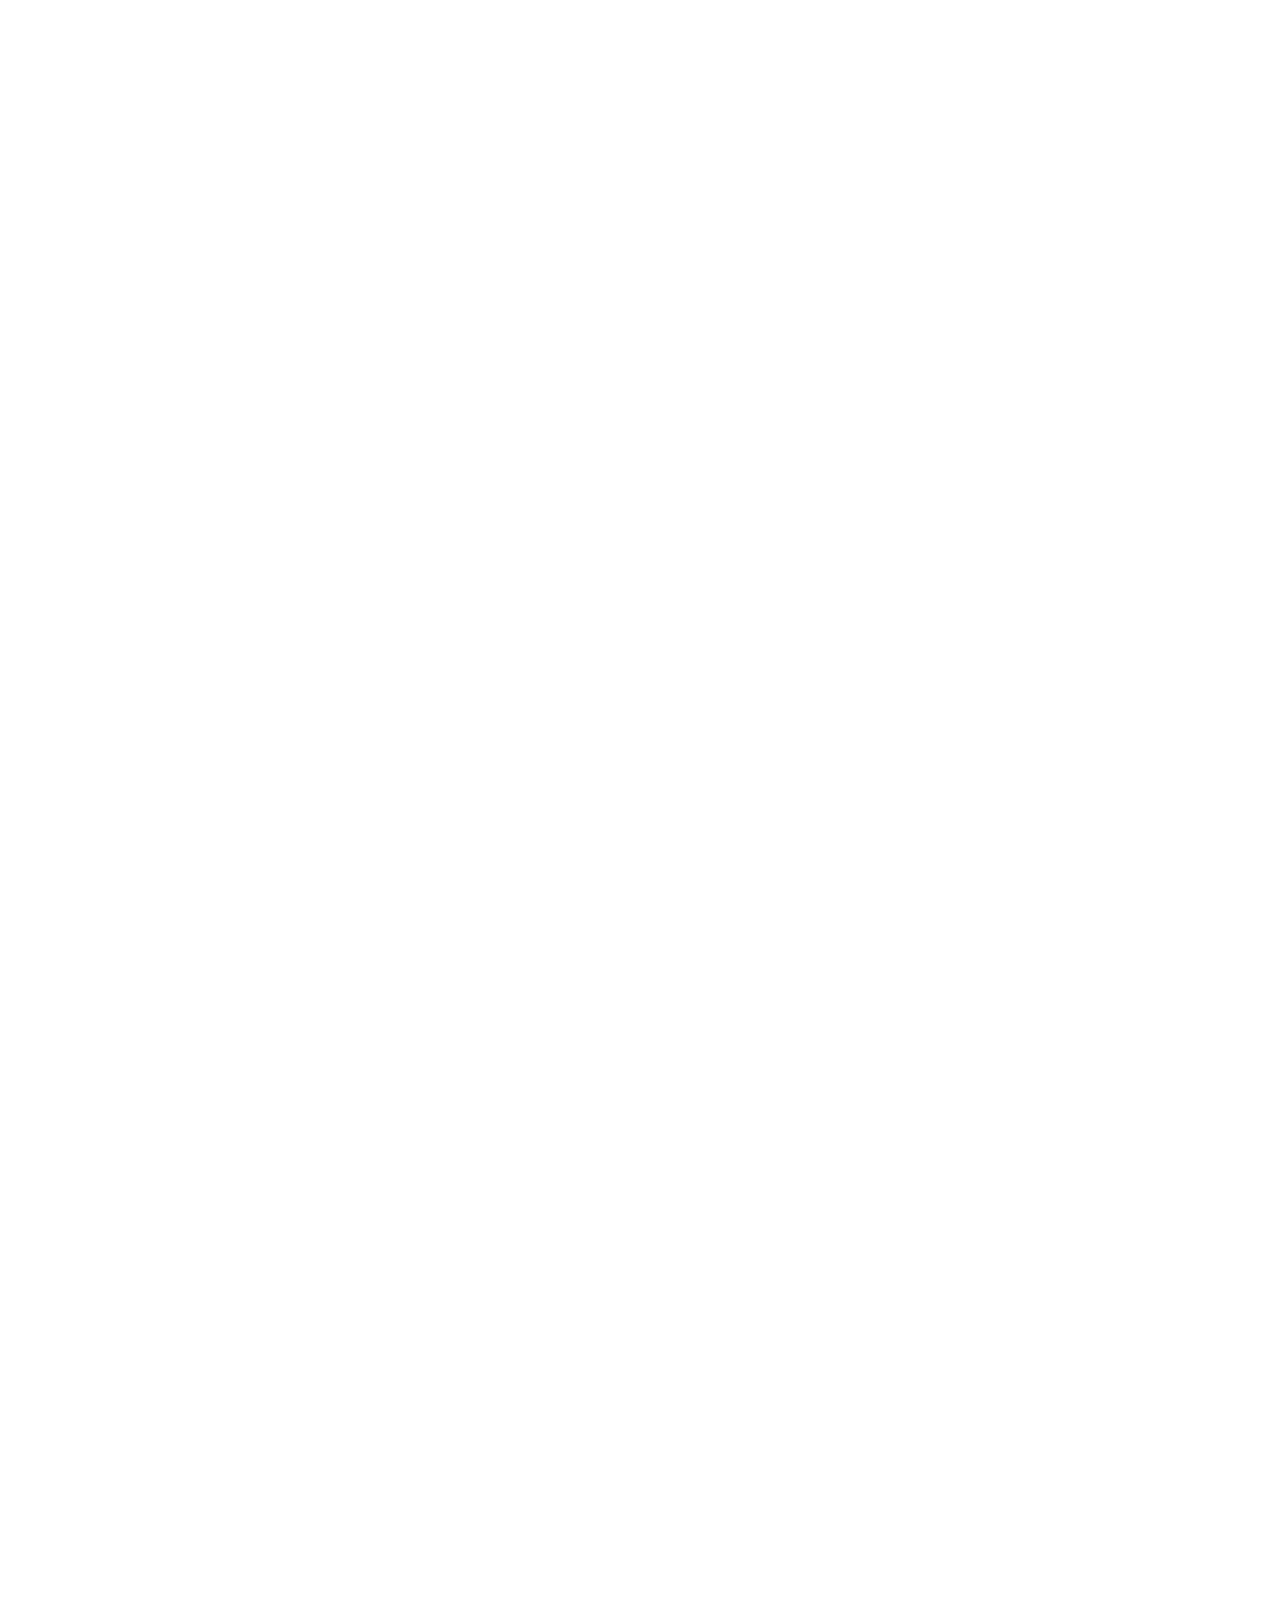
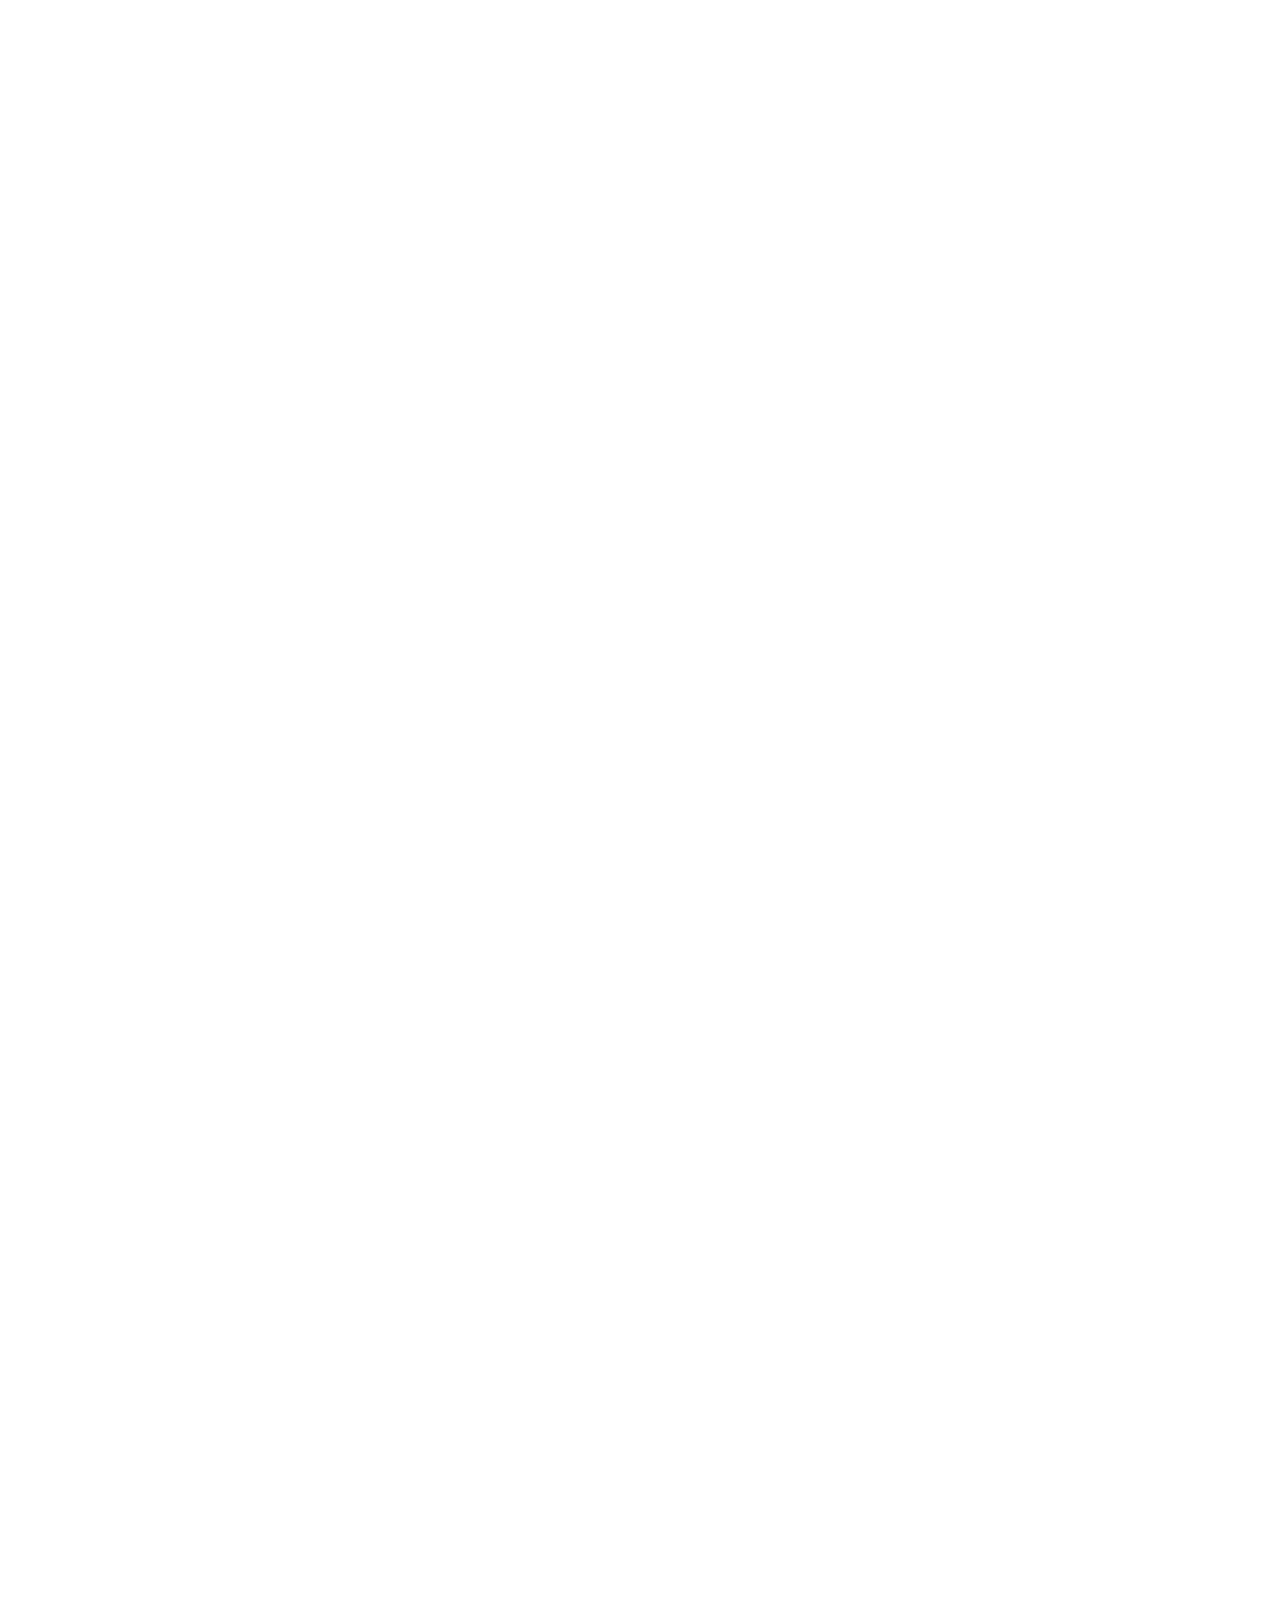
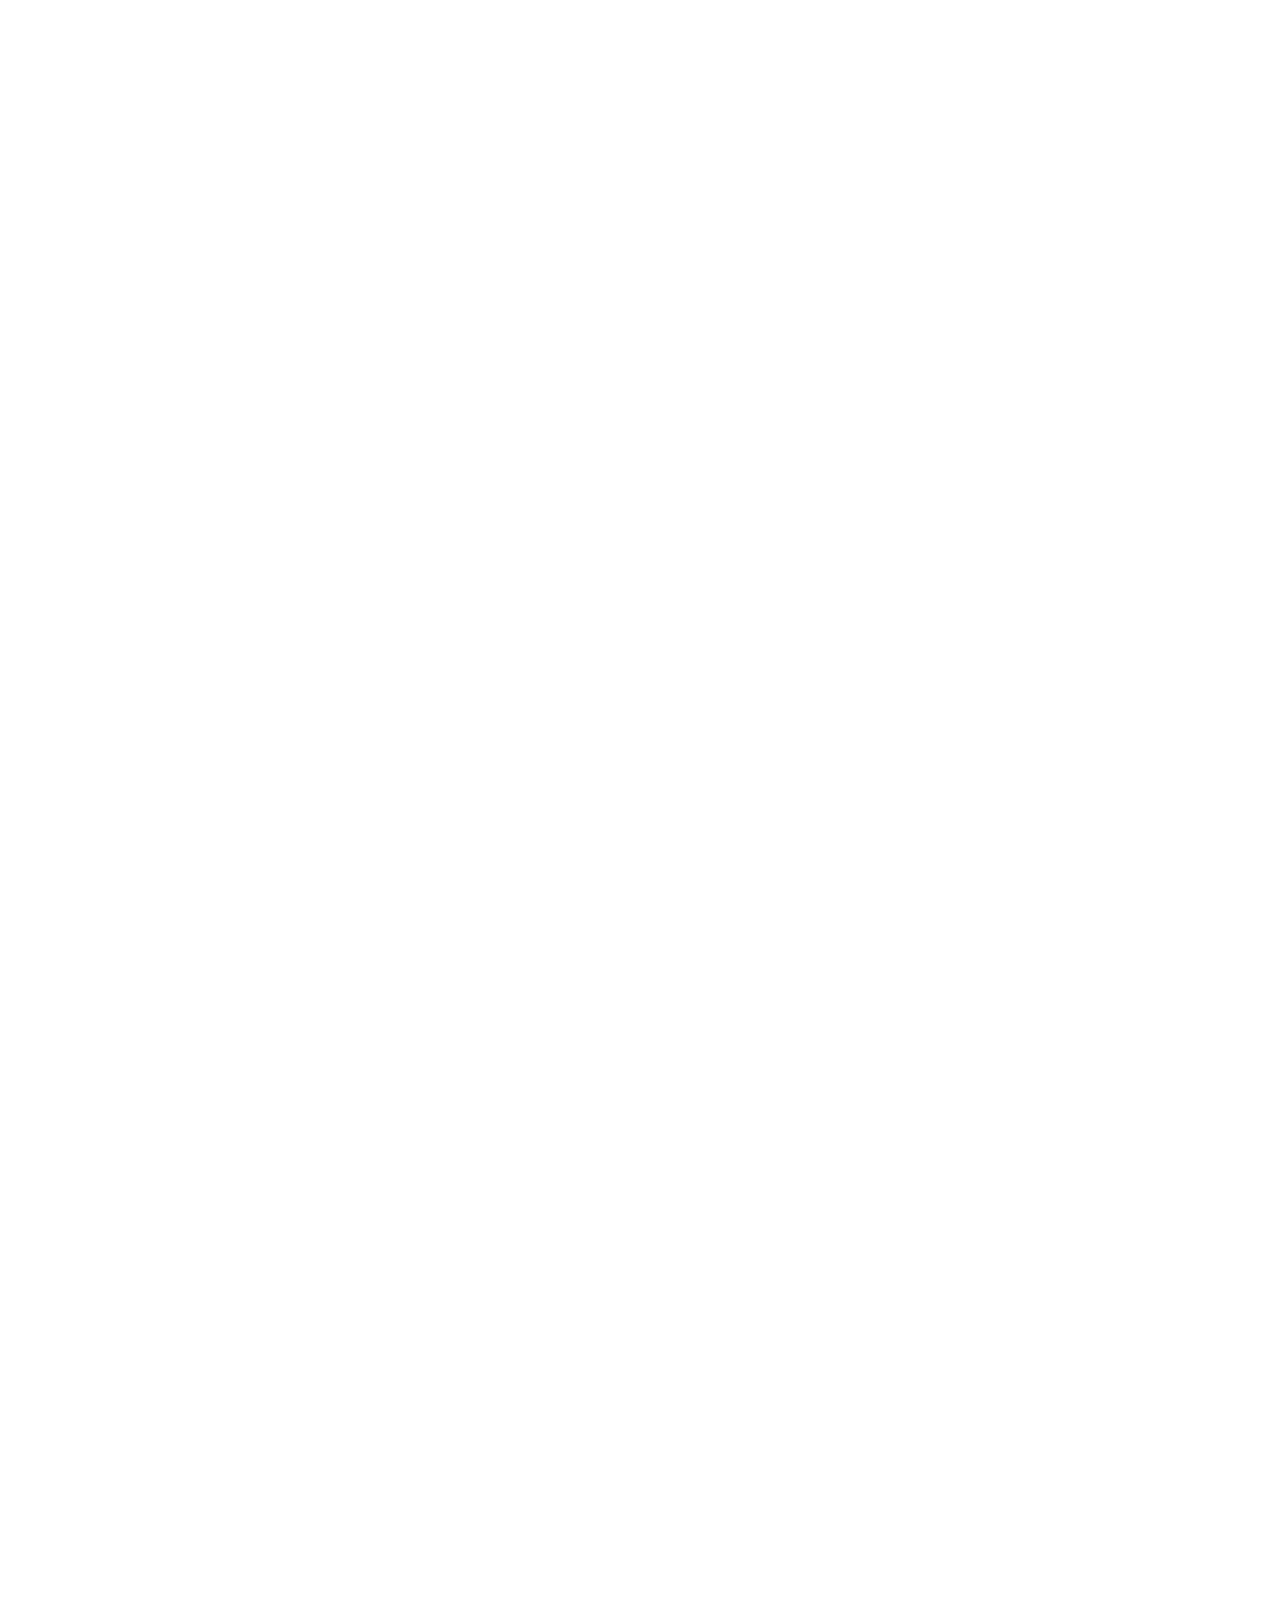
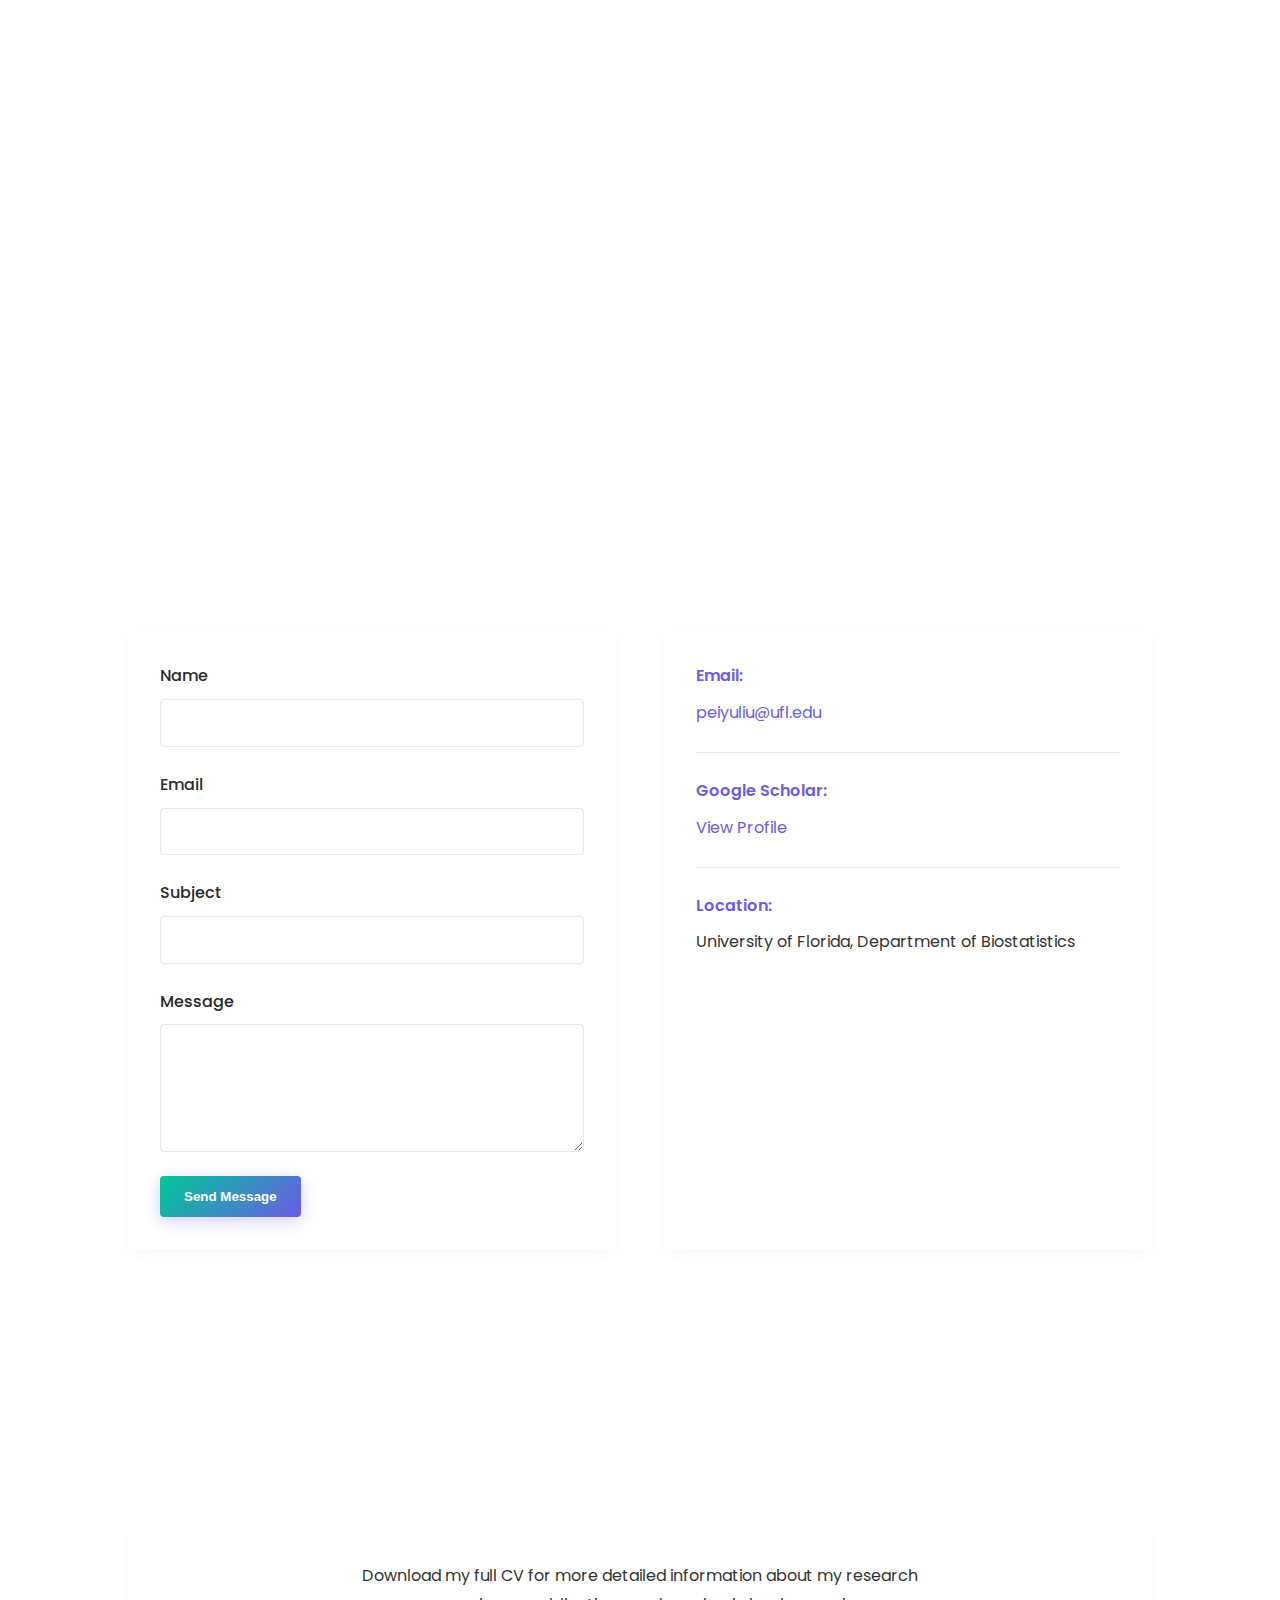
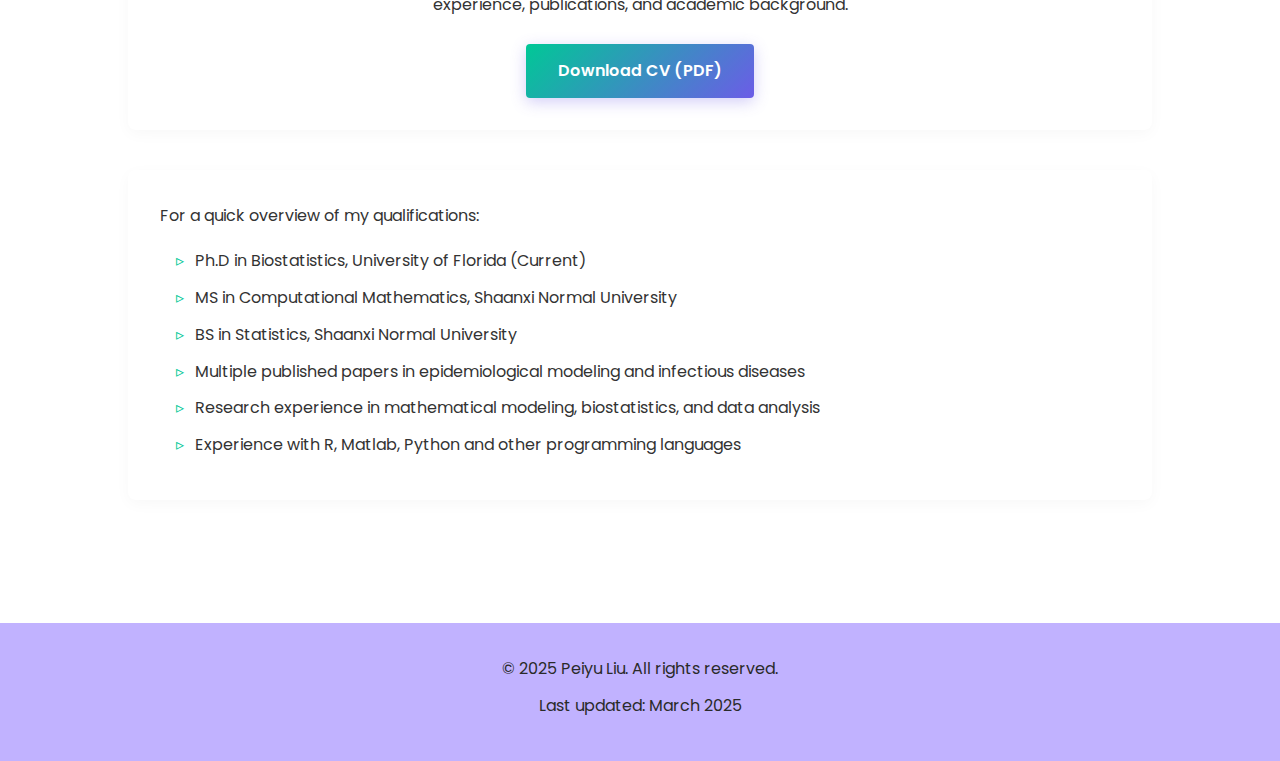
==== commit 7b841cdd: "Add files via upload" ====
--- a/index.html
+++ b/index.html
@@ -10,13 +10,19 @@
     <link href="https://fonts.googleapis.com/css2?family=Poppins:wght@300;400;500;600;700&display=swap" rel="stylesheet">
     <style>
         html, body {
-            background-color: #f5f7fa; /* Light blue-gray background */
+            background-color: #ffffff; /* Fixed white background */
             color: #333333;
             font-family: 'Poppins', sans-serif;
             overscroll-behavior: none;
         }
         header {
             background-color: #e6d6ff;
+        }
+        section {
+            background-color: #ffffff !important; /* Force white background on all sections */
+        }
+        section:nth-child(even) {
+            background-color: #ffffff !important; /* Keep even sections white as well */
         }
     </style>
 </head>
--- a/styles.css
+++ b/styles.css
@@ -7,8 +7,8 @@
     --accent-light: #7fffce; /* Lighter green */
     --text-color: #2a2a2a;
     --text-light: #666666;
-    --bg-color: #ffffff;
-    --bg-light: #f8f9fa;
+    --bg-color: #ffffff; /* Fixed white background */
+    --bg-light: #ffffff; /* Fixed white background */
     --card-bg: #ffffff;
     --border-color: #e8e8e8;
 }
@@ -22,7 +22,7 @@
 
 body {
     font-family: 'Poppins', sans-serif;
-    background-color: #f5f7fa; /* Light blue-gray background consistent with hero */
+    background-color: #ffffff; /* Fixed white background */
     color: var(--text-color);
     line-height: 1.8;
     overflow-x: hidden;
@@ -133,7 +133,7 @@
     padding: 0 10%;
     position: relative;
     overflow: hidden;
-    background-color: #f5f7fa; /* Light blue-gray background */
+    background-color: #ffffff; /* Fixed white background */
 }
 
 .hero::before {
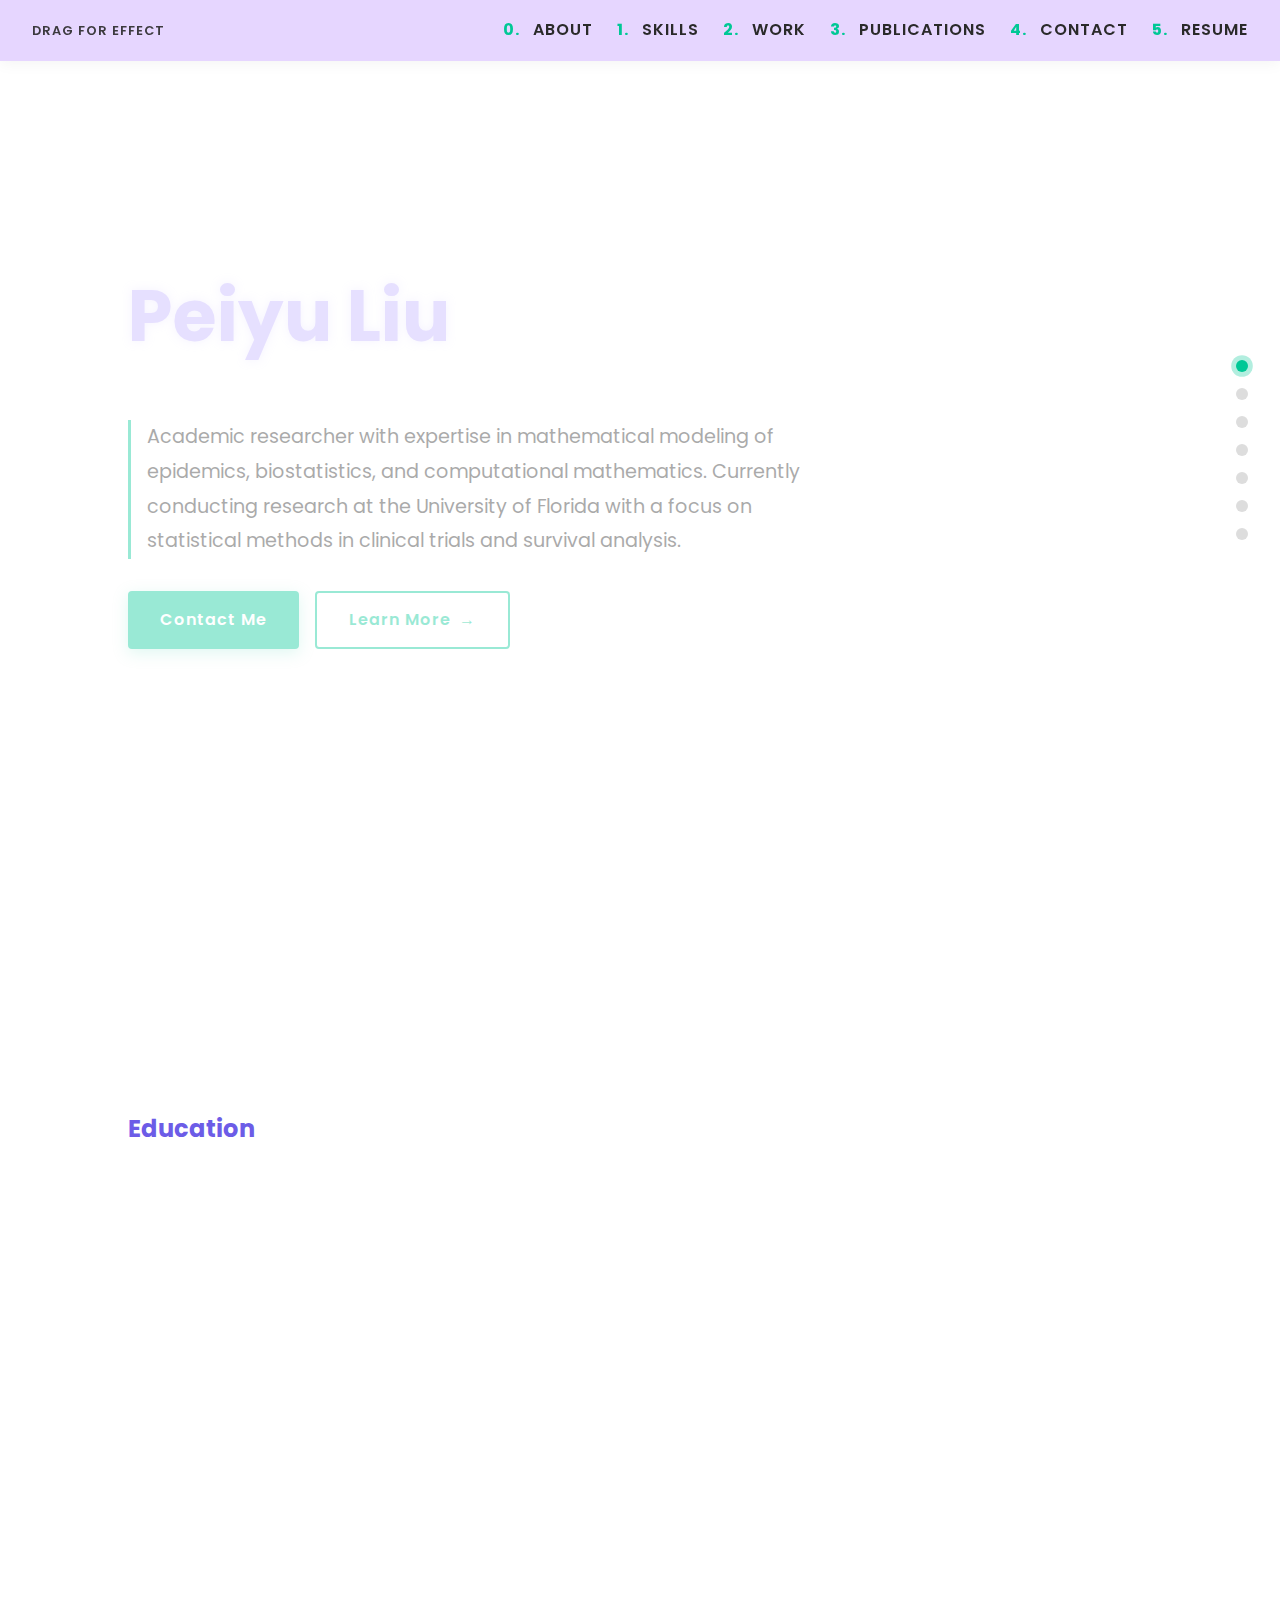
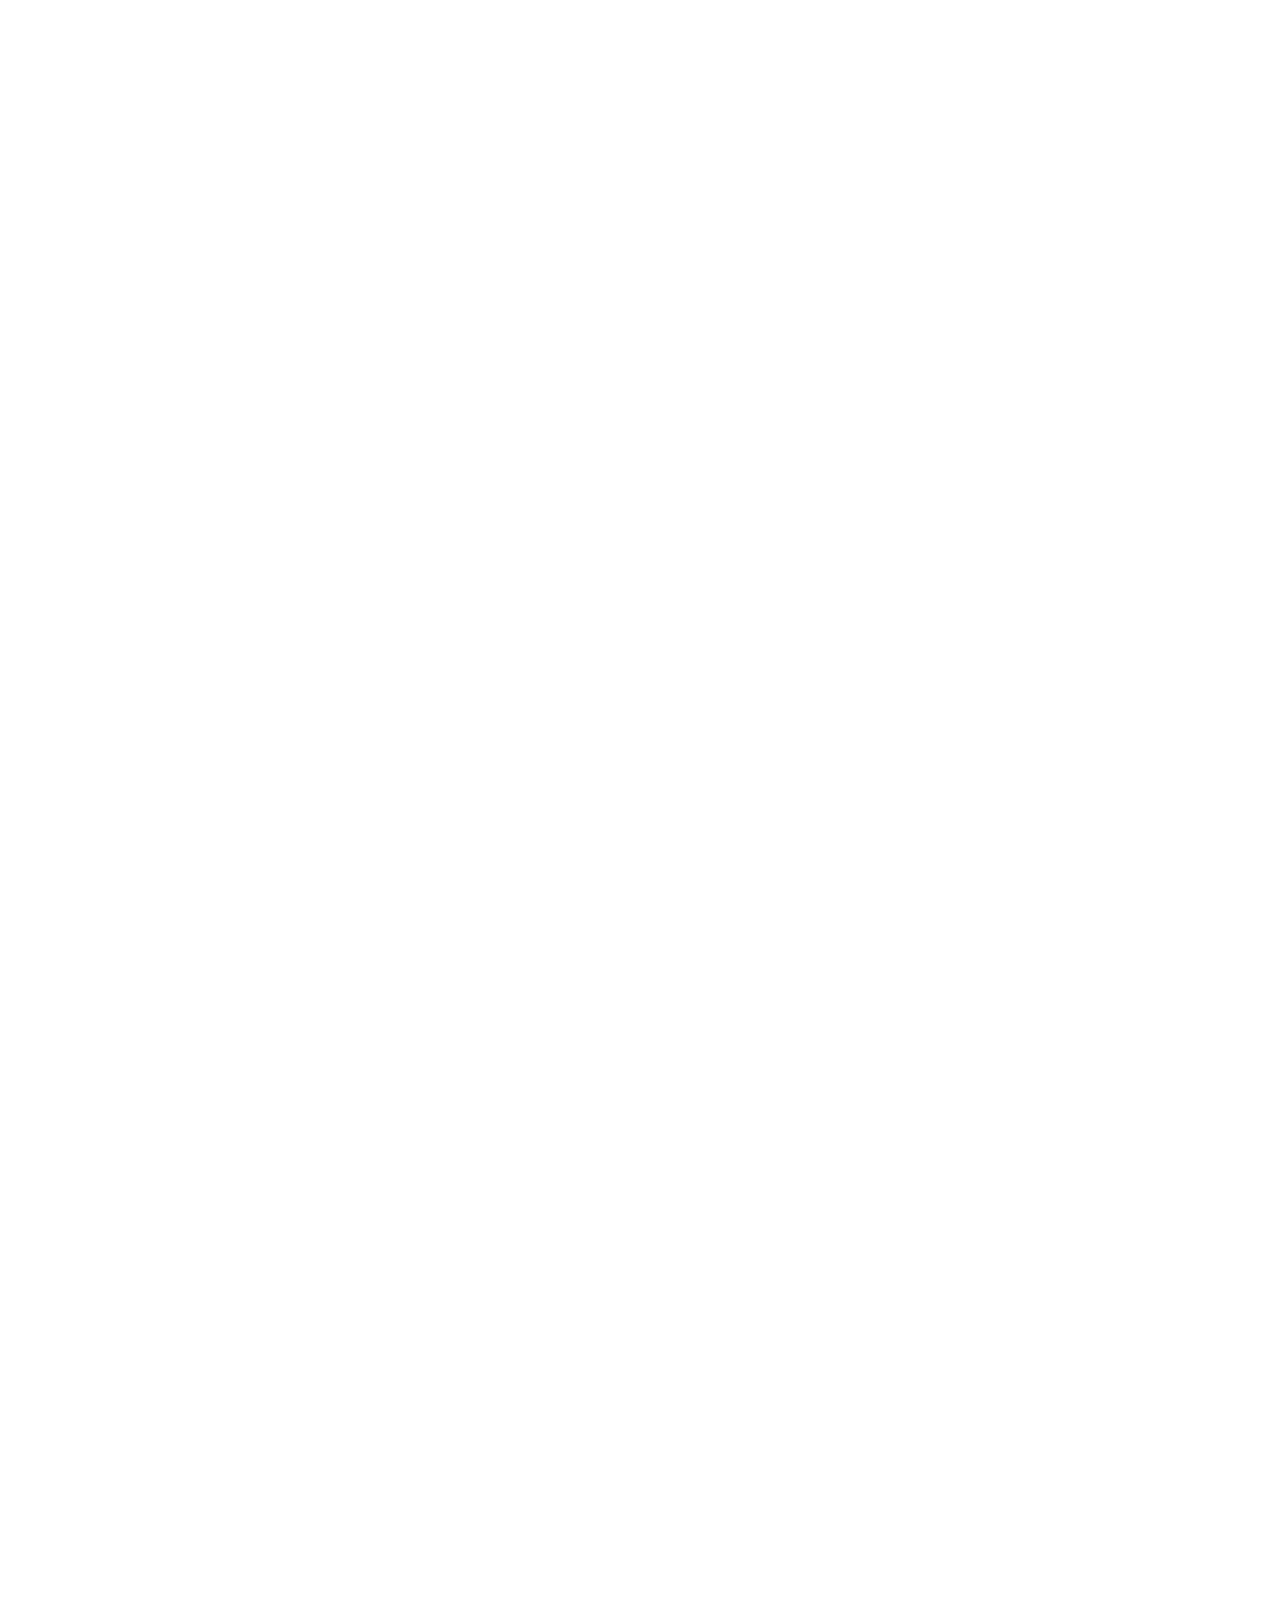
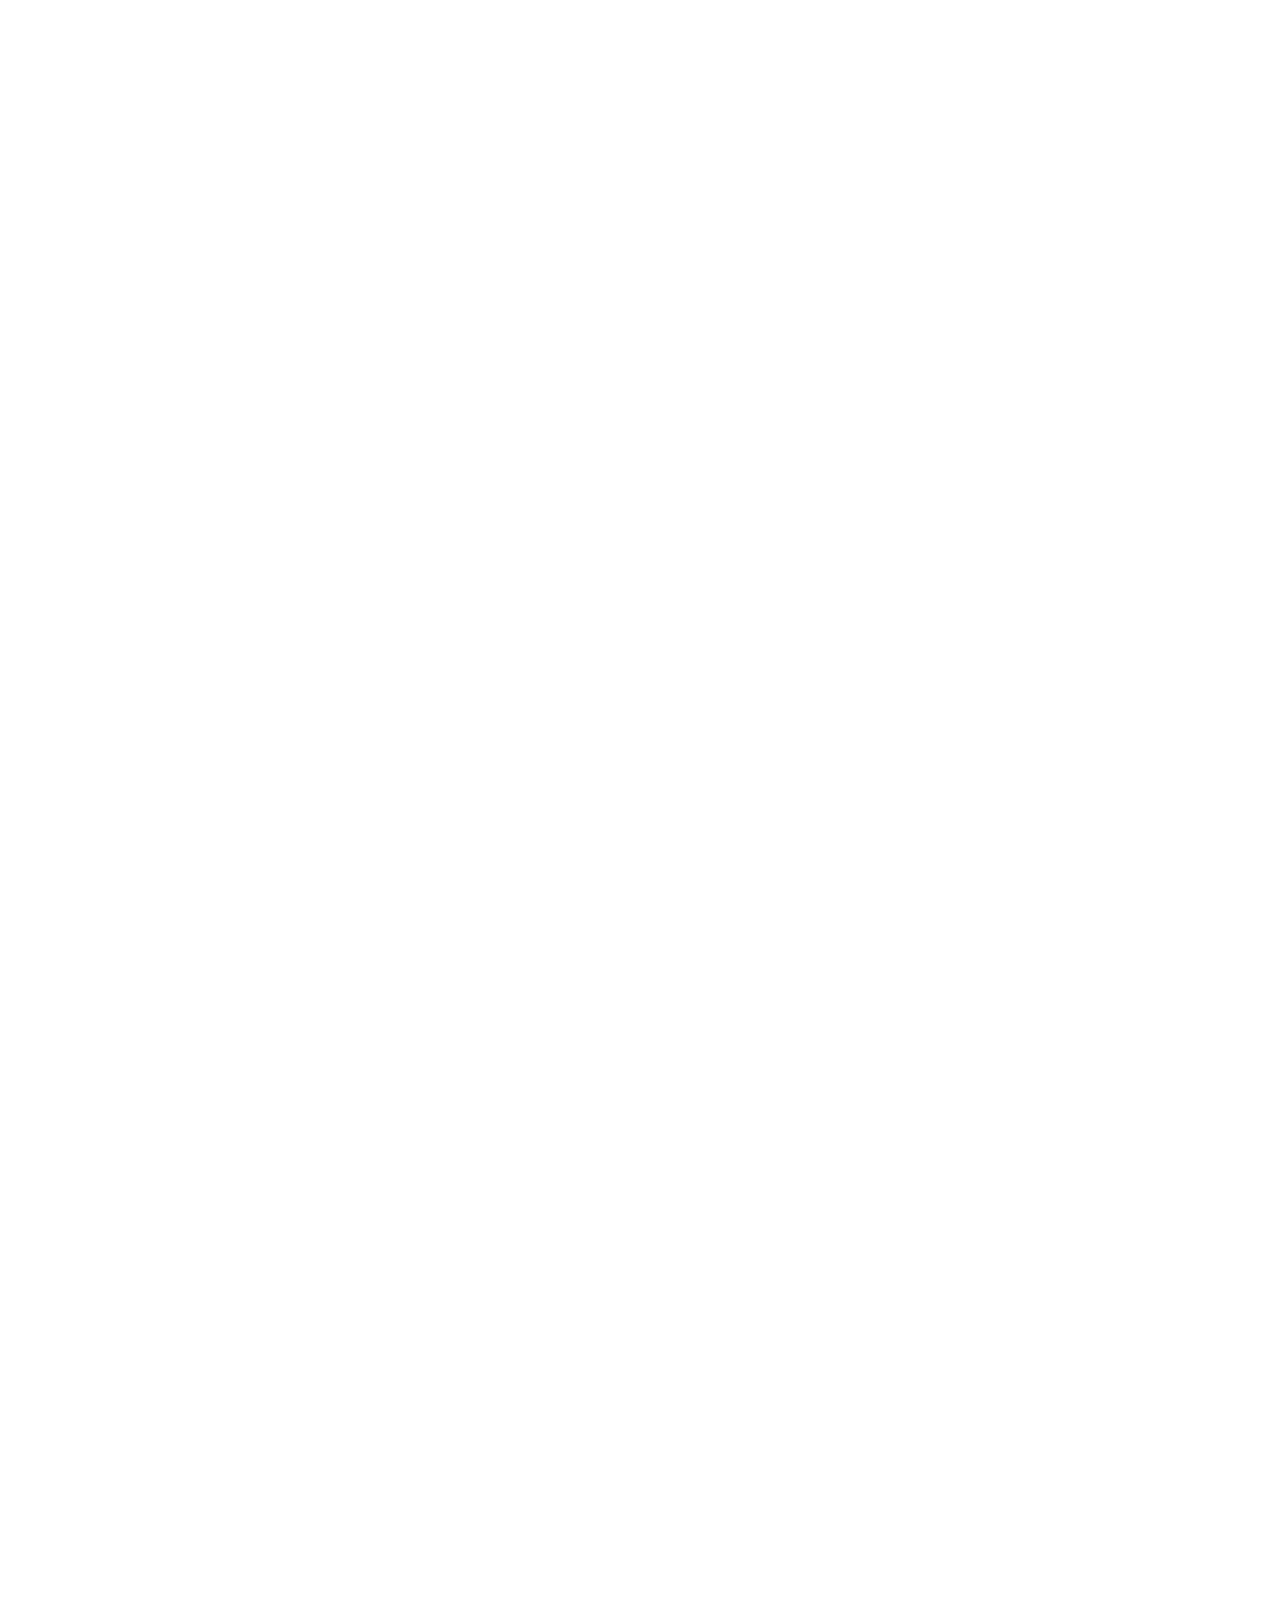
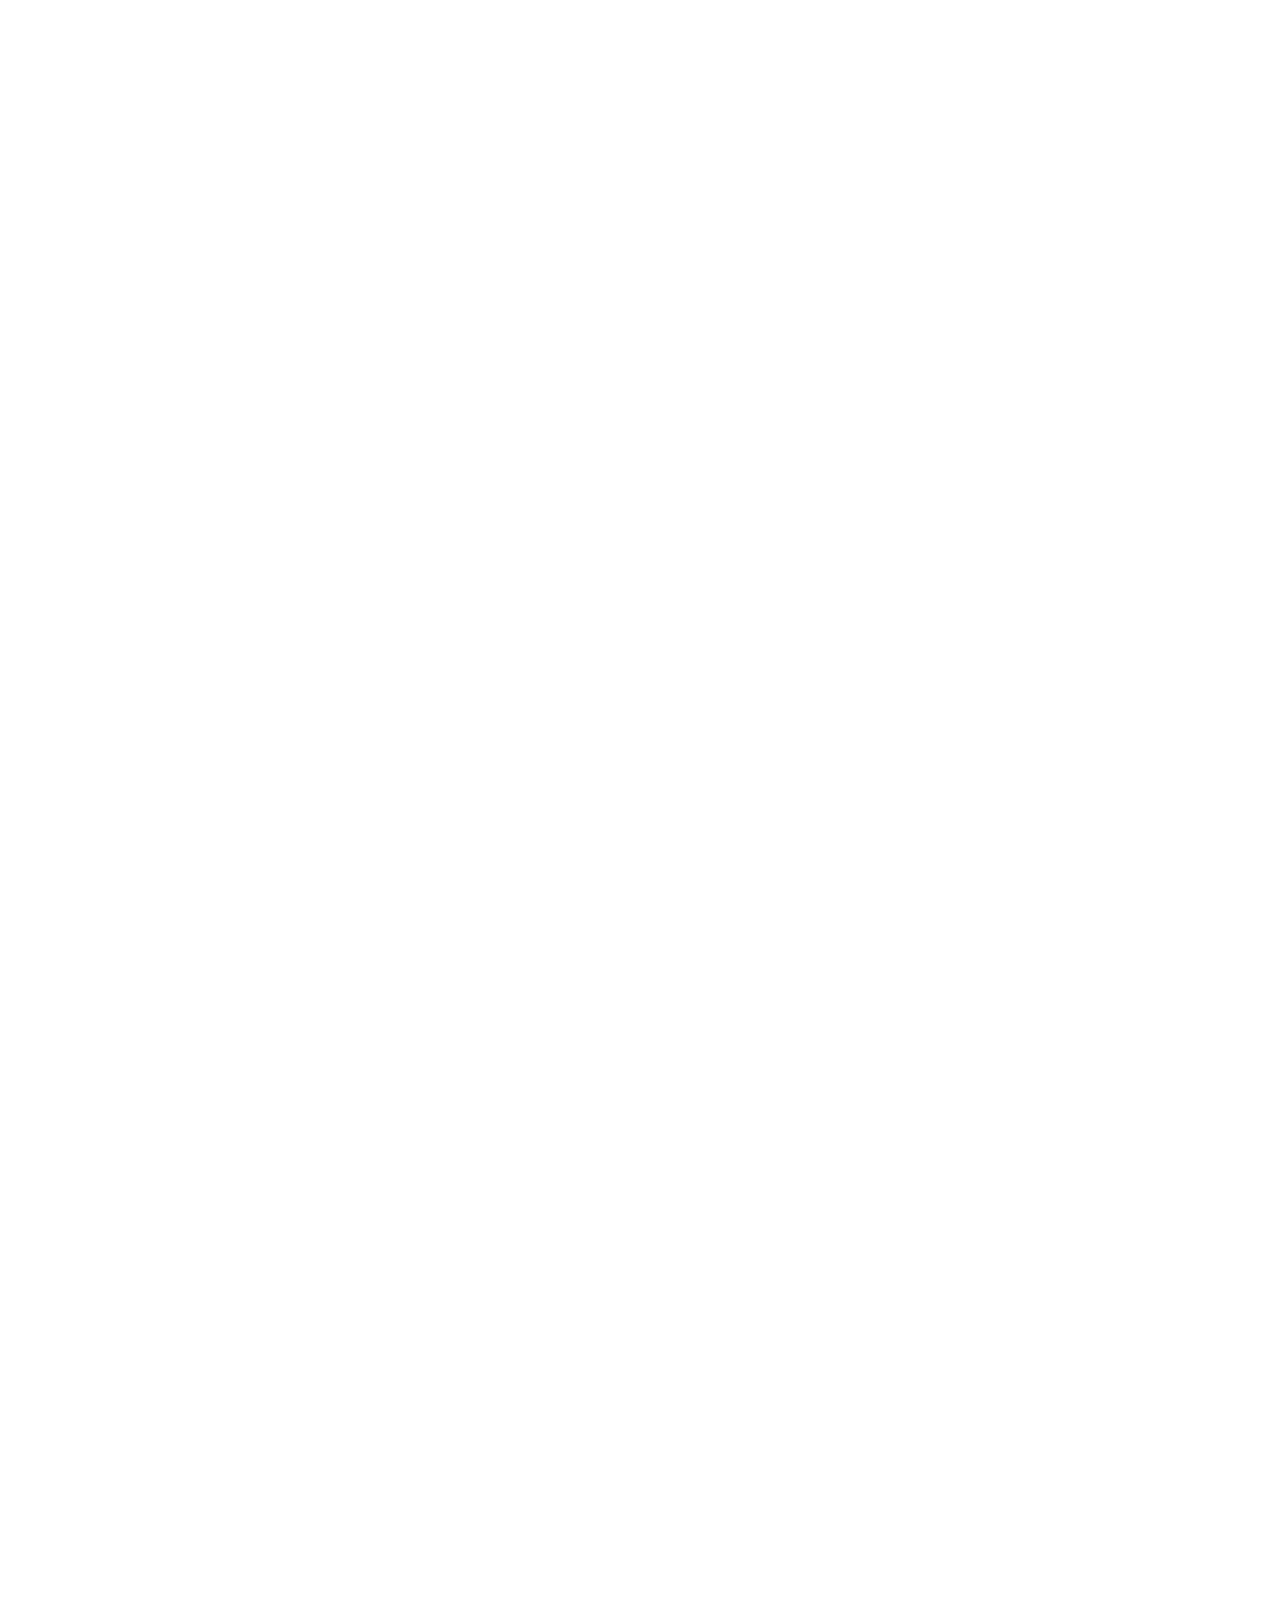
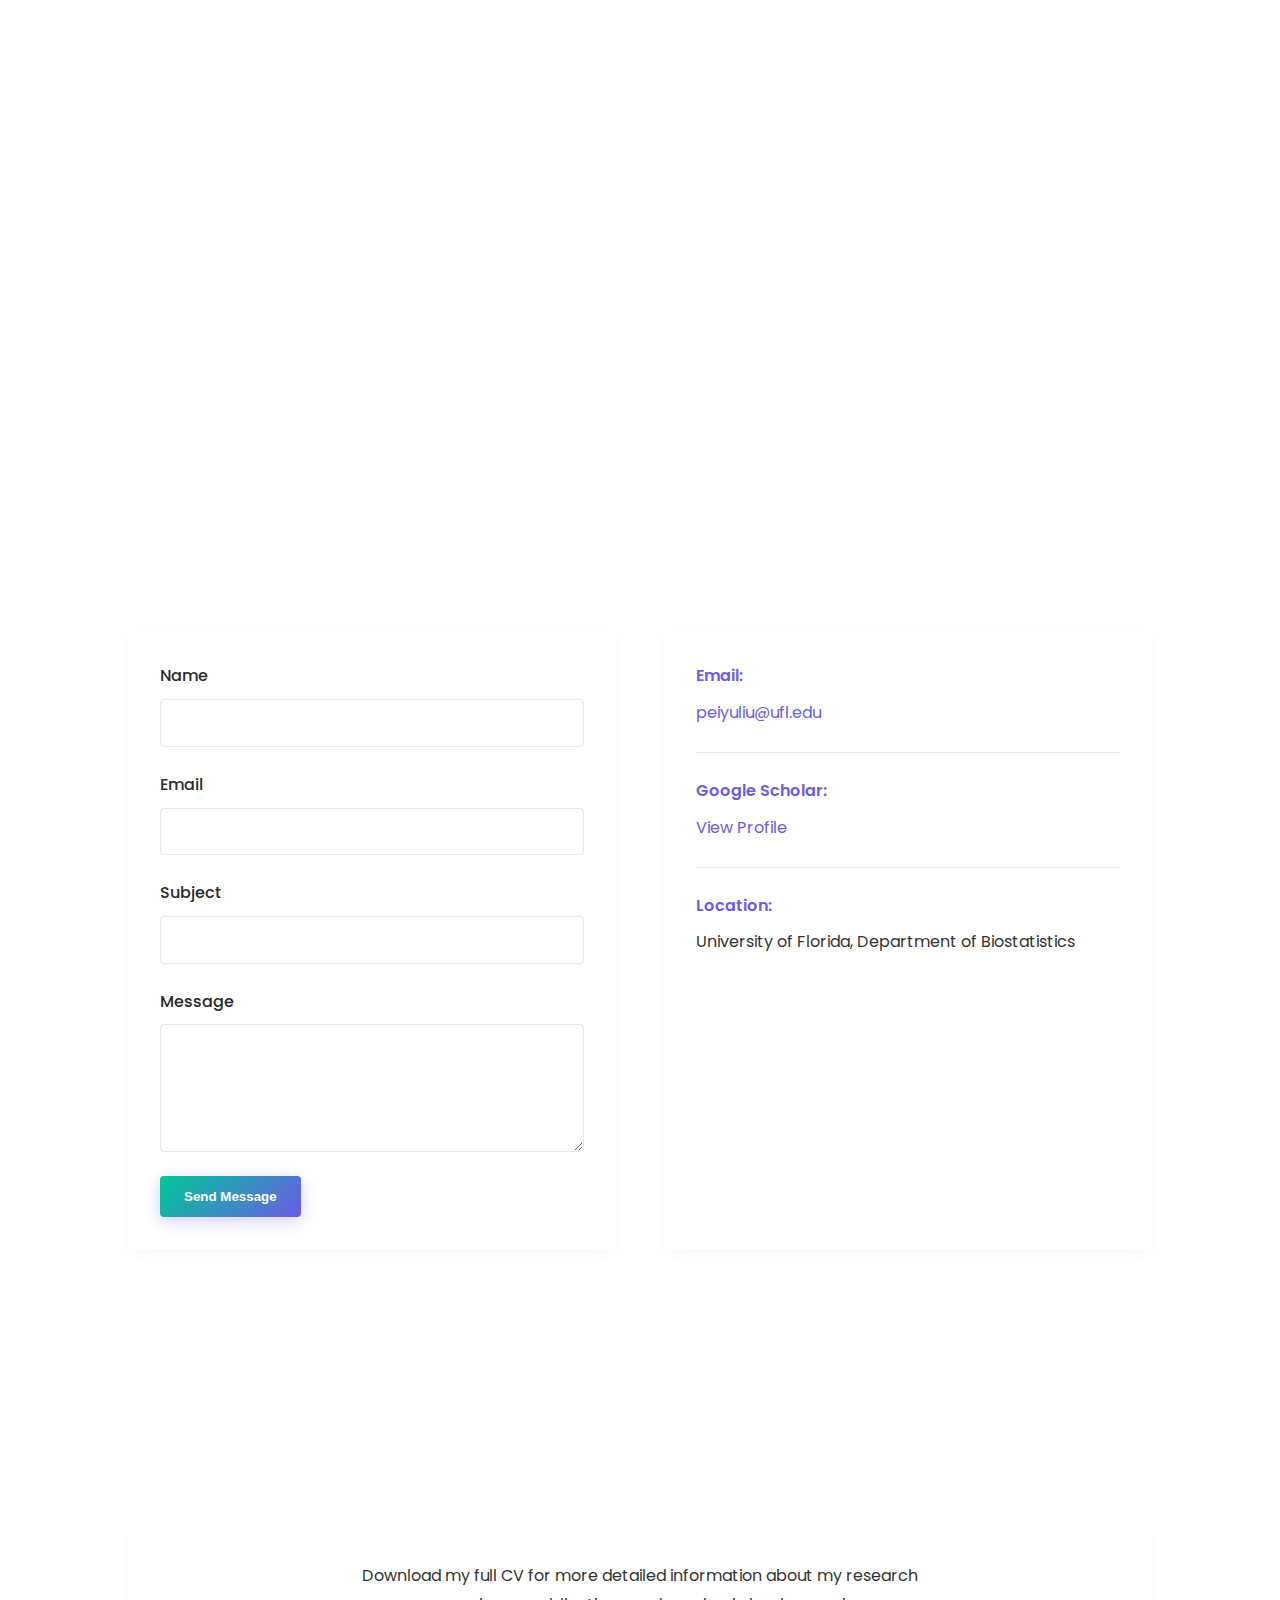
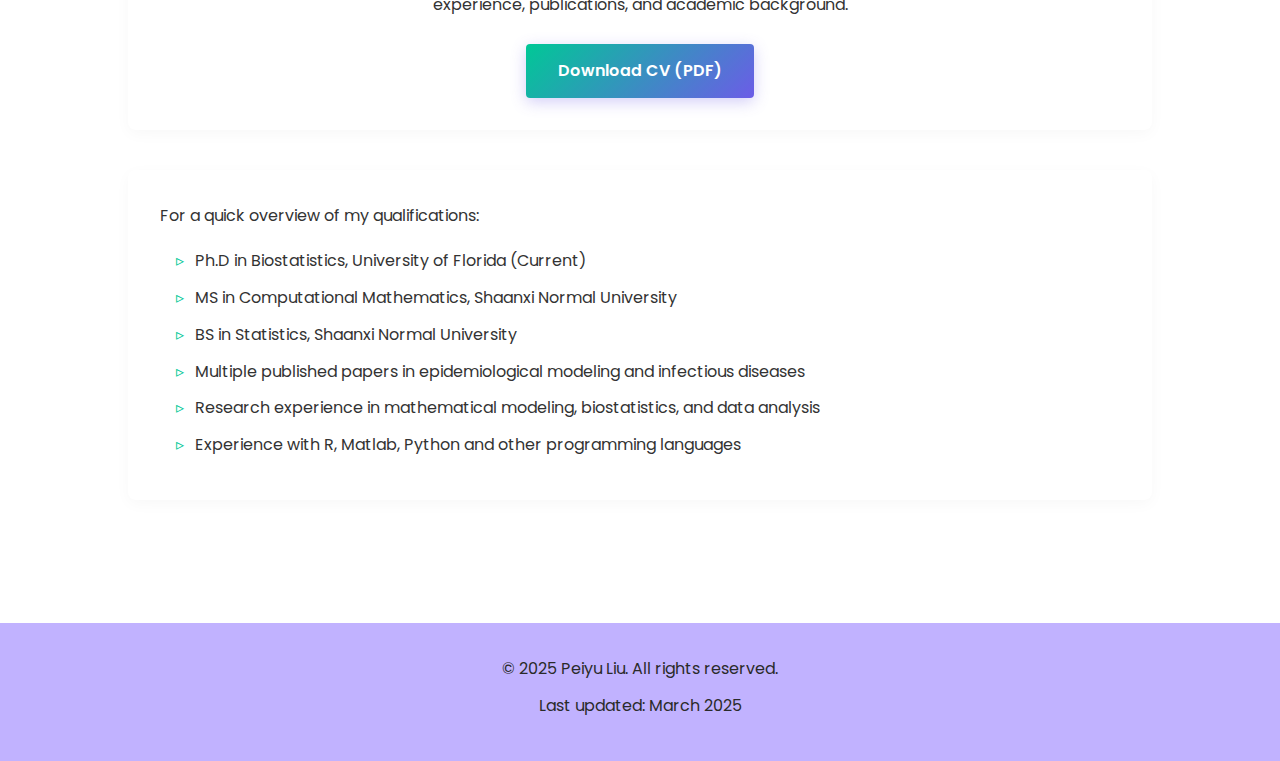
==== commit ccb8d8e9: "Add files via upload" ====
--- a/index.html
+++ b/index.html
@@ -10,7 +10,7 @@
     <link href="https://fonts.googleapis.com/css2?family=Poppins:wght@300;400;500;600;700&display=swap" rel="stylesheet">
     <style>
         html, body {
-            background-color: #ffffff; /* Fixed white background */
+            background-color: #ffffff !important; /* Force white background */
             color: #333333;
             font-family: 'Poppins', sans-serif;
             overscroll-behavior: none;
@@ -23,6 +23,30 @@
         }
         section:nth-child(even) {
             background-color: #ffffff !important; /* Keep even sections white as well */
+        }
+        
+        /* Additional fixes for text clarity */
+        .name-glow {
+            color: #c1b2ff !important;
+            -webkit-text-fill-color: initial !important;
+            background: none !important;
+            background-clip: initial !important;
+            -webkit-background-clip: initial !important;
+            text-shadow: 0 0 10px rgba(193, 178, 255, 0.4) !important;
+        }
+        
+        .title-text {
+            color: #00c896 !important;
+        }
+        
+        /* Fix buttons */
+        .primary-btn {
+            background: #00c896 !important;
+        }
+        
+        .secondary-btn {
+            border: 2px solid #00c896 !important;
+            color: #00c896 !important;
         }
     </style>
 </head>
@@ -326,6 +350,7 @@
     </div>
     
     <!-- Scripts with appropriate functionality -->
+    <script src="css-loader.js"></script>
     <script src="spark-effect.js"></script>
     <script src="script.js"></script>
     <script src="debug.js"></script>
